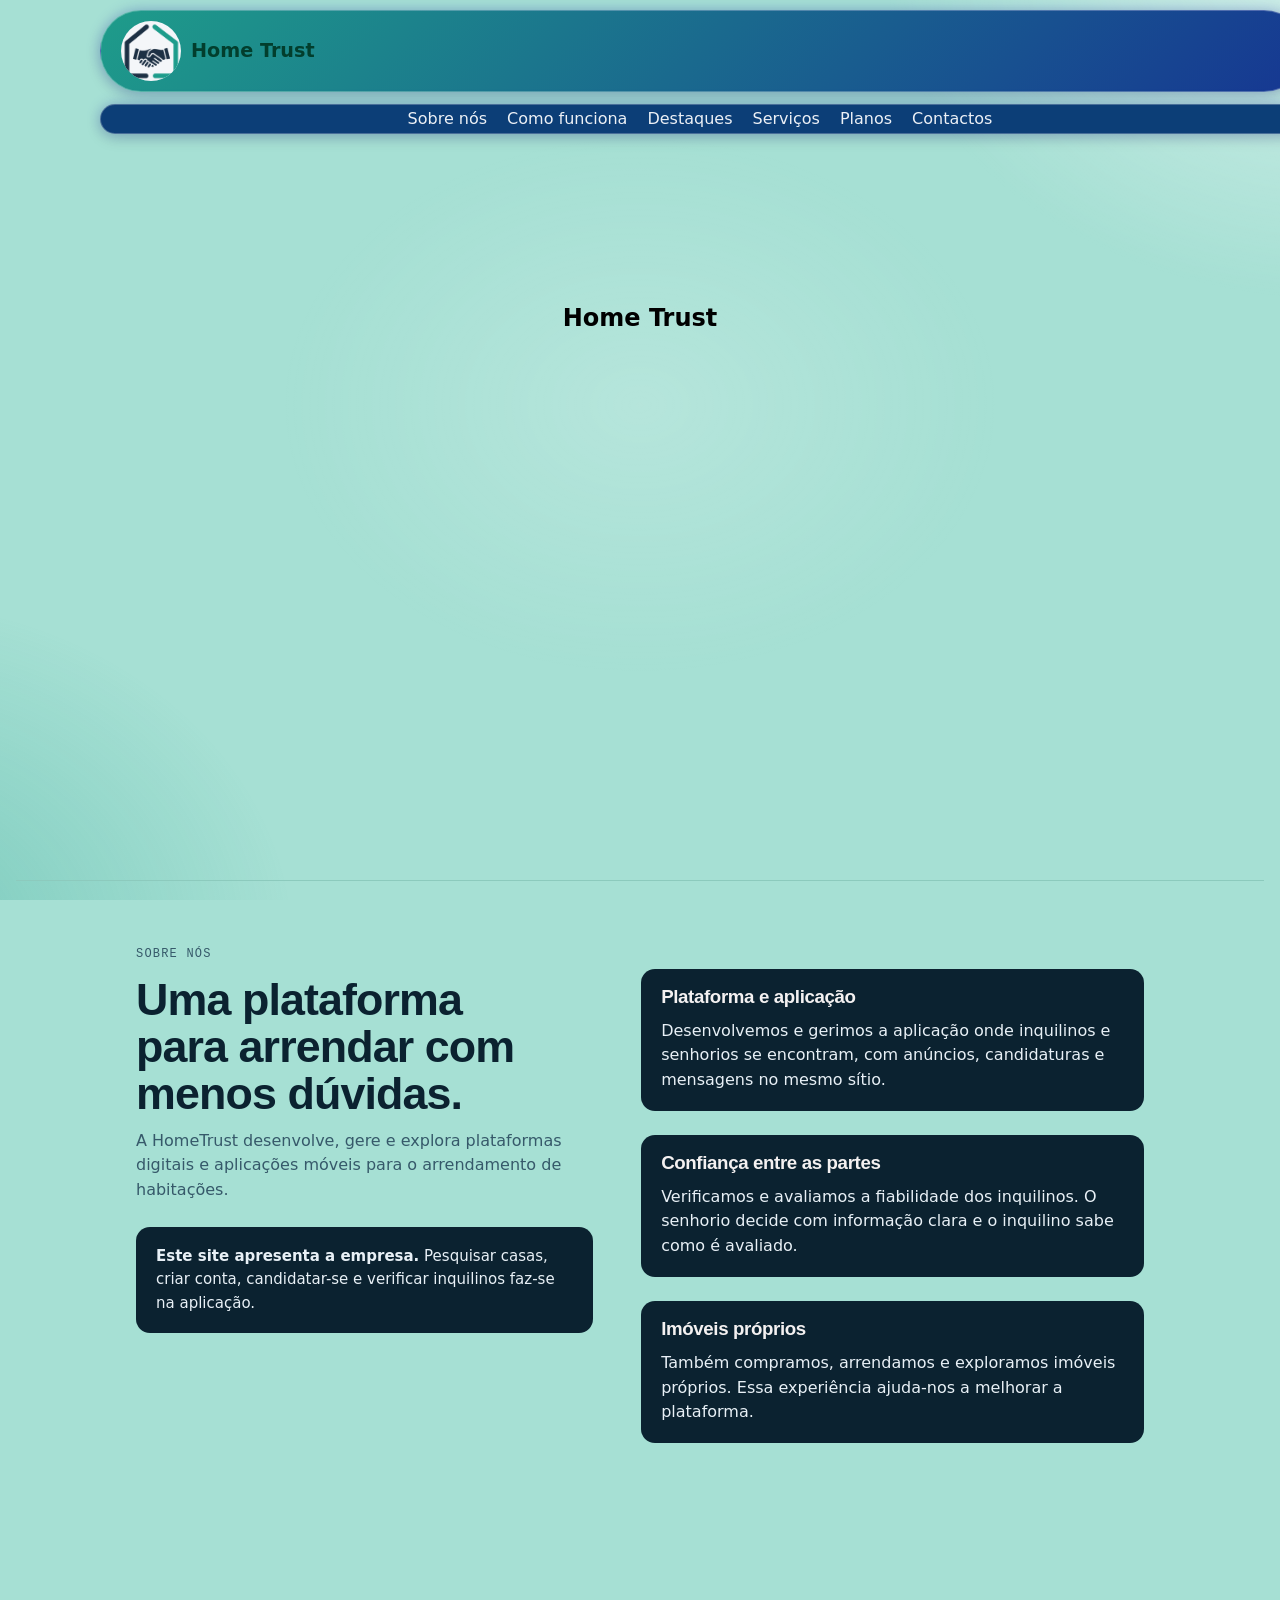
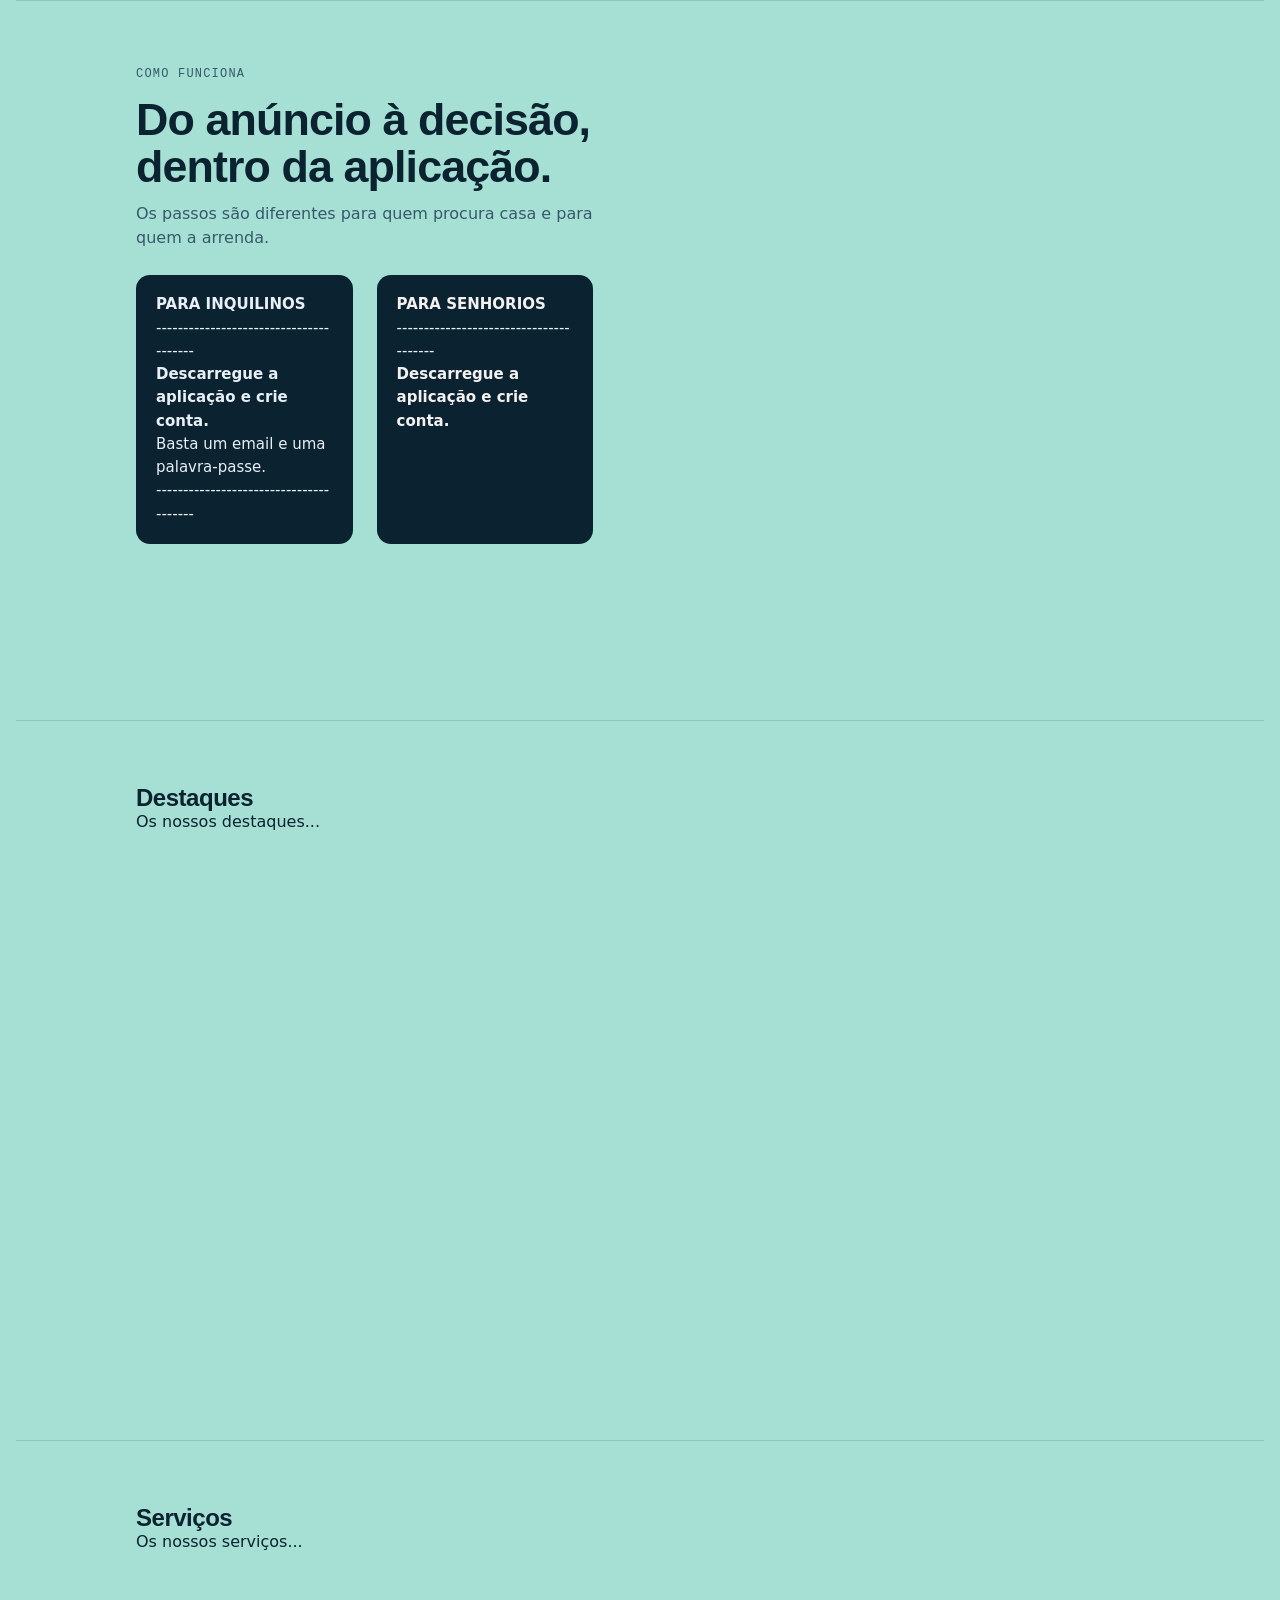
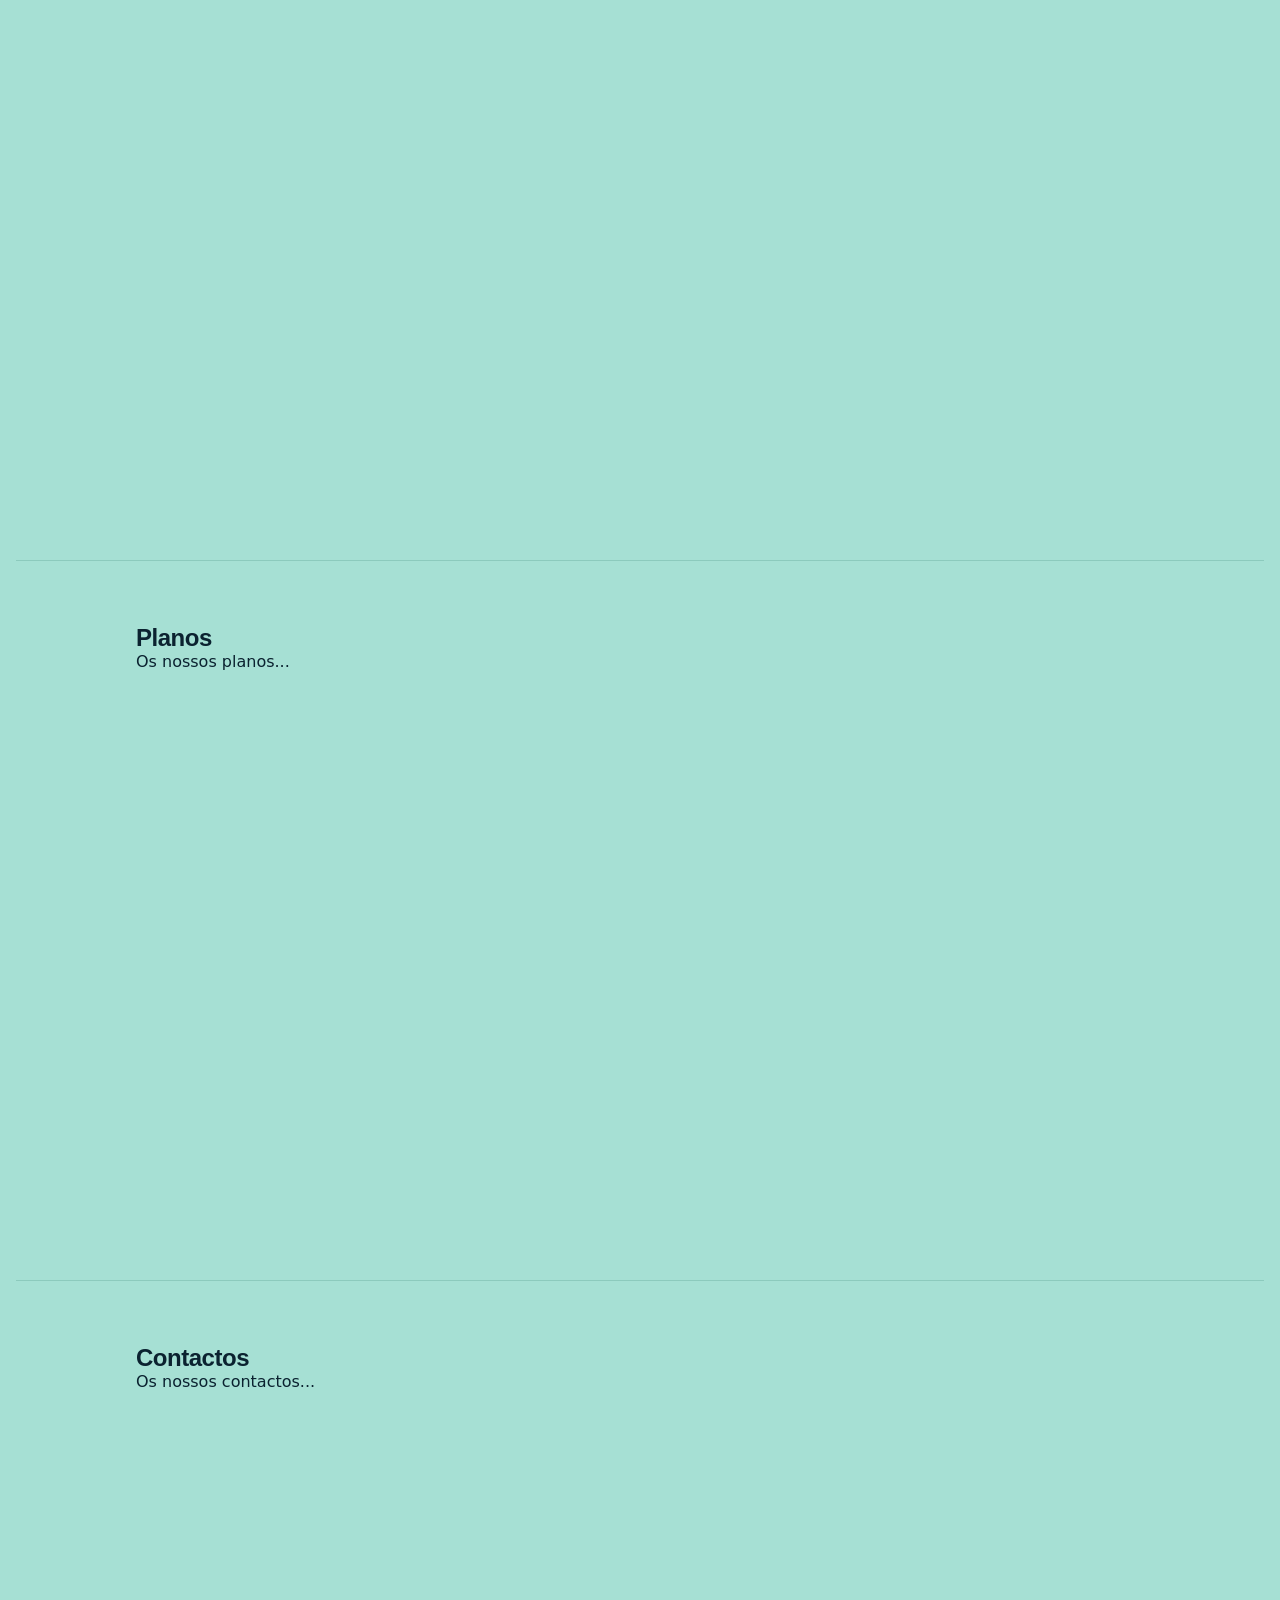
==== index.html @ 2bfcab1d "Organização do código." ====
<!DOCTYPE html>
<html lang="pt">

<head>
    <meta charset="UTF-8">
    <meta name="viewport" content="width=device-width, initial-scale=1.0">

    <title>Home Trust</title>

    <link rel="stylesheet" href="style.css">
</head>

<body>

    <!-- =====================================
         1. HEADER E MENU DE NAVEGAÇÃO
    ====================================== -->

    <header>

        <!-- Logomarca -->

        <a href="#topo" class="bolha logo-bolha">

            <img
                src="Logotipo%20-%20HomeTrust%20-%20Sem%20fundo.png"
                alt="Logo Home Trust"
                class="logo-img"
            >

            <span>Home Trust</span>

        </a>


        <!-- Menu -->

        <nav class="bolha menu-bolha">

            <a href="#sobre">Sobre nós</a>

            <a href="#como-funciona">Como funciona</a>

            <a href="#destaques">Destaques</a>

            <a href="#servicos">Serviços</a>

            <a href="#planos">Planos</a>

            <a href="#contactos">Contactos</a>

        </nav>

    </header>


    <!-- =====================================
         2. CONTEÚDO PRINCIPAL
    ====================================== -->

    <main>


        <!-- =================================
             2.1. INÍCIO
        ================================== -->

        <section id="topo">

            <h1>Home Trust</h1>

        </section>



        <!-- =================================
             2.2. SOBRE NÓS
        ================================== -->

        <section class="block" id="sobre">

            <div class="about">


                <!-- Apresentação da empresa -->

                <div>

                    <div class="head">

                        <p class="eyebrow">Sobre nós</p>

                        <h2>
                            Uma plataforma para arrendar com menos dúvidas.
                        </h2>

                        <p>
                            A HomeTrust desenvolve, gere e explora plataformas
                            digitais e aplicações móveis para o arrendamento
                            de habitações.
                        </p>

                    </div>


                    <p class="callout">

                        <b>Este site apresenta a empresa.</b>

                        Pesquisar casas, criar conta, candidatar-se e verificar
                        inquilinos faz-se na aplicação.

                    </p>

                </div>


                <!-- Informações sobre a empresa -->

                <div class="facts">


                    <article>

                        <h3>Plataforma e aplicação</h3>

                        <p>
                            Desenvolvemos e gerimos a aplicação onde
                            inquilinos e senhorios se encontram, com anúncios,
                            candidaturas e mensagens no mesmo sítio.
                        </p>

                    </article>


                    <article>

                        <h3>Confiança entre as partes</h3>

                        <p>
                            Verificamos e avaliamos a fiabilidade dos
                            inquilinos. O senhorio decide com informação
                            clara e o inquilino sabe como é avaliado.
                        </p>

                    </article>


                    <article>

                        <h3>Imóveis próprios</h3>

                        <p>
                            Também compramos, arrendamos e exploramos
                            imóveis próprios. Essa experiência ajuda-nos
                            a melhorar a plataforma.
                        </p>

                    </article>


                </div>

            </div>

        </section>



        <!-- =================================
             2.3. COMO FUNCIONA
        ================================== -->

        <section class="block" id="como-funciona">

            <div class="about">


                <!-- Introdução -->

                <div>

                    <div class="head">

                        <p class="eyebrow">Como funciona</p>

                        <h2>
                            Do anúncio à decisão, dentro da aplicação.
                        </h2>

                        <p>
                            Os passos são diferentes para quem procura
                            casa e para quem a arrenda.
                        </p>

                    </div>


                    <!-- Caixas de informação -->

                    <div class="callouts">


                        <!-- Para inquilinos -->

                        <div class="callout-inquilinos">

                            <b>PARA INQUILINOS</b>

                            <p>---------------------------------------</p>

                            <b>
                                Descarregue a aplicação e crie conta.
                            </b>

                            <p>
                                Basta um email e uma palavra-passe.
                            </p>

                            <p>---------------------------------------</p>

                        </div>


                        <!-- Para senhorios -->

                        <div class="callout2">

                            <b>PARA SENHORIOS</b>

                            <p>---------------------------------------</p>

                            <b>
                                Descarregue a aplicação e crie conta.
                            </b>

                        </div>


                    </div>

                </div>

            </div>

        </section>



        <!-- =================================
             2.4. DESTAQUES
        ================================== -->

        <section class="block" id="destaques">

            <h2>Destaques</h2>

            <p>Os nossos destaques...</p>

        </section>



        <!-- =================================
             2.5. SERVIÇOS
        ================================== -->

        <section class="block" id="servicos">

            <h2>Serviços</h2>

            <p>Os nossos serviços...</p>

        </section>



        <!-- =================================
             2.6. PLANOS
        ================================== -->

        <section class="block" id="planos">

            <h2>Planos</h2>

            <p>Os nossos planos...</p>

        </section>



        <!-- =================================
             2.7. CONTACTOS
        ================================== -->

        <section class="block" id="contactos">

            <h2>Contactos</h2>

            <p>Os nossos contactos...</p>

        </section>


    </main>

</body>

</html>
---- style.css ----
/* =========================================
   1. VARIÁVEIS GLOBAIS
========================================= */

:root {
    --bg: #A6E0D4;
    --fg: #0B2230;
    --muted: #36596A;
    --line: #8CCABD;
    --strong: #5E8F96;

    --font-display: "Bricolage Grotesque", "Arial Narrow", Arial, sans-serif;
    --font-body: "Figtree", system-ui, -apple-system, "Segoe UI", sans-serif;
    --font-mono: "IBM Plex Mono", ui-monospace, Menlo, Consolas, monospace;
}


/* =========================================
   2. RESET E CONFIGURAÇÕES GERAIS
========================================= */

* {
    box-sizing: border-box;
}

html {
    scroll-behavior: smooth;
}

body {
    margin: 0;
    padding-inline: 16px;

    background-color: var(--bg);
    color: var(--fg);

    font-family: var(--font-body);
    font-size: 16px;
    line-height: 1.55;
}

p {
    margin: 0;
}

h1 {
    color: rgb(0, 0, 0);
    text-align: center;
}

h2, h3 {
    font-family: var(--font-display);
    line-height: 1.05;
    letter-spacing: -0.02em;
    text-wrap: balance;
    margin: 0;
}


/* =========================================
   3. FUNDO E EFEITOS VISUAIS
========================================= */

/* Brilhos suaves no fundo */

body::before {
    content: "";
    position: fixed;
    inset: 0;
    z-index: -1;
    pointer-events: none;

    background:
        radial-gradient(
            60vmax 45vmax at 105% -5%,
            rgba(255,255,255,0.50),
            transparent 60%
        ),
        radial-gradient(
            55vmax 45vmax at -10% 105%,
            rgba(30,156,138,0.32),
            transparent 60%
        ),
        radial-gradient(
            40vmax 30vmax at 50% 45%,
            rgba(255,255,255,0.18),
            transparent 70%
        );
}

/* Fundo com imagem fixa */

.parado {
    background-image:
        linear-gradient(
            rgba(255, 255, 255, 0.06) 1px,
            transparent 1px
        ),
        linear-gradient(
            90deg,
            rgba(255, 255, 255, 0.06) 1px,
            transparent 1px
        ),
        url("fundo.jpg");

    background-attachment: fixed;
    background-size: cover;
    background-position: center;
    background-repeat: no-repeat;

    min-height: 100vh;
}


/* =========================================
   4. HEADER FIXO
========================================= */

header {
    position: fixed;
    top: 0;
    left: 0;
    right: 0;

    display: flex;
    flex-direction: column;
    align-items: flex-start;
    gap: 12px;

    padding: 10px 100px;

    z-index: 100;
}


/* =========================================
   5. BOLHAS DO HEADER
========================================= */

/* Estilo geral das bolhas */

.bolha {
    background: linear-gradient(
        135deg,
        #1E9C8A,
        #163792
    );

    backdrop-filter: blur(12px);
    -webkit-backdrop-filter: blur(12px);

    border: 1px solid rgba(255, 255, 255, 0.25);
    border-radius: 50px;

    padding: 10px 20px;

    box-shadow:
        0 4px 15px rgba(0, 0, 0, 0.15),
        0 0 15px rgba(15, 0, 220, 0.2);

    transition: all 0.3s ease;
}


/* Bolha da logomarca */

.logo-bolha {
    display: flex;
    align-items: center;
    gap: 10px;

    width: 1205px;

    text-decoration: none;
    color: rgb(2, 62, 45);

    font-weight: bold;
    font-size: 1.2rem;
}


/* Imagem da logomarca */

.logo-img {
    width: 60px;
    height: 60px;

    border-radius: 50%;
    object-fit: cover;

    flex-shrink: 0;

    background-color: #f4f6f9;

    display: flex;
    justify-content: center;
    align-items: center;

    box-sizing: border-box;
}


/* Bolha do menu */

.menu-bolha {
    display: flex;
    align-items: center;
    justify-content: center;
    gap: 20px;

    background: rgb(12, 62, 119);

    height: 30px;
    width: 1200px;

    padding: 1.5px 50px;
}


/* Links do menu */

.menu-bolha a {
    text-decoration: none;
    color: rgb(236, 240, 246);

    font-weight: 500;

    transition: color 0.2s;
}

.menu-bolha a:hover {
    color: rgb(11, 179, 131);
}


/* =========================================
   6. CONTEÚDO PRINCIPAL
========================================= */

main {
    padding-top: 160px;
}

section {
    min-height: 80vh;
    padding: 120px;

    scroll-margin-top: 150px;
}


/* =========================================
   7. SECÇÕES E ELEMENTOS GERAIS
========================================= */

section.block {
    padding-block: 64px;

    border-top: 1px solid var(--line);

    scroll-margin-top: 150px;
}

.wrap {
    max-width: 1120px;
    margin-inline: auto;
}

.eyebrow {
    font-family: var(--font-mono);
    font-size: 12px;
    letter-spacing: 0.1em;
    text-transform: uppercase;

    color: var(--muted);
}


/* Cabeçalho das secções */

.head {
    display: grid;
    gap: 12px;

    max-width: 62ch;
}

.head h2 {
    font-size: clamp(1.8rem, 4vw, 2.8rem);
    font-weight: 800;
}

.head p {
    color: var(--muted);
}


/* =========================================
   8. SECÇÃO SOBRE NÓS
========================================= */

.about {
    display: grid;

    grid-template-columns:
        minmax(0, 1fr)
        minmax(0, 1.1fr);

    gap: 48px;
    align-items: start;
}

.about > * {
    min-width: 0;
}


/* Caixas de informação */

.callout {
    margin-top: 24px;

    background: #0B2230;
    color: #E8F0F6;

    border-radius: 14px;

    padding: 18px 20px;

    font-size: 15px;

    flex: 1;
}


/* Artigos de informação */

.facts article {
    margin-top: 24px;

    background: #0B2230;
    color: #E8F0F6;

    border-radius: 14px;

    padding: 18px 20px;
}

.facts article h3 {
    color: #f4f1f1;
    margin-bottom: 12px;
}


/* =========================================
   9. SECÇÃO COMO FUNCIONA
========================================= */

/* Área que contém as duas caixas */

.callouts {
    display: flex;
    gap: 24px;

    align-items: stretch;
    flex-wrap: wrap;

    margin-top: 24px;
}


/* Caixa dos inquilinos */

.callouts .callout-inquilinos {
    background: #0B2230;
    color: #E8F0F6;

    border-radius: 14px;

    padding: 18px 20px;

    font-size: 15px;

    flex: 1;
}


/* Caixa dos senhorios */

.callout2 {
    background: #0B2230;
    color: #E8F0F6;

    border-radius: 14px;

    padding: 18px 20px;

    font-size: 15px;

    flex: 1;
}

.callout2 b {
    color: #f4f1f1;
}


/* =========================================
   10. ELEMENTOS ADICIONAIS
========================================= */

.como-funciona {
    color: rgb(7, 31, 67);
    font-weight: 500;

    transition: color 0.2s;
}


/* =========================================
   11. RESPONSIVIDADE
========================================= */

@media (max-width: 820px) {

    /* Sobre nós passa a uma coluna */

    .about {
        grid-template-columns: 1fr;
        gap: 28px;
    }

    /* Header adaptado ao telemóvel */

    header {
        padding: 10px 16px;
    }

    .logo-bolha,
    .menu-bolha {
        width: 100%;
    }

    .menu-bolha {
        height: auto;
        padding: 12px;
        flex-wrap: wrap;
        gap: 12px;
    }

    /* Conteúdo adaptado */

    section {
        padding: 50px 16px;
    }

    main {
        padding-top: 150px;
    }

    .callouts {
        flex-direction: column;
    }
}
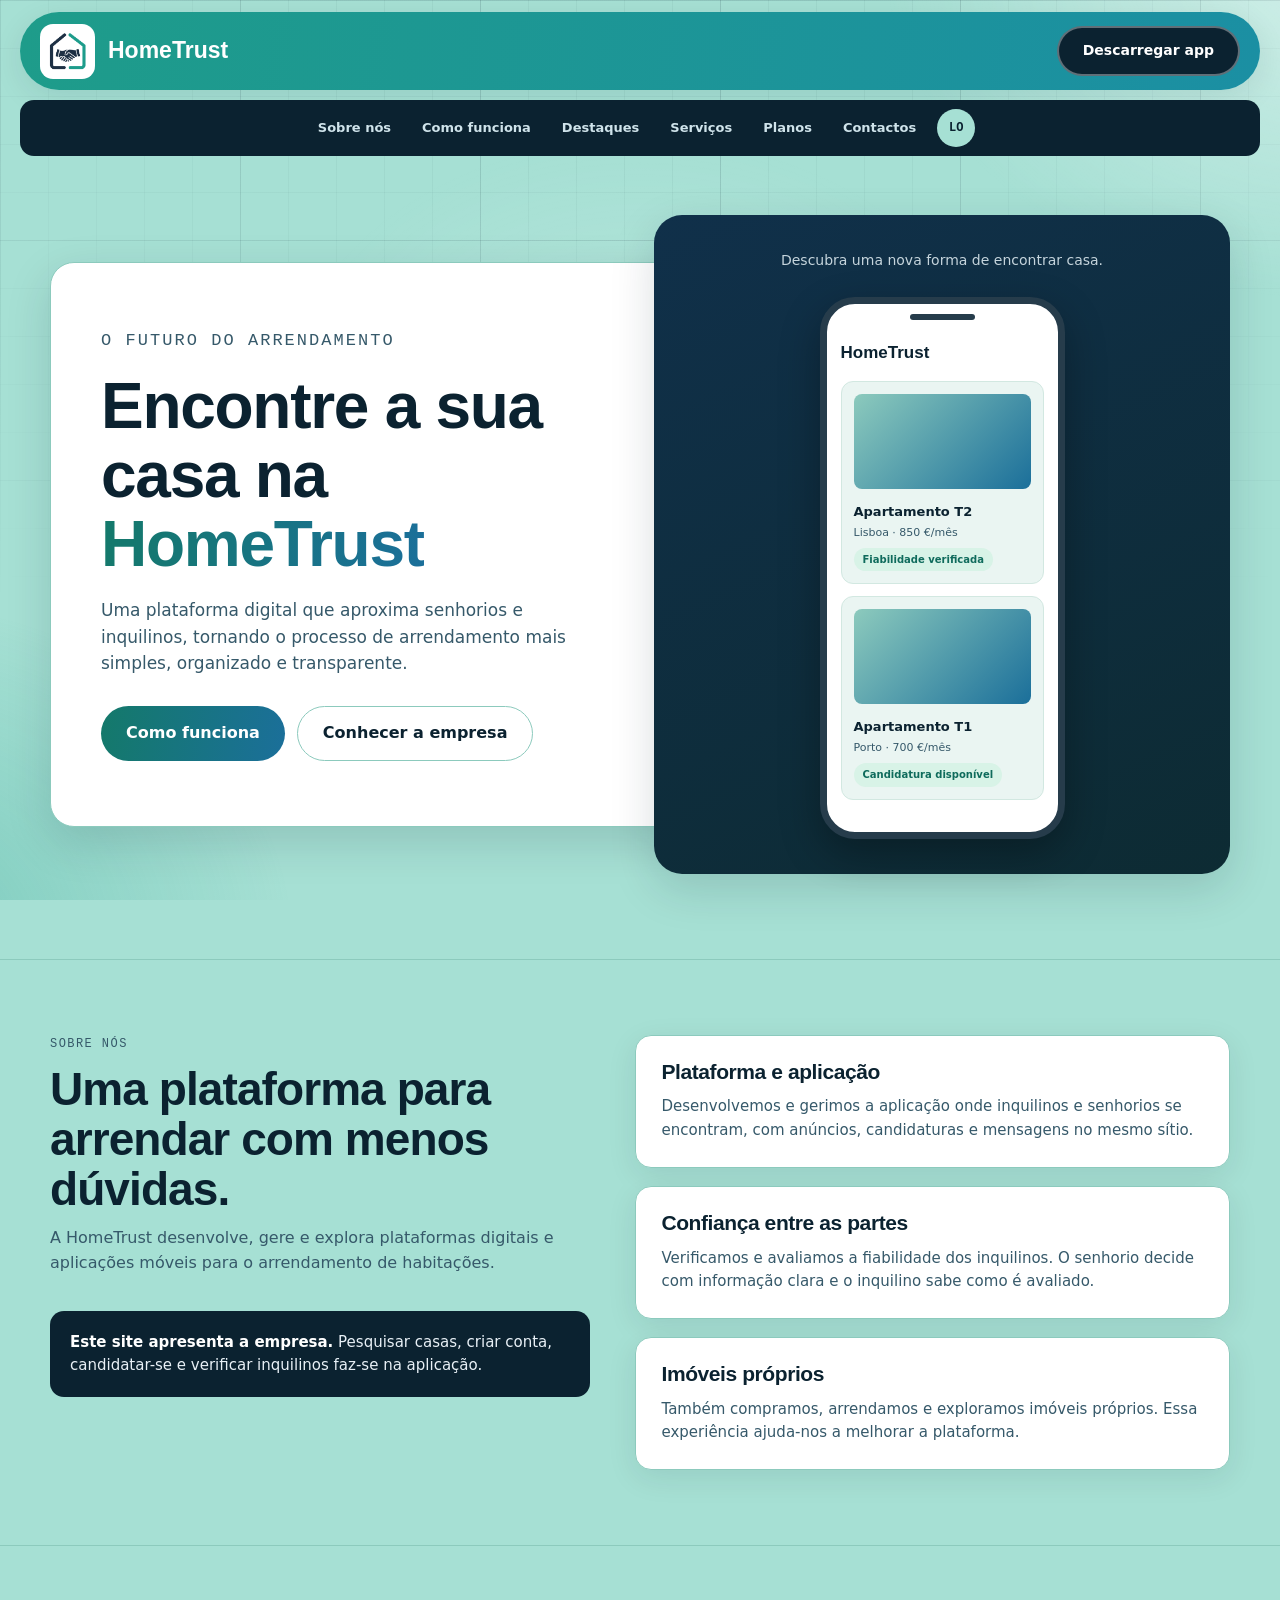
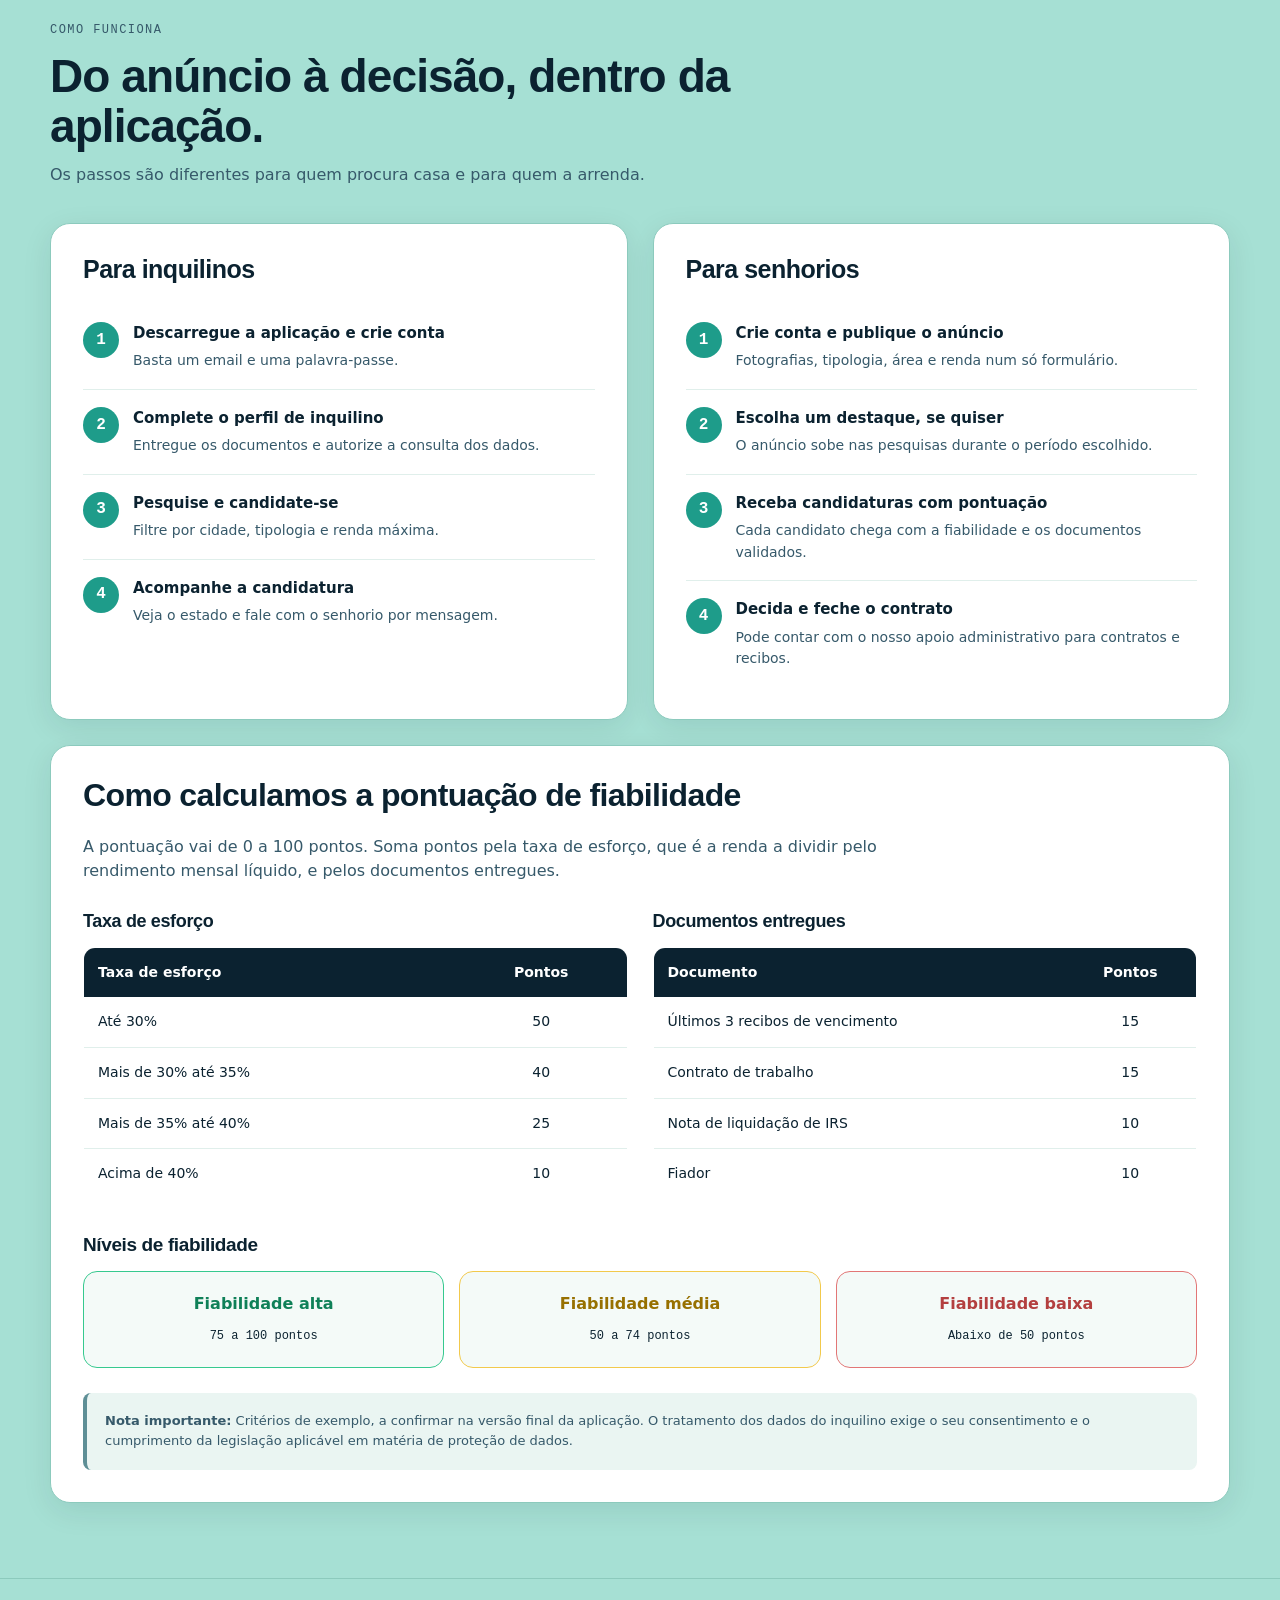
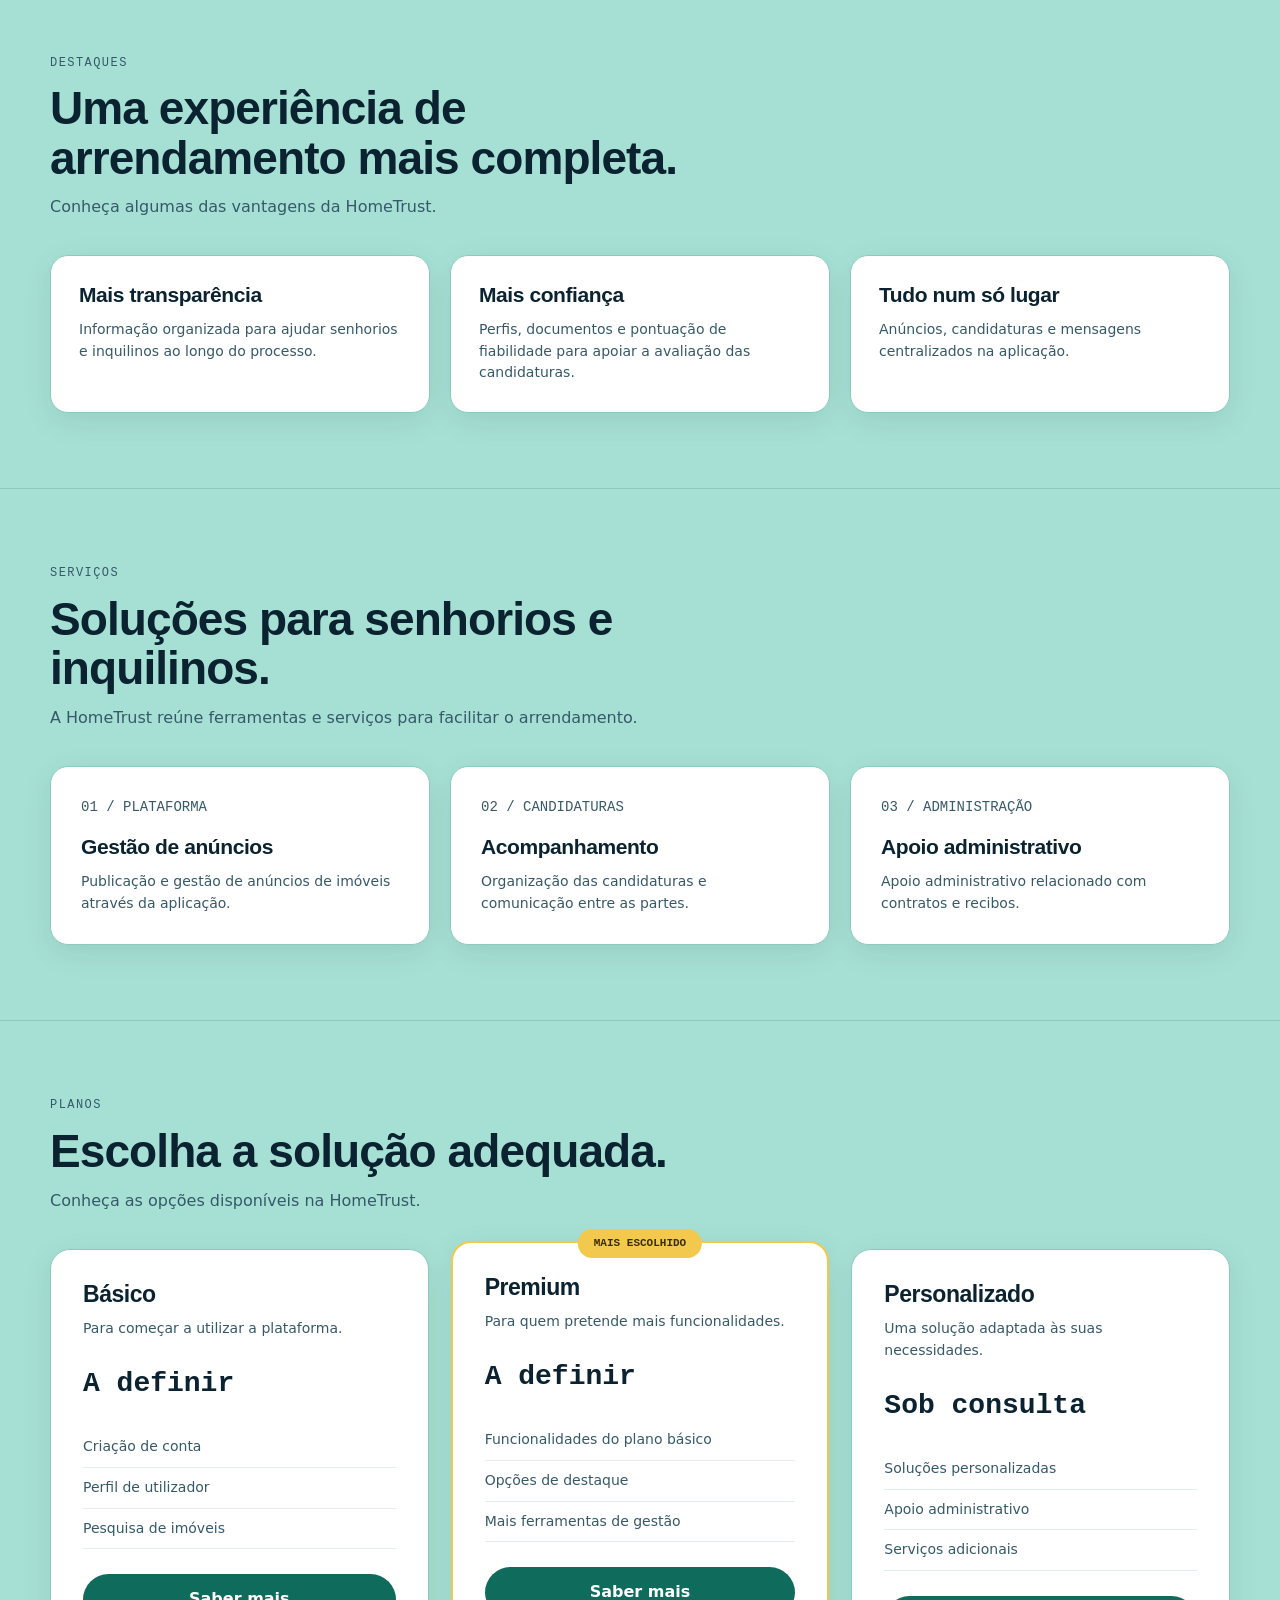
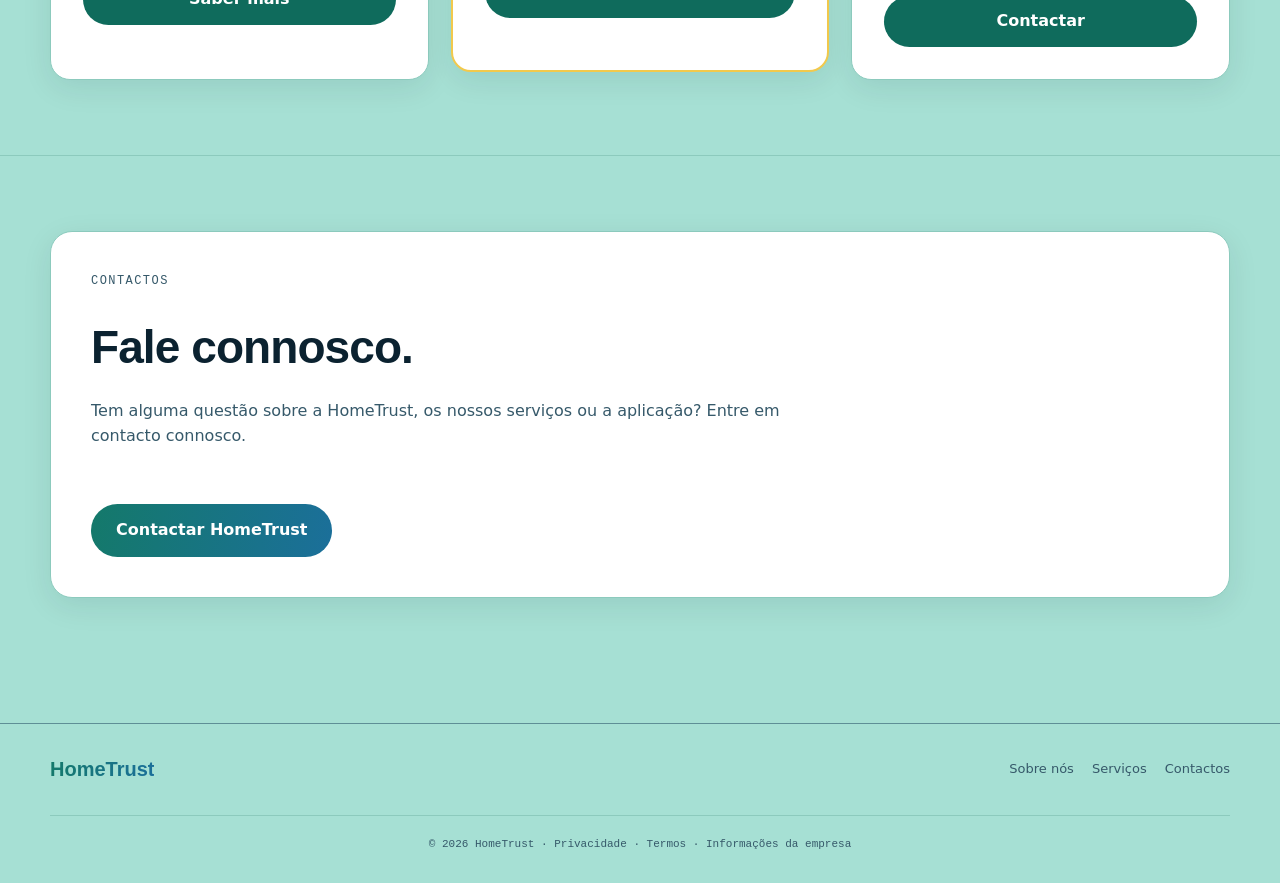
==== commit 1c02ec05: "Informações todas" ====
--- a/index.html
+++ b/index.html
@@ -3,307 +3,1111 @@
 <html lang="pt">
 
 <head>
+
     <meta charset="UTF-8">
-    <meta name="viewport" content="width=device-width, initial-scale=1.0">
-
-    <title>Home Trust</title>
+
+    <meta name="viewport"
+          content="width=device-width, initial-scale=1.0">
+
+    <meta name="description"
+          content="HomeTrust - Uma plataforma para arrendar com menos dúvidas.">
+
+    <title>HomeTrust | Arrendamento com confiança</title>
 
     <link rel="stylesheet" href="style.css">
+
 </head>
 
+
 <body>
 
-    <!-- =====================================
-         1. HEADER E MENU DE NAVEGAÇÃO
-    ====================================== -->
-
-    <header>
-
-        <!-- Logomarca -->
-
-        <a href="#topo" class="bolha logo-bolha">
-
-            <img
-                src="Logotipo%20-%20HomeTrust%20-%20Sem%20fundo.png"
-                alt="Logo Home Trust"
-                class="logo-img"
-            >
-
-            <span>Home Trust</span>
-
-        </a>
-
-
-        <!-- Menu -->
-
-        <nav class="bolha menu-bolha">
-
-            <a href="#sobre">Sobre nós</a>
-
-            <a href="#como-funciona">Como funciona</a>
-
-            <a href="#destaques">Destaques</a>
-
-            <a href="#servicos">Serviços</a>
-
-            <a href="#planos">Planos</a>
-
-            <a href="#contactos">Contactos</a>
+
+<!-- =================================================
+     1. HEADER
+================================================== -->
+
+<header>
+
+    <div class="header-inner">
+
+
+        <!-- PRIMEIRA BARRA -->
+
+        <div class="top-bar">
+
+            <a href="#topo" class="logo-bolha">
+
+                <img
+                    src="Logotipo%20-%20HomeTrust%20-%20Sem%20fundo.png"
+                    alt="Logótipo HomeTrust"
+                    class="logo-img"
+                >
+
+                <span>HomeTrust</span>
+
+            </a>
+
+
+            <a href="#contactos" class="download-btn">
+                Descarregar app
+            </a>
+
+        </div>
+
+
+        <!-- SEGUNDA BARRA -->
+
+        <nav class="nav-bar">
+
+            <div class="nav-links">
+
+                <a href="#sobre">Sobre nós</a>
+
+                <a href="#como-funciona">Como funciona</a>
+
+                <a href="#destaques">Destaques</a>
+
+                <a href="#servicos">Serviços</a>
+
+                <a href="#planos">Planos</a>
+
+                <a href="#contactos">Contactos</a>
+
+            </div>
+
+
+            <a href="#contactos"
+               class="user-circle"
+               aria-label="Área de utilizador">
+
+                LO
+
+            </a>
 
         </nav>
 
-    </header>
-
-
-    <!-- =====================================
-         2. CONTEÚDO PRINCIPAL
-    ====================================== -->
-
-    <main>
-
-
-        <!-- =================================
-             2.1. INÍCIO
-        ================================== -->
-
-        <section id="topo">
-
-            <h1>Home Trust</h1>
-
-        </section>
-
-
-
-        <!-- =================================
-             2.2. SOBRE NÓS
-        ================================== -->
-
-        <section class="block" id="sobre">
-
-            <div class="about">
-
-
-                <!-- Apresentação da empresa -->
-
-                <div>
-
-                    <div class="head">
-
-                        <p class="eyebrow">Sobre nós</p>
-
-                        <h2>
-                            Uma plataforma para arrendar com menos dúvidas.
-                        </h2>
-
-                        <p>
-                            A HomeTrust desenvolve, gere e explora plataformas
-                            digitais e aplicações móveis para o arrendamento
-                            de habitações.
-                        </p>
-
-                    </div>
-
-
-                    <p class="callout">
-
-                        <b>Este site apresenta a empresa.</b>
-
-                        Pesquisar casas, criar conta, candidatar-se e verificar
-                        inquilinos faz-se na aplicação.
-
+    </div>
+
+</header>
+
+
+
+<!-- =================================================
+     2. CONTEÚDO PRINCIPAL
+================================================== -->
+
+<main>
+
+
+<!-- =================================================
+     3. INÍCIO
+================================================== -->
+
+<section id="topo" class="hero container">
+
+
+    <!-- CARTÃO BRANCO -->
+
+    <div class="hero-content">
+
+        <p class="eyebrow">
+            O futuro do arrendamento
+        </p>
+
+
+        <h1>
+            Encontre a sua casa na
+            <span class="brand-text">HomeTrust</span>
+        </h1>
+
+
+        <p>
+            Uma plataforma digital que aproxima senhorios
+            e inquilinos, tornando o processo de arrendamento
+            mais simples, organizado e transparente.
+        </p>
+
+
+        <div class="hero-actions">
+
+            <a href="#como-funciona" class="btn-primary">
+                Como funciona
+            </a>
+
+            <a href="#sobre" class="btn-secondary">
+                Conhecer a empresa
+            </a>
+
+        </div>
+
+    </div>
+
+
+
+    <!-- PAINEL ESCURO -->
+
+    <div class="hero-panel">
+
+        <p>
+            Descubra uma nova forma de encontrar casa.
+        </p>
+
+
+        <!-- SIMULAÇÃO DE TELEMÓVEL -->
+
+        <div class="phone">
+
+            <div class="phone-notch"></div>
+
+
+            <div class="phone-header">
+                HomeTrust
+            </div>
+
+
+            <div class="phone-property">
+
+                <div class="phone-image"></div>
+
+                <b>Apartamento T2</b>
+
+                <p>Lisboa · 850 €/mês</p>
+
+                <span class="phone-score">
+                    Fiabilidade verificada
+                </span>
+
+            </div>
+
+
+            <div class="phone-property">
+
+                <div class="phone-image"></div>
+
+                <b>Apartamento T1</b>
+
+                <p>Porto · 700 €/mês</p>
+
+                <span class="phone-score">
+                    Candidatura disponível
+                </span>
+
+            </div>
+
+        </div>
+
+    </div>
+
+</section>
+
+
+
+<!-- =================================================
+     4. SOBRE NÓS
+================================================== -->
+
+<section class="block" id="sobre">
+
+    <div class="container">
+
+        <div class="about">
+
+
+            <!-- APRESENTAÇÃO -->
+
+            <div>
+
+                <div class="section-head">
+
+                    <p class="eyebrow">Sobre nós</p>
+
+                    <h2>
+                        Uma plataforma para arrendar com menos dúvidas.
+                    </h2>
+
+                    <p>
+                        A HomeTrust desenvolve, gere e explora
+                        plataformas digitais e aplicações móveis
+                        para o arrendamento de habitações.
                     </p>
 
                 </div>
 
 
-                <!-- Informações sobre a empresa -->
-
-                <div class="facts">
-
-
-                    <article>
-
-                        <h3>Plataforma e aplicação</h3>
-
-                        <p>
-                            Desenvolvemos e gerimos a aplicação onde
-                            inquilinos e senhorios se encontram, com anúncios,
-                            candidaturas e mensagens no mesmo sítio.
-                        </p>
-
-                    </article>
-
-
-                    <article>
-
-                        <h3>Confiança entre as partes</h3>
-
-                        <p>
-                            Verificamos e avaliamos a fiabilidade dos
-                            inquilinos. O senhorio decide com informação
-                            clara e o inquilino sabe como é avaliado.
-                        </p>
-
-                    </article>
-
-
-                    <article>
-
-                        <h3>Imóveis próprios</h3>
-
-                        <p>
-                            Também compramos, arrendamos e exploramos
-                            imóveis próprios. Essa experiência ajuda-nos
-                            a melhorar a plataforma.
-                        </p>
-
-                    </article>
-
+                <div class="callout">
+
+                    <b>Este site apresenta a empresa.</b>
+
+                    Pesquisar casas, criar conta, candidatar-se
+                    e verificar inquilinos faz-se na aplicação.
 
                 </div>
 
             </div>
 
-        </section>
-
-
-
-        <!-- =================================
-             2.3. COMO FUNCIONA
-        ================================== -->
-
-        <section class="block" id="como-funciona">
-
-            <div class="about">
-
-
-                <!-- Introdução -->
-
-                <div>
-
-                    <div class="head">
-
-                        <p class="eyebrow">Como funciona</p>
-
-                        <h2>
-                            Do anúncio à decisão, dentro da aplicação.
-                        </h2>
-
-                        <p>
-                            Os passos são diferentes para quem procura
-                            casa e para quem a arrenda.
-                        </p>
-
-                    </div>
-
-
-                    <!-- Caixas de informação -->
-
-                    <div class="callouts">
-
-
-                        <!-- Para inquilinos -->
-
-                        <div class="callout-inquilinos">
-
-                            <b>PARA INQUILINOS</b>
-
-                            <p>---------------------------------------</p>
+
+
+            <!-- INFORMAÇÕES -->
+
+            <div class="facts">
+
+
+                <article>
+
+                    <h3>Plataforma e aplicação</h3>
+
+                    <p>
+                        Desenvolvemos e gerimos a aplicação onde
+                        inquilinos e senhorios se encontram, com
+                        anúncios, candidaturas e mensagens no
+                        mesmo sítio.
+                    </p>
+
+                </article>
+
+
+                <article>
+
+                    <h3>Confiança entre as partes</h3>
+
+                    <p>
+                        Verificamos e avaliamos a fiabilidade
+                        dos inquilinos. O senhorio decide com
+                        informação clara e o inquilino sabe
+                        como é avaliado.
+                    </p>
+
+                </article>
+
+
+                <article>
+
+                    <h3>Imóveis próprios</h3>
+
+                    <p>
+                        Também compramos, arrendamos e exploramos
+                        imóveis próprios. Essa experiência
+                        ajuda-nos a melhorar a plataforma.
+                    </p>
+
+                </article>
+
+
+            </div>
+
+        </div>
+
+    </div>
+
+</section>
+
+
+
+<!-- =================================================
+     5. COMO FUNCIONA
+================================================== -->
+
+<section class="block" id="como-funciona">
+
+    <div class="container">
+
+
+        <div class="section-head">
+
+            <p class="eyebrow">Como funciona</p>
+
+            <h2>
+                Do anúncio à decisão, dentro da aplicação.
+            </h2>
+
+            <p>
+                Os passos são diferentes para quem procura
+                casa e para quem a arrenda.
+            </p>
+
+        </div>
+
+
+
+        <div class="how-grid">
+
+
+            <!-- ---------------------------------
+                 5.1 INQUILINOS
+            ---------------------------------- -->
+
+            <div class="how-card">
+
+                <h3>Para inquilinos</h3>
+
+                <ol class="steps">
+
+
+                    <li>
+
+                        <span class="step-number">1</span>
+
+                        <div class="step-content">
 
                             <b>
-                                Descarregue a aplicação e crie conta.
+                                Descarregue a aplicação e crie conta
                             </b>
 
                             <p>
                                 Basta um email e uma palavra-passe.
                             </p>
 
-                            <p>---------------------------------------</p>
-
                         </div>
 
-
-                        <!-- Para senhorios -->
-
-                        <div class="callout2">
-
-                            <b>PARA SENHORIOS</b>
-
-                            <p>---------------------------------------</p>
+                    </li>
+
+
+
+                    <li>
+
+                        <span class="step-number">2</span>
+
+                        <div class="step-content">
 
                             <b>
-                                Descarregue a aplicação e crie conta.
+                                Complete o perfil de inquilino
                             </b>
 
+                            <p>
+                                Entregue os documentos e autorize
+                                a consulta dos dados.
+                            </p>
+
                         </div>
 
+                    </li>
+
+
+
+                    <li>
+
+                        <span class="step-number">3</span>
+
+                        <div class="step-content">
+
+                            <b>
+                                Pesquise e candidate-se
+                            </b>
+
+                            <p>
+                                Filtre por cidade, tipologia
+                                e renda máxima.
+                            </p>
+
+                        </div>
+
+                    </li>
+
+
+
+                    <li>
+
+                        <span class="step-number">4</span>
+
+                        <div class="step-content">
+
+                            <b>
+                                Acompanhe a candidatura
+                            </b>
+
+                            <p>
+                                Veja o estado e fale com o senhorio
+                                por mensagem.
+                            </p>
+
+                        </div>
+
+                    </li>
+
+
+                </ol>
+
+            </div>
+
+
+
+            <!-- ---------------------------------
+                 5.2 SENHORIOS
+            ---------------------------------- -->
+
+            <div class="how-card">
+
+                <h3>Para senhorios</h3>
+
+                <ol class="steps">
+
+
+                    <li>
+
+                        <span class="step-number">1</span>
+
+                        <div class="step-content">
+
+                            <b>
+                                Crie conta e publique o anúncio
+                            </b>
+
+                            <p>
+                                Fotografias, tipologia, área
+                                e renda num só formulário.
+                            </p>
+
+                        </div>
+
+                    </li>
+
+
+
+                    <li>
+
+                        <span class="step-number">2</span>
+
+                        <div class="step-content">
+
+                            <b>
+                                Escolha um destaque, se quiser
+                            </b>
+
+                            <p>
+                                O anúncio sobe nas pesquisas
+                                durante o período escolhido.
+                            </p>
+
+                        </div>
+
+                    </li>
+
+
+
+                    <li>
+
+                        <span class="step-number">3</span>
+
+                        <div class="step-content">
+
+                            <b>
+                                Receba candidaturas com pontuação
+                            </b>
+
+                            <p>
+                                Cada candidato chega com a
+                                fiabilidade e os documentos validados.
+                            </p>
+
+                        </div>
+
+                    </li>
+
+
+
+                    <li>
+
+                        <span class="step-number">4</span>
+
+                        <div class="step-content">
+
+                            <b>
+                                Decida e feche o contrato
+                            </b>
+
+                            <p>
+                                Pode contar com o nosso apoio
+                                administrativo para contratos e recibos.
+                            </p>
+
+                        </div>
+
+                    </li>
+
+
+                </ol>
+
+            </div>
+
+
+
+            <!-- ---------------------------------
+                 5.3 PONTUAÇÃO DE FIABILIDADE
+            ---------------------------------- -->
+
+            <div class="how-card reliability-card">
+
+
+                <h3>
+                    Como calculamos a pontuação de fiabilidade
+                </h3>
+
+
+                <p class="reliability-intro">
+
+                    A pontuação vai de 0 a 100 pontos.
+                    Soma pontos pela taxa de esforço, que é a renda
+                    a dividir pelo rendimento mensal líquido,
+                    e pelos documentos entregues.
+
+                </p>
+
+
+
+                <!-- TABELAS -->
+
+                <div class="reliability-tables">
+
+
+                    <!-- TAXA DE ESFORÇO -->
+
+                    <div>
+
+                        <h4>Taxa de esforço</h4>
+
+                        <table class="reliability-table">
+
+                            <thead>
+
+                                <tr>
+                                    <th>Taxa de esforço</th>
+                                    <th>Pontos</th>
+                                </tr>
+
+                            </thead>
+
+
+                            <tbody>
+
+                                <tr>
+                                    <td>Até 30%</td>
+                                    <td>50</td>
+                                </tr>
+
+                                <tr>
+                                    <td>Mais de 30% até 35%</td>
+                                    <td>40</td>
+                                </tr>
+
+                                <tr>
+                                    <td>Mais de 35% até 40%</td>
+                                    <td>25</td>
+                                </tr>
+
+                                <tr>
+                                    <td>Acima de 40%</td>
+                                    <td>10</td>
+                                </tr>
+
+                            </tbody>
+
+                        </table>
 
                     </div>
 
+
+
+                    <!-- DOCUMENTOS -->
+
+                    <div>
+
+                        <h4>Documentos entregues</h4>
+
+                        <table class="reliability-table">
+
+                            <thead>
+
+                                <tr>
+                                    <th>Documento</th>
+                                    <th>Pontos</th>
+                                </tr>
+
+                            </thead>
+
+
+                            <tbody>
+
+                                <tr>
+                                    <td>Últimos 3 recibos de vencimento</td>
+                                    <td>15</td>
+                                </tr>
+
+                                <tr>
+                                    <td>Contrato de trabalho</td>
+                                    <td>15</td>
+                                </tr>
+
+                                <tr>
+                                    <td>Nota de liquidação de IRS</td>
+                                    <td>10</td>
+                                </tr>
+
+                                <tr>
+                                    <td>Fiador</td>
+                                    <td>10</td>
+                                </tr>
+
+                            </tbody>
+
+                        </table>
+
+                    </div>
+
+
                 </div>
 
+
+
+                <!-- CLASSIFICAÇÃO -->
+
+                <h4 class="reliability-title">
+                    Níveis de fiabilidade
+                </h4>
+
+
+                <div class="reliability-levels">
+
+
+                    <div class="level level-high">
+
+                        <b>Fiabilidade alta</b>
+
+                        <span>75 a 100 pontos</span>
+
+                    </div>
+
+
+                    <div class="level level-medium">
+
+                        <b>Fiabilidade média</b>
+
+                        <span>50 a 74 pontos</span>
+
+                    </div>
+
+
+                    <div class="level level-low">
+
+                        <b>Fiabilidade baixa</b>
+
+                        <span>Abaixo de 50 pontos</span>
+
+                    </div>
+
+
+                </div>
+
+
+
+                <!-- NOTA -->
+
+                <div class="reliability-note">
+
+                    <b>Nota importante:</b>
+
+                    Critérios de exemplo, a confirmar na versão
+                    final da aplicação. O tratamento dos dados
+                    do inquilino exige o seu consentimento e o
+                    cumprimento da legislação aplicável em
+                    matéria de proteção de dados.
+
+                </div>
+
+
             </div>
 
-        </section>
-
-
-
-        <!-- =================================
-             2.4. DESTAQUES
-        ================================== -->
-
-        <section class="block" id="destaques">
-
-            <h2>Destaques</h2>
-
-            <p>Os nossos destaques...</p>
-
-        </section>
-
-
-
-        <!-- =================================
-             2.5. SERVIÇOS
-        ================================== -->
-
-        <section class="block" id="servicos">
-
-            <h2>Serviços</h2>
-
-            <p>Os nossos serviços...</p>
-
-        </section>
-
-
-
-        <!-- =================================
-             2.6. PLANOS
-        ================================== -->
-
-        <section class="block" id="planos">
-
-            <h2>Planos</h2>
-
-            <p>Os nossos planos...</p>
-
-        </section>
-
-
-
-        <!-- =================================
-             2.7. CONTACTOS
-        ================================== -->
-
-        <section class="block" id="contactos">
-
-            <h2>Contactos</h2>
-
-            <p>Os nossos contactos...</p>
-
-        </section>
-
-
-    </main>
+
+        </div>
+
+    </div>
+
+</section>
+
+
+
+<!-- =================================================
+     6. DESTAQUES
+================================================== -->
+
+<section class="block" id="destaques">
+
+    <div class="container">
+
+
+        <div class="section-head">
+
+            <p class="eyebrow">Destaques</p>
+
+            <h2>
+                Uma experiência de arrendamento mais completa.
+            </h2>
+
+            <p>
+                Conheça algumas das vantagens da HomeTrust.
+            </p>
+
+        </div>
+
+
+
+        <div class="highlight-grid">
+
+
+            <article class="highlight-card">
+
+                <h3>Mais transparência</h3>
+
+                <p>
+                    Informação organizada para ajudar
+                    senhorios e inquilinos ao longo do processo.
+                </p>
+
+            </article>
+
+
+
+            <article class="highlight-card">
+
+                <h3>Mais confiança</h3>
+
+                <p>
+                    Perfis, documentos e pontuação de fiabilidade
+                    para apoiar a avaliação das candidaturas.
+                </p>
+
+            </article>
+
+
+
+            <article class="highlight-card">
+
+                <h3>Tudo num só lugar</h3>
+
+                <p>
+                    Anúncios, candidaturas e mensagens
+                    centralizados na aplicação.
+                </p>
+
+            </article>
+
+
+        </div>
+
+    </div>
+
+</section>
+
+
+
+<!-- =================================================
+     7. SERVIÇOS
+================================================== -->
+
+<section class="block" id="servicos">
+
+    <div class="container">
+
+
+        <div class="section-head">
+
+            <p class="eyebrow">Serviços</p>
+
+            <h2>
+                Soluções para senhorios e inquilinos.
+            </h2>
+
+            <p>
+                A HomeTrust reúne ferramentas e serviços
+                para facilitar o arrendamento.
+            </p>
+
+        </div>
+
+
+
+        <div class="service-grid">
+
+
+            <article class="service-card">
+
+                <p class="service-number">01 / PLATAFORMA</p>
+
+                <h3>Gestão de anúncios</h3>
+
+                <p>
+                    Publicação e gestão de anúncios de imóveis
+                    através da aplicação.
+                </p>
+
+            </article>
+
+
+
+            <article class="service-card">
+
+                <p class="service-number">02 / CANDIDATURAS</p>
+
+                <h3>Acompanhamento</h3>
+
+                <p>
+                    Organização das candidaturas e comunicação
+                    entre as partes.
+                </p>
+
+            </article>
+
+
+
+            <article class="service-card">
+
+                <p class="service-number">03 / ADMINISTRAÇÃO</p>
+
+                <h3>Apoio administrativo</h3>
+
+                <p>
+                    Apoio administrativo relacionado com
+                    contratos e recibos.
+                </p>
+
+            </article>
+
+
+        </div>
+
+    </div>
+
+</section>
+
+
+
+<!-- =================================================
+     8. PLANOS
+================================================== -->
+
+<section class="block" id="planos">
+
+    <div class="container">
+
+
+        <div class="section-head">
+
+            <p class="eyebrow">Planos</p>
+
+            <h2>
+                Escolha a solução adequada.
+            </h2>
+
+            <p>
+                Conheça as opções disponíveis na HomeTrust.
+            </p>
+
+        </div>
+
+
+
+        <div class="plans-grid">
+
+
+            <!-- PLANO 1 -->
+
+            <article class="plan-card">
+
+                <h3>Básico</h3>
+
+                <p>
+                    Para começar a utilizar a plataforma.
+                </p>
+
+                <div class="plan-price">
+                    A definir
+                </div>
+
+
+                <ul class="plan-features">
+
+                    <li>Criação de conta</li>
+
+                    <li>Perfil de utilizador</li>
+
+                    <li>Pesquisa de imóveis</li>
+
+                </ul>
+
+
+                <a href="#contactos" class="plan-btn">
+                    Saber mais
+                </a>
+
+            </article>
+
+
+
+            <!-- PLANO 2 -->
+
+            <article class="plan-card plan-featured">
+
+
+                <span class="plan-badge">
+                    Mais escolhido
+                </span>
+
+
+                <h3>Premium</h3>
+
+                <p>
+                    Para quem pretende mais funcionalidades.
+                </p>
+
+                <div class="plan-price">
+                    A definir
+                </div>
+
+
+                <ul class="plan-features">
+
+                    <li>Funcionalidades do plano básico</li>
+
+                    <li>Opções de destaque</li>
+
+                    <li>Mais ferramentas de gestão</li>
+
+                </ul>
+
+
+                <a href="#contactos" class="plan-btn">
+                    Saber mais
+                </a>
+
+            </article>
+
+
+
+            <!-- PLANO 3 -->
+
+            <article class="plan-card">
+
+                <h3>Personalizado</h3>
+
+                <p>
+                    Uma solução adaptada às suas necessidades.
+                </p>
+
+                <div class="plan-price">
+                    Sob consulta
+                </div>
+
+
+                <ul class="plan-features">
+
+                    <li>Soluções personalizadas</li>
+
+                    <li>Apoio administrativo</li>
+
+                    <li>Serviços adicionais</li>
+
+                </ul>
+
+
+                <a href="#contactos" class="plan-btn">
+                    Contactar
+                </a>
+
+            </article>
+
+
+        </div>
+
+    </div>
+
+</section>
+
+
+
+<!-- =================================================
+     9. CONTACTOS
+================================================== -->
+
+<section class="block" id="contactos">
+
+    <div class="container">
+
+
+        <div class="contact-card">
+
+
+            <div class="section-head">
+
+                <p class="eyebrow">Contactos</p>
+
+                <h2>
+                    Fale connosco.
+                </h2>
+
+                <p>
+                    Tem alguma questão sobre a HomeTrust,
+                    os nossos serviços ou a aplicação?
+                    Entre em contacto connosco.
+                </p>
+
+            </div>
+
+
+            <!-- Substituir pelo email verdadeiro -->
+
+            <a href="mailto:geral@homet rust.pt"
+               class="btn-primary">
+                Contactar HomeTrust
+            </a>
+
+
+        </div>
+
+    </div>
+
+</section>
+
+
+</main>
+
+
+
+<!-- =================================================
+     10. RODAPÉ
+================================================== -->
+
+<footer>
+
+    <div class="footer-inner">
+
+
+        <div class="footer-logo">
+            <span class="brand-text">HomeTrust</span>
+        </div>
+
+
+        <div class="footer-links">
+
+            <a href="#sobre">Sobre nós</a>
+
+            <a href="#servicos">Serviços</a>
+
+            <a href="#contactos">Contactos</a>
+
+        </div>
+
+
+        <div class="footer-legal">
+
+            © 2026 HomeTrust · Privacidade · Termos ·
+            Informações da empresa
+
+        </div>
+
+
+    </div>
+
+</footer>
+
 
 </body>
 
--- a/style.css
+++ b/style.css
@@ -1,24 +1,52 @@
 
-/* =========================================
-   1. VARIÁVEIS GLOBAIS
-========================================= */
+/* =====================================================
+   HOMETRUST
+===================================================== */
 
 :root {
+    /* Cores principais */
     --bg: #A6E0D4;
     --fg: #0B2230;
     --muted: #36596A;
+
+    /* Bordas */
     --line: #8CCABD;
     --strong: #5E8F96;
 
-    --font-display: "Bricolage Grotesque", "Arial Narrow", Arial, sans-serif;
-    --font-body: "Figtree", system-ui, -apple-system, "Segoe UI", sans-serif;
-    --font-mono: "IBM Plex Mono", ui-monospace, Menlo, Consolas, monospace;
-}
-
-
-/* =========================================
+    /* Cores de ação */
+    --action: #0F6B5C;
+    --action-light: #1E9C8A;
+
+    /* Outras cores */
+    --yellow: #F2C94C;
+    --yellow-text: #3A2E00;
+    --orange: #E8884A;
+
+    /* Cartões */
+    --card: #FFFFFF;
+    --dark-card: #0B2230;
+
+    /* Gradiente da marca */
+    --brand-gradient: linear-gradient(
+        100deg,
+        #14796A,
+        #1B6F9A
+    );
+
+    /* Tipografia */
+    --font-display: "Bricolage Grotesque", Arial, sans-serif;
+    --font-body: "Figtree", system-ui, sans-serif;
+    --font-mono: "IBM Plex Mono", monospace;
+
+    /* Sombras */
+    --shadow-soft: 0 8px 30px rgba(11, 34, 48, 0.09);
+    --shadow-strong: 0 15px 45px rgba(11, 34, 48, 0.15);
+}
+
+
+/* =====================================================
    2. RESET E CONFIGURAÇÕES GERAIS
-========================================= */
+===================================================== */
 
 * {
     box-sizing: border-box;
@@ -26,11 +54,14 @@
 
 html {
     scroll-behavior: smooth;
+    scroll-padding-top: 150px;
 }
 
 body {
     margin: 0;
-    padding-inline: 16px;
+    padding: 0;
+
+    overflow-x: hidden;
 
     background-color: var(--bg);
     color: var(--fg);
@@ -40,35 +71,50 @@
     line-height: 1.55;
 }
 
+img {
+    max-width: 100%;
+}
+
+a {
+    color: inherit;
+}
+
+button {
+    font: inherit;
+}
+
 p {
     margin: 0;
 }
 
-h1 {
-    color: rgb(0, 0, 0);
-    text-align: center;
-}
-
-h2, h3 {
+h1, h2, h3, h4 {
     font-family: var(--font-display);
-    line-height: 1.05;
+    color: var(--fg);
+    line-height: 1.08;
     letter-spacing: -0.02em;
-    text-wrap: balance;
     margin: 0;
 }
 
-
-/* =========================================
-   3. FUNDO E EFEITOS VISUAIS
-========================================= */
-
-/* Brilhos suaves no fundo */
+h1, h2 {
+    font-weight: 800;
+}
+
+section {
+    scroll-margin-top: 155px;
+}
+
+
+/* =====================================================
+   3. FUNDO COM BRILHOS
+===================================================== */
 
 body::before {
     content: "";
+
     position: fixed;
     inset: 0;
-    z-index: -1;
+
+    z-index: -2;
     pointer-events: none;
 
     background:
@@ -89,33 +135,106 @@
         );
 }
 
-/* Fundo com imagem fixa */
-
-.parado {
+
+/* =====================================================
+   4. GRELHA ARQUITETÓNICA FIXA
+===================================================== */
+
+body::after {
+    content: "";
+
+    position: fixed;
+    inset: 0;
+
+    z-index: -1;
+    pointer-events: none;
+
     background-image:
         linear-gradient(
-            rgba(255, 255, 255, 0.06) 1px,
+            rgba(11,34,48,0.10) 1px,
             transparent 1px
         ),
         linear-gradient(
             90deg,
-            rgba(255, 255, 255, 0.06) 1px,
+            rgba(11,34,48,0.10) 1px,
             transparent 1px
         ),
-        url("fundo.jpg");
-
-    background-attachment: fixed;
-    background-size: cover;
-    background-position: center;
-    background-repeat: no-repeat;
-
-    min-height: 100vh;
-}
-
-
-/* =========================================
-   4. HEADER FIXO
-========================================= */
+        linear-gradient(
+            rgba(11,34,48,0.045) 1px,
+            transparent 1px
+        ),
+        linear-gradient(
+            90deg,
+            rgba(11,34,48,0.045) 1px,
+            transparent 1px
+        );
+
+    background-size:
+        240px 240px,
+        240px 240px,
+        48px 48px,
+        48px 48px;
+
+    -webkit-mask-image:
+        radial-gradient(
+            120% 90% at 50% 0%,
+            #000 20%,
+            transparent 85%
+        );
+
+    mask-image:
+        radial-gradient(
+            120% 90% at 50% 0%,
+            #000 20%,
+            transparent 85%
+        );
+}
+
+
+/* =====================================================
+   5. ELEMENTOS GERAIS
+===================================================== */
+
+.container {
+    width: min(1180px, calc(100% - 40px));
+    margin-inline: auto;
+}
+
+.eyebrow {
+    font-family: var(--font-mono);
+    font-size: 12px;
+    letter-spacing: 0.12em;
+    text-transform: uppercase;
+    color: var(--muted);
+    font-weight: 500;
+}
+
+.section-head {
+    display: grid;
+    gap: 12px;
+    max-width: 700px;
+    margin-bottom: 35px;
+}
+
+.section-head h2 {
+    font-size: clamp(30px, 4vw, 46px);
+}
+
+.section-head p {
+    color: var(--muted);
+}
+
+.brand-text {
+    background: var(--brand-gradient);
+    background-clip: text;
+    -webkit-background-clip: text;
+    -webkit-text-fill-color: transparent;
+}
+
+
+/* =====================================================
+   6. HEADER FIXO
+===================================================== */
 
 header {
     position: fixed;
@@ -123,182 +242,457 @@
     left: 0;
     right: 0;
 
+    width: 100%;
+
+    z-index: 1000;
+
+    padding: 12px 20px;
+
+    display: flex;
+    justify-content: center;
+}
+
+.header-inner {
+    width: min(1280px, 100%);
+
     display: flex;
     flex-direction: column;
-    align-items: flex-start;
-    gap: 12px;
-
-    padding: 10px 100px;
-
-    z-index: 100;
-}
-
-
-/* =========================================
-   5. BOLHAS DO HEADER
-========================================= */
-
-/* Estilo geral das bolhas */
-
-.bolha {
+    gap: 10px;
+}
+
+
+/* =====================================================
+   7. PRIMEIRA BARRA - LOGÓTIPO E DOWNLOAD
+===================================================== */
+
+.top-bar {
+    min-height: 78px;
+
+    display: flex;
+    align-items: center;
+    justify-content: space-between;
+
+    padding: 10px 20px;
+
     background: linear-gradient(
-        135deg,
+        100deg,
         #1E9C8A,
-        #163792
+        #1B8FA3
     );
 
-    backdrop-filter: blur(12px);
-    -webkit-backdrop-filter: blur(12px);
-
-    border: 1px solid rgba(255, 255, 255, 0.25);
     border-radius: 50px;
 
-    padding: 10px 20px;
-
-    box-shadow:
-        0 4px 15px rgba(0, 0, 0, 0.15),
-        0 0 15px rgba(15, 0, 220, 0.2);
-
-    transition: all 0.3s ease;
-}
-
-
-/* Bolha da logomarca */
+    box-shadow: var(--shadow-soft);
+}
+
+
+/* Logótipo */
 
 .logo-bolha {
     display: flex;
     align-items: center;
-    gap: 10px;
-
-    width: 1205px;
+    gap: 13px;
 
     text-decoration: none;
-    color: rgb(2, 62, 45);
-
-    font-weight: bold;
-    font-size: 1.2rem;
-}
-
-
-/* Imagem da logomarca */
+
+    font-family: var(--font-display);
+    font-size: 23px;
+    font-weight: 800;
+
+    color: #FFFFFF;
+}
 
 .logo-img {
-    width: 60px;
-    height: 60px;
-
-    border-radius: 50%;
-    object-fit: cover;
+    width: 55px;
+    height: 55px;
+
+    object-fit: contain;
+
+    background: #FFFFFF;
+
+    padding: 5px;
+
+    border-radius: 13px;
 
     flex-shrink: 0;
-
-    background-color: #f4f6f9;
-
+}
+
+
+/* Botão descarregar */
+
+.download-btn {
+    display: inline-flex;
+    align-items: center;
+    justify-content: center;
+
+    padding: 12px 24px;
+
+    border-radius: 50px;
+
+    background: var(--fg);
+    color: #FFFFFF;
+
+    border: 2px solid rgba(255,255,255,0.35);
+
+    text-decoration: none;
+
+    font-weight: 700;
+    font-size: 14px;
+
+    transition: 0.25s ease;
+}
+
+.download-btn:hover {
+    background: #FFFFFF;
+    color: var(--fg);
+    transform: translateY(-2px);
+}
+
+
+/* =====================================================
+   8. SEGUNDA BARRA - MENU
+===================================================== */
+
+.nav-bar {
+    min-height: 56px;
+
+    display: flex;
+    align-items: center;
+    justify-content: center;
+
+    gap: 8px;
+
+    padding: 8px 18px;
+
+    background: #0B2230;
+
+    border-radius: 14px;
+}
+
+.nav-links {
     display: flex;
     justify-content: center;
     align-items: center;
-
-    box-sizing: border-box;
-}
-
-
-/* Bolha do menu */
-
-.menu-bolha {
+    flex-wrap: wrap;
+
+    gap: 5px;
+}
+
+.nav-links a {
+    text-decoration: none;
+
+    color: #CFE3EA;
+
+    padding: 9px 13px;
+
+    border-radius: 30px;
+
+    font-size: 13px;
+    font-weight: 600;
+
+    transition: 0.2s ease;
+}
+
+.nav-links a:hover {
+    background: rgba(30,156,138,0.2);
+    color: #FFFFFF;
+}
+
+/* Secção selecionada através de âncora */
+
+.nav-links a:target {
+    background: #1E9C8A;
+    color: #0B2230;
+}
+
+
+/* Perfil de utilizador */
+
+.user-circle {
+    width: 38px;
+    height: 38px;
+
+    flex-shrink: 0;
+
     display: flex;
     align-items: center;
     justify-content: center;
-    gap: 20px;
-
-    background: rgb(12, 62, 119);
-
-    height: 30px;
-    width: 1200px;
-
-    padding: 1.5px 50px;
-}
-
-
-/* Links do menu */
-
-.menu-bolha a {
+
+    background: #A6E0D4;
+    color: #0B2230;
+
+    border-radius: 50%;
+
+    font-family: var(--font-mono);
+    font-weight: 600;
+    font-size: 12px;
+
     text-decoration: none;
-    color: rgb(236, 240, 246);
-
-    font-weight: 500;
-
-    transition: color 0.2s;
-}
-
-.menu-bolha a:hover {
-    color: rgb(11, 179, 131);
-}
-
-
-/* =========================================
-   6. CONTEÚDO PRINCIPAL
-========================================= */
+}
+
+
+/* =====================================================
+   9. CONTEÚDO PRINCIPAL
+===================================================== */
 
 main {
-    padding-top: 160px;
-}
-
-section {
-    min-height: 80vh;
-    padding: 120px;
-
-    scroll-margin-top: 150px;
-}
-
-
-/* =========================================
-   7. SECÇÕES E ELEMENTOS GERAIS
-========================================= */
+    padding-top: 180px;
+}
 
 section.block {
-    padding-block: 64px;
-
+    padding-block: 75px;
     border-top: 1px solid var(--line);
-
-    scroll-margin-top: 150px;
-}
-
-.wrap {
-    max-width: 1120px;
-    margin-inline: auto;
-}
-
-.eyebrow {
-    font-family: var(--font-mono);
-    font-size: 12px;
-    letter-spacing: 0.1em;
-    text-transform: uppercase;
-
+}
+
+
+/* =====================================================
+   10. INÍCIO - HERO
+===================================================== */
+
+.hero {
+    padding-top: 35px;
+    padding-bottom: 85px;
+
+    display: grid;
+    grid-template-columns: 1.1fr 0.9fr;
+
+    align-items: center;
+
+    gap: 0;
+}
+
+
+/* Cartão branco principal */
+
+.hero-content {
+    position: relative;
+    z-index: 2;
+
+    background: #FFFFFF;
+
+    border: 1px solid var(--line);
+    border-radius: 24px;
+
+    padding: 65px 50px;
+
+    box-shadow: var(--shadow-strong);
+}
+
+.hero-content h1 {
+    font-size: clamp(38px, 5vw, 65px);
+    margin: 18px 0;
+}
+
+.hero-content > p {
     color: var(--muted);
-}
-
-
-/* Cabeçalho das secções */
-
-.head {
-    display: grid;
+    max-width: 500px;
+    font-size: 17px;
+}
+
+.hero-actions {
+    display: flex;
+    flex-wrap: wrap;
     gap: 12px;
 
-    max-width: 62ch;
-}
-
-.head h2 {
-    font-size: clamp(1.8rem, 4vw, 2.8rem);
+    margin-top: 30px;
+}
+
+
+/* Botões */
+
+.btn-primary {
+    display: inline-flex;
+    justify-content: center;
+    align-items: center;
+
+    background: var(--brand-gradient);
+    color: #FFFFFF;
+
+    border: none;
+    border-radius: 50px;
+
+    padding: 14px 25px;
+
+    font-weight: 700;
+    text-decoration: none;
+
+    transition: 0.25s ease;
+}
+
+.btn-primary:hover {
+    transform: translateY(-3px);
+    box-shadow: var(--shadow-soft);
+}
+
+.btn-secondary {
+    display: inline-flex;
+    justify-content: center;
+    align-items: center;
+
+    border: 1px solid var(--line);
+    border-radius: 50px;
+
+    padding: 14px 25px;
+
+    color: var(--fg);
+    background: #FFFFFF;
+
+    font-weight: 700;
+    text-decoration: none;
+}
+
+.btn-secondary:hover {
+    border-color: var(--action);
+    color: var(--action);
+}
+
+
+/* =====================================================
+   11. PAINEL ESCURO COM TELEMÓVEL
+===================================================== */
+
+.hero-panel {
+    position: relative;
+    z-index: 3;
+
+    margin-left: -45px;
+
+    min-height: 510px;
+
+    padding: 35px;
+
+    display: flex;
+    flex-direction: column;
+    align-items: center;
+    justify-content: center;
+
+    background: linear-gradient(
+        155deg,
+        #10304A,
+        #0D2B33
+    );
+
+    border-radius: 28px;
+
+    box-shadow: var(--shadow-strong);
+}
+
+.hero-panel > p {
+    color: #C5D4DC;
+    text-align: center;
+    margin-bottom: 25px;
+    font-size: 14px;
+}
+
+
+/* Telemóvel de demonstração */
+
+.phone {
+    width: 245px;
+    max-width: 100%;
+
+    min-height: 390px;
+
+    background: #FFFFFF;
+
+    border: 7px solid #263C4B;
+    border-radius: 35px;
+
+    padding: 20px 14px;
+
+    box-shadow: 0 15px 40px rgba(0,0,0,0.3);
+}
+
+.phone-notch {
+    width: 65px;
+    height: 6px;
+
+    background: #263C4B;
+    border-radius: 10px;
+
+    margin: -10px auto 20px;
+}
+
+.phone-header {
+    font-family: var(--font-display);
     font-weight: 800;
-}
-
-.head p {
+    font-size: 17px;
+    margin-bottom: 15px;
+}
+
+.phone-property {
+    background: #EAF5F2;
+    border: 1px solid #D2E8E1;
+    border-radius: 12px;
+
+    padding: 12px;
+    margin-bottom: 12px;
+}
+
+.phone-image {
+    height: 95px;
+
+    background: linear-gradient(
+        135deg,
+        #8CCABD,
+        #1B6F9A
+    );
+
+    border-radius: 8px;
+    margin-bottom: 10px;
+}
+
+.phone-property b {
+    font-size: 13px;
+}
+
+.phone-property p {
     color: var(--muted);
-}
-
-
-/* =========================================
-   8. SECÇÃO SOBRE NÓS
-========================================= */
+    font-size: 11px;
+}
+
+.phone-score {
+    display: inline-block;
+
+    margin-top: 7px;
+
+    background: #D8F3E7;
+    color: #0F6B5C;
+
+    padding: 4px 9px;
+
+    border-radius: 20px;
+
+    font-size: 10px;
+    font-weight: 700;
+}
+
+
+/* =====================================================
+   12. CAIXAS DE AVISO
+===================================================== */
+
+.callout {
+    margin-top: 25px;
+
+    background: #0B2230;
+    color: #E8F0F6;
+
+    padding: 20px;
+
+    border-radius: 14px;
+
+    font-size: 15px;
+}
+
+.callout b {
+    color: #FFFFFF;
+}
+
+
+/* =====================================================
+   13. SOBRE NÓS
+===================================================== */
 
 .about {
     display: grid;
@@ -307,159 +701,762 @@
         minmax(0, 1fr)
         minmax(0, 1.1fr);
 
-    gap: 48px;
+    gap: 45px;
+
     align-items: start;
 }
 
-.about > * {
+.facts {
+    display: grid;
+    gap: 18px;
+}
+
+.facts article {
+    background: #FFFFFF;
+
+    border: 1px solid var(--line);
+    border-radius: 16px;
+
+    padding: 25px;
+
+    box-shadow: var(--shadow-soft);
+}
+
+.facts article h3 {
+    font-size: 21px;
+    margin-bottom: 12px;
+}
+
+.facts article p {
+    color: var(--muted);
+    font-size: 15px;
+}
+
+
+/* =====================================================
+   14. COMO FUNCIONA - DOIS QUADRADOS
+===================================================== */
+
+.how-grid {
+    display: grid;
+
+    grid-template-columns: repeat(2, minmax(0, 1fr));
+
+    gap: 25px;
+
+    width: 100%;
+    margin-top: 35px;
+}
+
+.how-card {
     min-width: 0;
-}
-
-
-/* Caixas de informação */
-
-.callout {
-    margin-top: 24px;
-
+
+    background: #FFFFFF;
+
+    border: 1px solid var(--line);
+    border-radius: 20px;
+
+    padding: 32px;
+
+    box-shadow: var(--shadow-soft);
+}
+
+.how-card h3 {
+    font-size: 25px;
+    margin-bottom: 22px;
+}
+
+
+/* Passos */
+
+.steps {
+    list-style: none;
+    padding: 0;
+    margin: 0;
+}
+
+.steps li {
+    display: flex;
+    align-items: flex-start;
+    gap: 14px;
+
+    padding: 17px 0;
+
+    border-bottom: 1px solid #E0EFEB;
+}
+
+.steps li:last-child {
+    border-bottom: none;
+}
+
+
+/* Números */
+
+.step-number {
+    flex-shrink: 0;
+
+    width: 36px;
+    height: 36px;
+
+    display: flex;
+    align-items: center;
+    justify-content: center;
+
+    background: #1E9C8A;
+    color: #FFFFFF;
+
+    border-radius: 50%;
+
+    font-family: var(--font-mono);
+    font-weight: 600;
+}
+
+.step-content {
+    flex: 1;
+    min-width: 0;
+}
+
+.step-content b {
+    display: block;
+
+    color: var(--fg);
+    font-size: 15px;
+
+    margin-bottom: 5px;
+}
+
+.step-content p {
+    color: var(--muted);
+    font-size: 14px;
+}
+
+
+/* =====================================================
+   15. PONTUAÇÃO DE FIABILIDADE
+===================================================== */
+
+.reliability-card {
+    grid-column: 1 / -1;
+}
+
+.reliability-card > h3 {
+    font-size: clamp(23px, 3vw, 32px);
+}
+
+.reliability-intro {
+    color: var(--muted);
+    margin-bottom: 28px;
+    max-width: 800px;
+}
+
+
+/* Tabelas */
+
+.reliability-tables {
+    display: grid;
+
+    grid-template-columns: repeat(2, minmax(0, 1fr));
+
+    gap: 25px;
+}
+
+.reliability-tables h4 {
+    font-size: 18px;
+    margin-bottom: 15px;
+}
+
+.reliability-table {
+    width: 100%;
+    border-collapse: collapse;
+
+    border: 1px solid var(--line);
+    border-radius: 12px;
+
+    overflow: hidden;
+
+    font-size: 14px;
+}
+
+.reliability-table th {
     background: #0B2230;
-    color: #E8F0F6;
+    color: #FFFFFF;
+
+    padding: 14px;
+
+    text-align: left;
+    font-weight: 600;
+}
+
+.reliability-table td {
+    padding: 14px;
+
+    border-bottom: 1px solid #E0EFEB;
+
+    color: var(--fg);
+}
+
+.reliability-table tr:last-child td {
+    border-bottom: none;
+}
+
+.reliability-table td:last-child,
+.reliability-table th:last-child {
+    text-align: center;
+}
+
+
+/* Níveis */
+
+.reliability-title {
+    margin-top: 35px;
+    margin-bottom: 15px;
+
+    font-size: 19px;
+}
+
+.reliability-levels {
+    display: grid;
+
+    grid-template-columns: repeat(3, minmax(0, 1fr));
+
+    gap: 15px;
+}
+
+.level {
+    padding: 20px;
 
     border-radius: 14px;
 
-    padding: 18px 20px;
-
-    font-size: 15px;
-
-    flex: 1;
-}
-
-
-/* Artigos de informação */
-
-.facts article {
-    margin-top: 24px;
-
-    background: #0B2230;
-    color: #E8F0F6;
-
-    border-radius: 14px;
-
-    padding: 18px 20px;
-}
-
-.facts article h3 {
-    color: #f4f1f1;
+    background: #F4FAF8;
+
+    text-align: center;
+}
+
+.level b {
+    display: block;
+    margin-bottom: 6px;
+}
+
+.level span {
+    font-family: var(--font-mono);
+    font-size: 12px;
+}
+
+.level-high {
+    border: 1px solid #36C98F;
+}
+
+.level-high b {
+    color: #0F8058;
+}
+
+.level-medium {
+    border: 1px solid var(--yellow);
+}
+
+.level-medium b {
+    color: #977000;
+}
+
+.level-low {
+    border: 1px solid #E27676;
+}
+
+.level-low b {
+    color: #B33F3F;
+}
+
+
+/* Nota legal */
+
+.reliability-note {
+    margin-top: 25px;
+
+    padding: 18px;
+
+    background: #EAF5F2;
+
+    border-left: 4px solid var(--strong);
+
+    border-radius: 8px;
+
+    color: var(--muted);
+
+    font-size: 13px;
+}
+
+
+/* =====================================================
+   16. DESTAQUES
+===================================================== */
+
+.highlight-grid {
+    display: grid;
+
+    grid-template-columns: repeat(3, minmax(0, 1fr));
+
+    gap: 20px;
+}
+
+.highlight-card {
+    background: #FFFFFF;
+
+    border: 1px solid var(--line);
+    border-radius: 18px;
+
+    padding: 28px;
+
+    box-shadow: var(--shadow-soft);
+}
+
+.highlight-card h3 {
+    font-size: 21px;
     margin-bottom: 12px;
 }
 
-
-/* =========================================
-   9. SECÇÃO COMO FUNCIONA
-========================================= */
-
-/* Área que contém as duas caixas */
-
-.callouts {
+.highlight-card p {
+    color: var(--muted);
+    font-size: 14px;
+}
+
+
+/* =====================================================
+   17. SERVIÇOS
+===================================================== */
+
+.service-grid {
+    display: grid;
+
+    grid-template-columns: repeat(3, minmax(0, 1fr));
+
+    gap: 20px;
+}
+
+.service-card {
+    background: #FFFFFF;
+
+    border: 1px solid var(--line);
+    border-radius: 18px;
+
+    padding: 30px;
+
+    box-shadow: var(--shadow-soft);
+}
+
+.service-number {
+    font-family: var(--font-mono);
+    font-size: 12px;
+
+    color: var(--action);
+
+    margin-bottom: 18px;
+}
+
+.service-card h3 {
+    font-size: 21px;
+    margin-bottom: 12px;
+}
+
+.service-card p {
+    color: var(--muted);
+    font-size: 14px;
+}
+
+
+/* =====================================================
+   18. PLANOS
+===================================================== */
+
+.plans-grid {
+    display: grid;
+
+    grid-template-columns: repeat(3, minmax(0, 1fr));
+
+    gap: 22px;
+
+    align-items: stretch;
+}
+
+.plan-card {
+    position: relative;
+
+    background: #FFFFFF;
+
+    border: 1px solid var(--line);
+    border-radius: 20px;
+
+    padding: 32px;
+
+    box-shadow: var(--shadow-soft);
+}
+
+.plan-card h3 {
+    font-size: 23px;
+    margin-bottom: 12px;
+}
+
+.plan-card p {
+    color: var(--muted);
+    font-size: 14px;
+}
+
+.plan-price {
+    font-family: var(--font-mono);
+    font-size: 28px;
+    font-weight: 600;
+
+    color: var(--fg);
+
+    margin: 22px 0;
+}
+
+.plan-features {
+    list-style: none;
+    padding: 0;
+
+    margin: 20px 0;
+}
+
+.plan-features li {
+    padding: 9px 0;
+
+    color: var(--muted);
+    font-size: 14px;
+
+    border-bottom: 1px solid #E0EFEB;
+}
+
+.plan-btn {
+    display: block;
+
+    width: 100%;
+
+    text-align: center;
+
+    background: var(--action);
+    color: #FFFFFF;
+
+    padding: 13px;
+
+    border-radius: 50px;
+
+    text-decoration: none;
+    font-weight: 700;
+
+    margin-top: 25px;
+}
+
+.plan-btn:hover {
+    background: #0B5147;
+}
+
+
+/* Plano mais escolhido */
+
+.plan-featured {
+    border: 2px solid var(--yellow);
+
+    transform: translateY(-8px);
+}
+
+.plan-badge {
+    position: absolute;
+
+    top: -14px;
+    left: 50%;
+
+    transform: translateX(-50%);
+
+    background: var(--yellow);
+    color: var(--yellow-text);
+
+    padding: 6px 16px;
+
+    border-radius: 50px;
+
+    font-family: var(--font-mono);
+    font-size: 11px;
+    font-weight: 600;
+
+    white-space: nowrap;
+    text-transform: uppercase;
+}
+
+
+/* =====================================================
+   19. CONTACTOS
+===================================================== */
+
+.contact-card {
+    background: #FFFFFF;
+
+    border: 1px solid var(--line);
+    border-radius: 22px;
+
+    padding: 40px;
+
+    box-shadow: var(--shadow-soft);
+}
+
+.contact-card h2 {
+    margin-bottom: 15px;
+}
+
+.contact-card p {
+    color: var(--muted);
+    margin-bottom: 20px;
+}
+
+.contact-link {
+    color: var(--action);
+    font-weight: 700;
+    text-decoration: none;
+}
+
+.contact-link:hover {
+    text-decoration: underline;
+}
+
+
+/* =====================================================
+   20. RODAPÉ
+===================================================== */
+
+footer {
+    margin-top: 50px;
+
+    border-top: 1px solid var(--strong);
+
+    padding: 30px 20px;
+
+    color: var(--muted);
+}
+
+.footer-inner {
+    width: min(1180px, 100%);
+    margin-inline: auto;
+
     display: flex;
-    gap: 24px;
-
-    align-items: stretch;
+    align-items: center;
+    justify-content: space-between;
+
+    gap: 20px;
     flex-wrap: wrap;
-
-    margin-top: 24px;
-}
-
-
-/* Caixa dos inquilinos */
-
-.callouts .callout-inquilinos {
-    background: #0B2230;
-    color: #E8F0F6;
-
-    border-radius: 14px;
-
-    padding: 18px 20px;
-
-    font-size: 15px;
-
-    flex: 1;
-}
-
-
-/* Caixa dos senhorios */
-
-.callout2 {
-    background: #0B2230;
-    color: #E8F0F6;
-
-    border-radius: 14px;
-
-    padding: 18px 20px;
-
-    font-size: 15px;
-
-    flex: 1;
-}
-
-.callout2 b {
-    color: #f4f1f1;
-}
-
-
-/* =========================================
-   10. ELEMENTOS ADICIONAIS
-========================================= */
-
-.como-funciona {
-    color: rgb(7, 31, 67);
-    font-weight: 500;
-
-    transition: color 0.2s;
-}
-
-
-/* =========================================
-   11. RESPONSIVIDADE
-========================================= */
-
-@media (max-width: 820px) {
-
-    /* Sobre nós passa a uma coluna */
+}
+
+.footer-logo {
+    font-family: var(--font-display);
+    font-weight: 800;
+    font-size: 20px;
+}
+
+.footer-links {
+    display: flex;
+    flex-wrap: wrap;
+    gap: 18px;
+}
+
+.footer-links a {
+    color: var(--muted);
+    font-size: 13px;
+    text-decoration: none;
+}
+
+.footer-links a:hover {
+    color: var(--action);
+}
+
+.footer-legal {
+    width: 100%;
+
+    padding-top: 20px;
+    margin-top: 10px;
+
+    border-top: 1px solid var(--line);
+
+    font-family: var(--font-mono);
+    font-size: 11px;
+
+    text-align: center;
+}
+
+
+/* =====================================================
+   21. RESPONSIVIDADE - TABLETS
+===================================================== */
+
+@media (max-width: 950px) {
+
+    .hero {
+        grid-template-columns: 1fr;
+        gap: 20px;
+    }
+
+    .hero-panel {
+        margin-left: 0;
+    }
 
     .about {
         grid-template-columns: 1fr;
-        gap: 28px;
-    }
-
-    /* Header adaptado ao telemóvel */
+    }
+
+    .plans-grid {
+        grid-template-columns: 1fr 1fr;
+    }
+
+    .plan-featured {
+        transform: none;
+    }
+
+    .highlight-grid,
+    .service-grid {
+        grid-template-columns: repeat(2, minmax(0, 1fr));
+    }
+
+}
+
+
+/* =====================================================
+   22. RESPONSIVIDADE - TELEMÓVEIS
+===================================================== */
+
+@media (max-width: 650px) {
+
+    body {
+        font-size: 15px;
+    }
 
     header {
-        padding: 10px 16px;
-    }
-
-    .logo-bolha,
-    .menu-bolha {
-        width: 100%;
-    }
-
-    .menu-bolha {
-        height: auto;
-        padding: 12px;
-        flex-wrap: wrap;
-        gap: 12px;
-    }
-
-    /* Conteúdo adaptado */
-
-    section {
-        padding: 50px 16px;
+        padding: 8px 10px;
+    }
+
+    .top-bar {
+        min-height: 65px;
+        padding: 8px 12px;
+    }
+
+    .logo-bolha {
+        font-size: 18px;
+        gap: 8px;
+    }
+
+    .logo-img {
+        width: 45px;
+        height: 45px;
+    }
+
+    .download-btn {
+        padding: 10px 13px;
+        font-size: 11px;
+    }
+
+    .nav-bar {
+        justify-content: flex-start;
+        overflow-x: auto;
+        padding: 8px;
+        gap: 8px;
+    }
+
+    .nav-links {
+        flex-wrap: nowrap;
+        justify-content: flex-start;
+        min-width: max-content;
+    }
+
+    .nav-links a {
+        font-size: 12px;
+        padding: 8px 11px;
+    }
+
+    .user-circle {
+        width: 32px;
+        height: 32px;
     }
 
     main {
-        padding-top: 150px;
-    }
-
-    .callouts {
+        padding-top: 160px;
+    }
+
+    .container {
+        width: calc(100% - 28px);
+    }
+
+    .hero {
+        padding-top: 20px;
+        padding-bottom: 50px;
+    }
+
+    .hero-content {
+        padding: 35px 25px;
+    }
+
+    .hero-content h1 {
+        font-size: 39px;
+    }
+
+    .hero-panel {
+        min-height: 460px;
+        padding: 25px 15px;
+    }
+
+    section.block {
+        padding-block: 50px;
+    }
+
+    .section-head h2 {
+        font-size: 30px;
+    }
+
+    .how-grid {
+        grid-template-columns: 1fr;
+    }
+
+    .reliability-card {
+        grid-column: auto;
+    }
+
+    .how-card {
+        padding: 23px;
+    }
+
+    .reliability-tables {
+        grid-template-columns: 1fr;
+    }
+
+    .reliability-table {
+        font-size: 12px;
+    }
+
+    .reliability-table td,
+    .reliability-table th {
+        padding: 10px 8px;
+    }
+
+    .reliability-levels {
+        grid-template-columns: 1fr;
+    }
+
+    .highlight-grid,
+    .service-grid,
+    .plans-grid {
+        grid-template-columns: 1fr;
+    }
+
+    .plan-featured {
+        transform: none;
+    }
+
+    .contact-card {
+        padding: 25px;
+    }
+
+    .footer-inner {
         flex-direction: column;
-    }
-}
+        text-align: center;
+    }
+
+    .footer-links {
+        justify-content: center;
+    }
+
+}
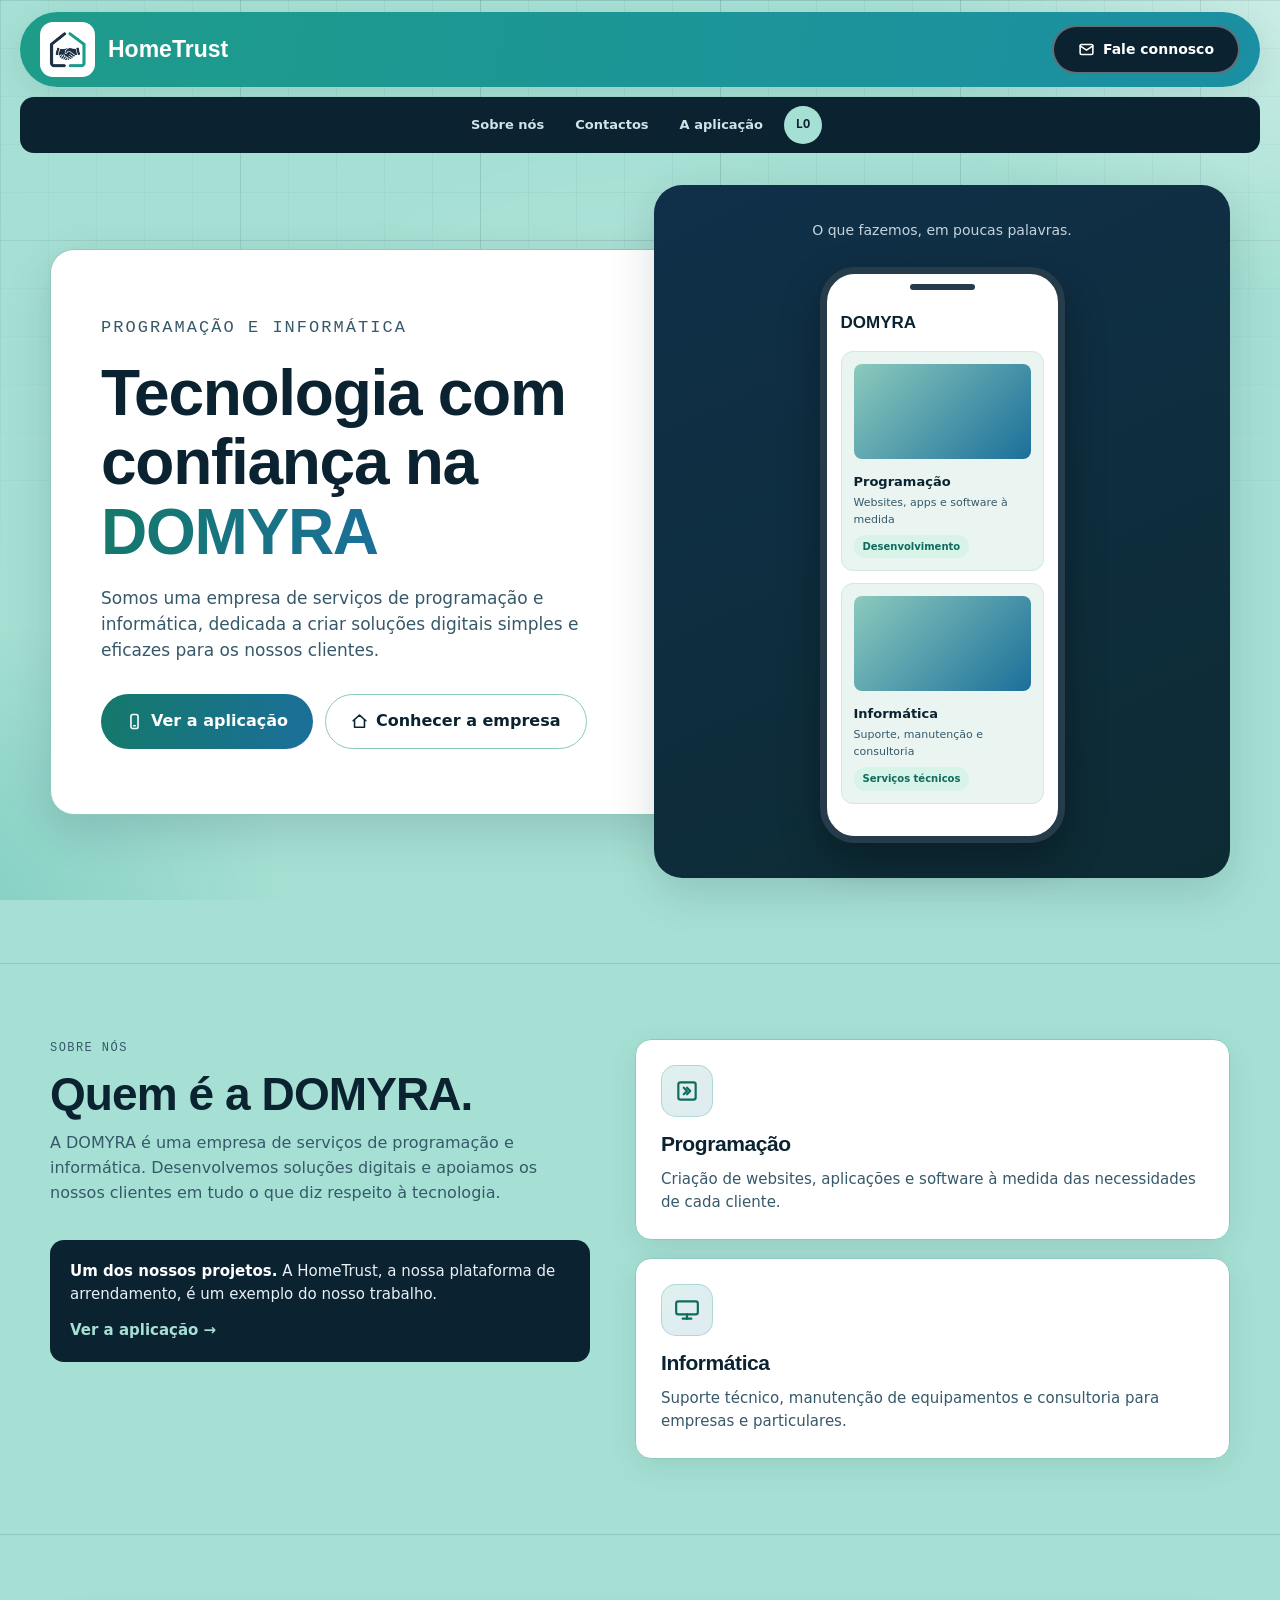
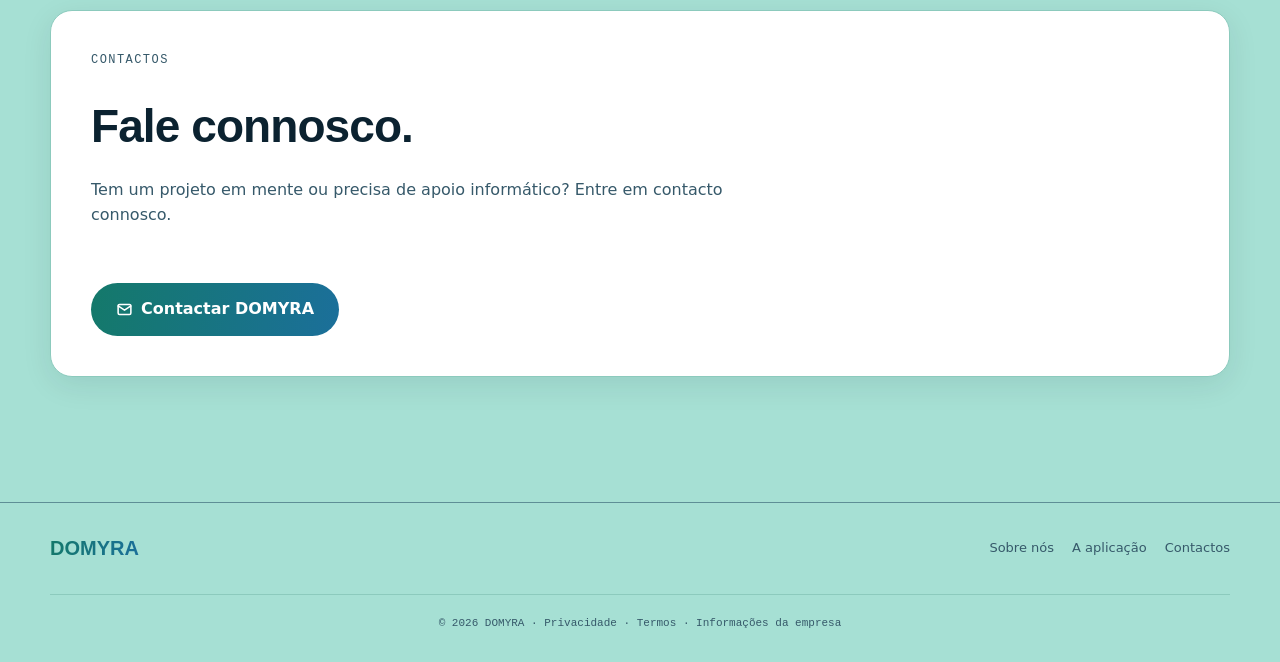
==== commit 1d9c3b5a: "mudei muitas coisas, e adicionai mais uma pagina, com a empresa" ====
--- a/index.html
+++ b/index.html
@@ -10,9 +10,9 @@
           content="width=device-width, initial-scale=1.0">
 
     <meta name="description"
-          content="HomeTrust - Uma plataforma para arrendar com menos dúvidas.">
-
-    <title>HomeTrust | Arrendamento com confiança</title>
+          content="DOMYRA - Serviços de programação e informática.">
+
+    <title>DOMYRA | Programação e Informática</title>
 
     <link rel="stylesheet" href="style.css">
 
@@ -39,7 +39,7 @@
 
                 <img
                     src="Logotipo%20-%20HomeTrust%20-%20Sem%20fundo.png"
-                    alt="Logótipo HomeTrust"
+                    alt="Logótipo DOMYRA"
                     class="logo-img"
                 >
 
@@ -49,7 +49,8 @@
 
 
             <a href="#contactos" class="download-btn">
-                Descarregar app
+                <svg class="btn-icon" viewBox="0 0 24 24" fill="none" stroke="currentColor" stroke-width="2.2" stroke-linecap="round" stroke-linejoin="round" aria-hidden="true"><rect x="3" y="5" width="18" height="14" rx="2"/><path d="m3 7 9 6 9-6"/></svg>
+                Fale connosco
             </a>
 
         </div>
@@ -63,15 +64,9 @@
 
                 <a href="#sobre">Sobre nós</a>
 
-                <a href="#como-funciona">Como funciona</a>
-
-                <a href="#destaques">Destaques</a>
-
-                <a href="#servicos">Serviços</a>
-
-                <a href="#planos">Planos</a>
-
                 <a href="#contactos">Contactos</a>
+
+                <a href="aplicacao.html">A aplicação</a>
 
             </div>
 
@@ -108,33 +103,35 @@
 
     <!-- CARTÃO BRANCO -->
 
-    <div class="hero-content">
+    <div class="hero-content reveal is-visible">
 
         <p class="eyebrow">
-            O futuro do arrendamento
+            Programação e informática
         </p>
 
 
         <h1>
-            Encontre a sua casa na
-            <span class="brand-text">HomeTrust</span>
+            Tecnologia com confiança na
+            <span class="brand-text">DOMYRA</span>
         </h1>
 
 
         <p>
-            Uma plataforma digital que aproxima senhorios
-            e inquilinos, tornando o processo de arrendamento
-            mais simples, organizado e transparente.
+            Somos uma empresa de serviços de programação
+            e informática, dedicada a criar soluções digitais
+            simples e eficazes para os nossos clientes.
         </p>
 
 
         <div class="hero-actions">
 
-            <a href="#como-funciona" class="btn-primary">
-                Como funciona
+            <a href="aplicacao.html" class="btn-primary">
+                <svg class="btn-icon" viewBox="0 0 24 24" fill="none" stroke="currentColor" stroke-width="2.2" stroke-linecap="round" stroke-linejoin="round" aria-hidden="true"><rect x="7" y="2" width="10" height="20" rx="2.5"/><path d="M11 18h2"/></svg>
+                Ver a aplicação
             </a>
 
             <a href="#sobre" class="btn-secondary">
+                <svg class="btn-icon" viewBox="0 0 24 24" fill="none" stroke="currentColor" stroke-width="2.2" stroke-linecap="round" stroke-linejoin="round" aria-hidden="true"><path d="M3 11 12 3l9 8"/><path d="M5 10v10h14V10"/></svg>
                 Conhecer a empresa
             </a>
 
@@ -146,10 +143,10 @@
 
     <!-- PAINEL ESCURO -->
 
-    <div class="hero-panel">
+    <div class="hero-panel reveal is-visible">
 
         <p>
-            Descubra uma nova forma de encontrar casa.
+            O que fazemos, em poucas palavras.
         </p>
 
 
@@ -161,7 +158,7 @@
 
 
             <div class="phone-header">
-                HomeTrust
+                DOMYRA
             </div>
 
 
@@ -169,12 +166,12 @@
 
                 <div class="phone-image"></div>
 
-                <b>Apartamento T2</b>
-
-                <p>Lisboa · 850 €/mês</p>
+                <b>Programação</b>
+
+                <p>Websites, apps e software à medida</p>
 
                 <span class="phone-score">
-                    Fiabilidade verificada
+                    Desenvolvimento
                 </span>
 
             </div>
@@ -184,12 +181,12 @@
 
                 <div class="phone-image"></div>
 
-                <b>Apartamento T1</b>
-
-                <p>Porto · 700 €/mês</p>
+                <b>Informática</b>
+
+                <p>Suporte, manutenção e consultoria</p>
 
                 <span class="phone-score">
-                    Candidatura disponível
+                    Serviços técnicos
                 </span>
 
             </div>
@@ -222,13 +219,15 @@
                     <p class="eyebrow">Sobre nós</p>
 
                     <h2>
-                        Uma plataforma para arrendar com menos dúvidas.
+                        Quem é a DOMYRA.
                     </h2>
 
                     <p>
-                        A HomeTrust desenvolve, gere e explora
-                        plataformas digitais e aplicações móveis
-                        para o arrendamento de habitações.
+                        A DOMYRA é uma empresa de serviços de
+                        programação e informática. Desenvolvemos
+                        soluções digitais e apoiamos os nossos
+                        clientes em tudo o que diz respeito à
+                        tecnologia.
                     </p>
 
                 </div>
@@ -236,10 +235,15 @@
 
                 <div class="callout">
 
-                    <b>Este site apresenta a empresa.</b>
-
-                    Pesquisar casas, criar conta, candidatar-se
-                    e verificar inquilinos faz-se na aplicação.
+                    <b>Um dos nossos projetos.</b>
+
+                    A HomeTrust, a nossa plataforma de
+                    arrendamento, é um exemplo do nosso
+                    trabalho.
+
+                    <a href="aplicacao.html" class="callout-link">
+                        Ver a aplicação →
+                    </a>
 
                 </div>
 
@@ -254,13 +258,16 @@
 
                 <article>
 
-                    <h3>Plataforma e aplicação</h3>
+                    <div class="card-icon">
+                        <svg viewBox="0 0 24 24" fill="none" stroke="currentColor" stroke-width="2" stroke-linecap="round" stroke-linejoin="round" aria-hidden="true"><rect x="4" y="4" width="16" height="16" rx="2"/><path d="m9 9 3 3-3 3"/><path d="m13 15 3-3-3-3" transform="translate(-1 0)"/></svg>
+                    </div>
+
+                    <h3>Programação</h3>
 
                     <p>
-                        Desenvolvemos e gerimos a aplicação onde
-                        inquilinos e senhorios se encontram, com
-                        anúncios, candidaturas e mensagens no
-                        mesmo sítio.
+                        Criação de websites, aplicações e
+                        software à medida das necessidades
+                        de cada cliente.
                     </p>
 
                 </article>
@@ -268,31 +275,21 @@
 
                 <article>
 
-                    <h3>Confiança entre as partes</h3>
+                    <div class="card-icon">
+                        <svg viewBox="0 0 24 24" fill="none" stroke="currentColor" stroke-width="2" stroke-linecap="round" stroke-linejoin="round" aria-hidden="true"><rect x="2" y="4" width="20" height="12" rx="2"/><path d="M8 20h8"/><path d="M12 16v4"/></svg>
+                    </div>
+
+                    <h3>Informática</h3>
 
                     <p>
-                        Verificamos e avaliamos a fiabilidade
-                        dos inquilinos. O senhorio decide com
-                        informação clara e o inquilino sabe
-                        como é avaliado.
+                        Suporte técnico, manutenção de
+                        equipamentos e consultoria para
+                        empresas e particulares.
                     </p>
 
                 </article>
 
 
-                <article>
-
-                    <h3>Imóveis próprios</h3>
-
-                    <p>
-                        Também compramos, arrendamos e exploramos
-                        imóveis próprios. Essa experiência
-                        ajuda-nos a melhorar a plataforma.
-                    </p>
-
-                </article>
-
-
             </div>
 
         </div>
@@ -302,724 +299,6 @@
 </section>
 
 
-
-<!-- =================================================
-     5. COMO FUNCIONA
-================================================== -->
-
-<section class="block" id="como-funciona">
-
-    <div class="container">
-
-
-        <div class="section-head">
-
-            <p class="eyebrow">Como funciona</p>
-
-            <h2>
-                Do anúncio à decisão, dentro da aplicação.
-            </h2>
-
-            <p>
-                Os passos são diferentes para quem procura
-                casa e para quem a arrenda.
-            </p>
-
-        </div>
-
-
-
-        <div class="how-grid">
-
-
-            <!-- ---------------------------------
-                 5.1 INQUILINOS
-            ---------------------------------- -->
-
-            <div class="how-card">
-
-                <h3>Para inquilinos</h3>
-
-                <ol class="steps">
-
-
-                    <li>
-
-                        <span class="step-number">1</span>
-
-                        <div class="step-content">
-
-                            <b>
-                                Descarregue a aplicação e crie conta
-                            </b>
-
-                            <p>
-                                Basta um email e uma palavra-passe.
-                            </p>
-
-                        </div>
-
-                    </li>
-
-
-
-                    <li>
-
-                        <span class="step-number">2</span>
-
-                        <div class="step-content">
-
-                            <b>
-                                Complete o perfil de inquilino
-                            </b>
-
-                            <p>
-                                Entregue os documentos e autorize
-                                a consulta dos dados.
-                            </p>
-
-                        </div>
-
-                    </li>
-
-
-
-                    <li>
-
-                        <span class="step-number">3</span>
-
-                        <div class="step-content">
-
-                            <b>
-                                Pesquise e candidate-se
-                            </b>
-
-                            <p>
-                                Filtre por cidade, tipologia
-                                e renda máxima.
-                            </p>
-
-                        </div>
-
-                    </li>
-
-
-
-                    <li>
-
-                        <span class="step-number">4</span>
-
-                        <div class="step-content">
-
-                            <b>
-                                Acompanhe a candidatura
-                            </b>
-
-                            <p>
-                                Veja o estado e fale com o senhorio
-                                por mensagem.
-                            </p>
-
-                        </div>
-
-                    </li>
-
-
-                </ol>
-
-            </div>
-
-
-
-            <!-- ---------------------------------
-                 5.2 SENHORIOS
-            ---------------------------------- -->
-
-            <div class="how-card">
-
-                <h3>Para senhorios</h3>
-
-                <ol class="steps">
-
-
-                    <li>
-
-                        <span class="step-number">1</span>
-
-                        <div class="step-content">
-
-                            <b>
-                                Crie conta e publique o anúncio
-                            </b>
-
-                            <p>
-                                Fotografias, tipologia, área
-                                e renda num só formulário.
-                            </p>
-
-                        </div>
-
-                    </li>
-
-
-
-                    <li>
-
-                        <span class="step-number">2</span>
-
-                        <div class="step-content">
-
-                            <b>
-                                Escolha um destaque, se quiser
-                            </b>
-
-                            <p>
-                                O anúncio sobe nas pesquisas
-                                durante o período escolhido.
-                            </p>
-
-                        </div>
-
-                    </li>
-
-
-
-                    <li>
-
-                        <span class="step-number">3</span>
-
-                        <div class="step-content">
-
-                            <b>
-                                Receba candidaturas com pontuação
-                            </b>
-
-                            <p>
-                                Cada candidato chega com a
-                                fiabilidade e os documentos validados.
-                            </p>
-
-                        </div>
-
-                    </li>
-
-
-
-                    <li>
-
-                        <span class="step-number">4</span>
-
-                        <div class="step-content">
-
-                            <b>
-                                Decida e feche o contrato
-                            </b>
-
-                            <p>
-                                Pode contar com o nosso apoio
-                                administrativo para contratos e recibos.
-                            </p>
-
-                        </div>
-
-                    </li>
-
-
-                </ol>
-
-            </div>
-
-
-
-            <!-- ---------------------------------
-                 5.3 PONTUAÇÃO DE FIABILIDADE
-            ---------------------------------- -->
-
-            <div class="how-card reliability-card">
-
-
-                <h3>
-                    Como calculamos a pontuação de fiabilidade
-                </h3>
-
-
-                <p class="reliability-intro">
-
-                    A pontuação vai de 0 a 100 pontos.
-                    Soma pontos pela taxa de esforço, que é a renda
-                    a dividir pelo rendimento mensal líquido,
-                    e pelos documentos entregues.
-
-                </p>
-
-
-
-                <!-- TABELAS -->
-
-                <div class="reliability-tables">
-
-
-                    <!-- TAXA DE ESFORÇO -->
-
-                    <div>
-
-                        <h4>Taxa de esforço</h4>
-
-                        <table class="reliability-table">
-
-                            <thead>
-
-                                <tr>
-                                    <th>Taxa de esforço</th>
-                                    <th>Pontos</th>
-                                </tr>
-
-                            </thead>
-
-
-                            <tbody>
-
-                                <tr>
-                                    <td>Até 30%</td>
-                                    <td>50</td>
-                                </tr>
-
-                                <tr>
-                                    <td>Mais de 30% até 35%</td>
-                                    <td>40</td>
-                                </tr>
-
-                                <tr>
-                                    <td>Mais de 35% até 40%</td>
-                                    <td>25</td>
-                                </tr>
-
-                                <tr>
-                                    <td>Acima de 40%</td>
-                                    <td>10</td>
-                                </tr>
-
-                            </tbody>
-
-                        </table>
-
-                    </div>
-
-
-
-                    <!-- DOCUMENTOS -->
-
-                    <div>
-
-                        <h4>Documentos entregues</h4>
-
-                        <table class="reliability-table">
-
-                            <thead>
-
-                                <tr>
-                                    <th>Documento</th>
-                                    <th>Pontos</th>
-                                </tr>
-
-                            </thead>
-
-
-                            <tbody>
-
-                                <tr>
-                                    <td>Últimos 3 recibos de vencimento</td>
-                                    <td>15</td>
-                                </tr>
-
-                                <tr>
-                                    <td>Contrato de trabalho</td>
-                                    <td>15</td>
-                                </tr>
-
-                                <tr>
-                                    <td>Nota de liquidação de IRS</td>
-                                    <td>10</td>
-                                </tr>
-
-                                <tr>
-                                    <td>Fiador</td>
-                                    <td>10</td>
-                                </tr>
-
-                            </tbody>
-
-                        </table>
-
-                    </div>
-
-
-                </div>
-
-
-
-                <!-- CLASSIFICAÇÃO -->
-
-                <h4 class="reliability-title">
-                    Níveis de fiabilidade
-                </h4>
-
-
-                <div class="reliability-levels">
-
-
-                    <div class="level level-high">
-
-                        <b>Fiabilidade alta</b>
-
-                        <span>75 a 100 pontos</span>
-
-                    </div>
-
-
-                    <div class="level level-medium">
-
-                        <b>Fiabilidade média</b>
-
-                        <span>50 a 74 pontos</span>
-
-                    </div>
-
-
-                    <div class="level level-low">
-
-                        <b>Fiabilidade baixa</b>
-
-                        <span>Abaixo de 50 pontos</span>
-
-                    </div>
-
-
-                </div>
-
-
-
-                <!-- NOTA -->
-
-                <div class="reliability-note">
-
-                    <b>Nota importante:</b>
-
-                    Critérios de exemplo, a confirmar na versão
-                    final da aplicação. O tratamento dos dados
-                    do inquilino exige o seu consentimento e o
-                    cumprimento da legislação aplicável em
-                    matéria de proteção de dados.
-
-                </div>
-
-
-            </div>
-
-
-        </div>
-
-    </div>
-
-</section>
-
-
-
-<!-- =================================================
-     6. DESTAQUES
-================================================== -->
-
-<section class="block" id="destaques">
-
-    <div class="container">
-
-
-        <div class="section-head">
-
-            <p class="eyebrow">Destaques</p>
-
-            <h2>
-                Uma experiência de arrendamento mais completa.
-            </h2>
-
-            <p>
-                Conheça algumas das vantagens da HomeTrust.
-            </p>
-
-        </div>
-
-
-
-        <div class="highlight-grid">
-
-
-            <article class="highlight-card">
-
-                <h3>Mais transparência</h3>
-
-                <p>
-                    Informação organizada para ajudar
-                    senhorios e inquilinos ao longo do processo.
-                </p>
-
-            </article>
-
-
-
-            <article class="highlight-card">
-
-                <h3>Mais confiança</h3>
-
-                <p>
-                    Perfis, documentos e pontuação de fiabilidade
-                    para apoiar a avaliação das candidaturas.
-                </p>
-
-            </article>
-
-
-
-            <article class="highlight-card">
-
-                <h3>Tudo num só lugar</h3>
-
-                <p>
-                    Anúncios, candidaturas e mensagens
-                    centralizados na aplicação.
-                </p>
-
-            </article>
-
-
-        </div>
-
-    </div>
-
-</section>
-
-
-
-<!-- =================================================
-     7. SERVIÇOS
-================================================== -->
-
-<section class="block" id="servicos">
-
-    <div class="container">
-
-
-        <div class="section-head">
-
-            <p class="eyebrow">Serviços</p>
-
-            <h2>
-                Soluções para senhorios e inquilinos.
-            </h2>
-
-            <p>
-                A HomeTrust reúne ferramentas e serviços
-                para facilitar o arrendamento.
-            </p>
-
-        </div>
-
-
-
-        <div class="service-grid">
-
-
-            <article class="service-card">
-
-                <p class="service-number">01 / PLATAFORMA</p>
-
-                <h3>Gestão de anúncios</h3>
-
-                <p>
-                    Publicação e gestão de anúncios de imóveis
-                    através da aplicação.
-                </p>
-
-            </article>
-
-
-
-            <article class="service-card">
-
-                <p class="service-number">02 / CANDIDATURAS</p>
-
-                <h3>Acompanhamento</h3>
-
-                <p>
-                    Organização das candidaturas e comunicação
-                    entre as partes.
-                </p>
-
-            </article>
-
-
-
-            <article class="service-card">
-
-                <p class="service-number">03 / ADMINISTRAÇÃO</p>
-
-                <h3>Apoio administrativo</h3>
-
-                <p>
-                    Apoio administrativo relacionado com
-                    contratos e recibos.
-                </p>
-
-            </article>
-
-
-        </div>
-
-    </div>
-
-</section>
-
-
-
-<!-- =================================================
-     8. PLANOS
-================================================== -->
-
-<section class="block" id="planos">
-
-    <div class="container">
-
-
-        <div class="section-head">
-
-            <p class="eyebrow">Planos</p>
-
-            <h2>
-                Escolha a solução adequada.
-            </h2>
-
-            <p>
-                Conheça as opções disponíveis na HomeTrust.
-            </p>
-
-        </div>
-
-
-
-        <div class="plans-grid">
-
-
-            <!-- PLANO 1 -->
-
-            <article class="plan-card">
-
-                <h3>Básico</h3>
-
-                <p>
-                    Para começar a utilizar a plataforma.
-                </p>
-
-                <div class="plan-price">
-                    A definir
-                </div>
-
-
-                <ul class="plan-features">
-
-                    <li>Criação de conta</li>
-
-                    <li>Perfil de utilizador</li>
-
-                    <li>Pesquisa de imóveis</li>
-
-                </ul>
-
-
-                <a href="#contactos" class="plan-btn">
-                    Saber mais
-                </a>
-
-            </article>
-
-
-
-            <!-- PLANO 2 -->
-
-            <article class="plan-card plan-featured">
-
-
-                <span class="plan-badge">
-                    Mais escolhido
-                </span>
-
-
-                <h3>Premium</h3>
-
-                <p>
-                    Para quem pretende mais funcionalidades.
-                </p>
-
-                <div class="plan-price">
-                    A definir
-                </div>
-
-
-                <ul class="plan-features">
-
-                    <li>Funcionalidades do plano básico</li>
-
-                    <li>Opções de destaque</li>
-
-                    <li>Mais ferramentas de gestão</li>
-
-                </ul>
-
-
-                <a href="#contactos" class="plan-btn">
-                    Saber mais
-                </a>
-
-            </article>
-
-
-
-            <!-- PLANO 3 -->
-
-            <article class="plan-card">
-
-                <h3>Personalizado</h3>
-
-                <p>
-                    Uma solução adaptada às suas necessidades.
-                </p>
-
-                <div class="plan-price">
-                    Sob consulta
-                </div>
-
-
-                <ul class="plan-features">
-
-                    <li>Soluções personalizadas</li>
-
-                    <li>Apoio administrativo</li>
-
-                    <li>Serviços adicionais</li>
-
-                </ul>
-
-
-                <a href="#contactos" class="plan-btn">
-                    Contactar
-                </a>
-
-            </article>
-
-
-        </div>
-
-    </div>
-
-</section>
 
 
 
@@ -1044,9 +323,9 @@
                 </h2>
 
                 <p>
-                    Tem alguma questão sobre a HomeTrust,
-                    os nossos serviços ou a aplicação?
-                    Entre em contacto connosco.
+                    Tem um projeto em mente ou precisa de
+                    apoio informático? Entre em contacto
+                    connosco.
                 </p>
 
             </div>
@@ -1054,9 +333,10 @@
 
             <!-- Substituir pelo email verdadeiro -->
 
-            <a href="mailto:geral@homet rust.pt"
+            <a href="mailto:geral@domyra.pt"
                class="btn-primary">
-                Contactar HomeTrust
+                <svg class="btn-icon" viewBox="0 0 24 24" fill="none" stroke="currentColor" stroke-width="2.2" stroke-linecap="round" stroke-linejoin="round" aria-hidden="true"><rect x="3" y="5" width="18" height="14" rx="2"/><path d="m3 7 9 6 9-6"/></svg>
+                Contactar DOMYRA
             </a>
 
 
@@ -1081,7 +361,7 @@
 
 
         <div class="footer-logo">
-            <span class="brand-text">HomeTrust</span>
+            <span class="brand-text">DOMYRA</span>
         </div>
 
 
@@ -1089,7 +369,7 @@
 
             <a href="#sobre">Sobre nós</a>
 
-            <a href="#servicos">Serviços</a>
+            <a href="aplicacao.html">A aplicação</a>
 
             <a href="#contactos">Contactos</a>
 
@@ -1098,7 +378,7 @@
 
         <div class="footer-legal">
 
-            © 2026 HomeTrust · Privacidade · Termos ·
+            © 2026 DOMYRA · Privacidade · Termos ·
             Informações da empresa
 
         </div>
@@ -1109,6 +389,49 @@
 </footer>
 
 
+<script>
+
+    /* Animações de entrada ao fazer scroll */
+
+    const revealSelectors = [
+        ".section-head",
+        ".callout",
+        ".facts article",
+        ".contact-card"
+    ];
+
+    const revealElements = document.querySelectorAll(revealSelectors.join(", "));
+
+    revealElements.forEach(function (element) {
+        element.classList.add("reveal");
+    });
+
+    const observer = new IntersectionObserver(
+        function (entries) {
+            entries.forEach(function (entry) {
+                if (entry.isIntersecting) {
+                    entry.target.classList.add("is-visible");
+                    observer.unobserve(entry.target);
+                }
+            });
+        },
+        { threshold: 0.12 }
+    );
+
+    revealElements.forEach(function (element) {
+        observer.observe(element);
+    });
+
+    /* Escalonamento entre cartões da mesma grelha */
+
+    document.querySelectorAll(
+        ".facts"
+    ).forEach(function (grid) {
+        grid.classList.add("reveal-group");
+    });
+
+</script>
+
 </body>
 
 </html>
--- a/style.css
+++ b/style.css
@@ -45,6 +45,457 @@
 
 
 /* =====================================================
+   1.1 ANIMAÇÕES GERAIS
+===================================================== */
+
+/* Entrada ao fazer scroll */
+
+.reveal {
+    opacity: 0;
+
+    transform: translateY(28px);
+
+    transition:
+        opacity 0.7s ease,
+        transform 0.7s cubic-bezier(0.22, 1, 0.36, 1);
+
+    will-change: opacity, transform;
+}
+
+.reveal.is-visible {
+    opacity: 1;
+    transform: translateY(0);
+}
+
+/* Escalonamento entre elementos irmãos */
+
+.reveal-group > .reveal:nth-child(2) { transition-delay: 0.08s; }
+.reveal-group > .reveal:nth-child(3) { transition-delay: 0.16s; }
+.reveal-group > .reveal:nth-child(4) { transition-delay: 0.24s; }
+
+/* Respeitar utilizadores com movimento reduzido */
+
+@media (prefers-reduced-motion: reduce) {
+
+    .reveal {
+        opacity: 1;
+        transform: none;
+        transition: none;
+    }
+
+    *,
+    *::before,
+    *::after {
+        animation-duration: 0.01ms !important;
+        animation-iteration-count: 1 !important;
+    }
+}
+
+
+/* Gradiente animado nos textos da marca */
+
+@keyframes gradientShift {
+    0%, 100% {
+        background-position: 0% 50%;
+    }
+    50% {
+        background-position: 100% 50%;
+    }
+}
+
+.brand-text {
+    background-size: 200% 200%;
+    animation: gradientShift 6s ease infinite;
+}
+
+
+/* Flutuação suave do telemóvel */
+
+@keyframes floatPhone {
+    0%, 100% {
+        transform: translateY(0) rotate(0deg);
+    }
+    50% {
+        transform: translateY(-14px) rotate(-1.2deg);
+    }
+}
+
+.phone {
+    animation: floatPhone 5.5s ease-in-out infinite;
+}
+
+/* Cartões dentro do telemóvel aparecem em sequência */
+
+@keyframes phoneCardIn {
+    from {
+        opacity: 0;
+        transform: translateY(14px);
+    }
+    to {
+        opacity: 1;
+        transform: translateY(0);
+    }
+}
+
+.phone-property {
+    animation: phoneCardIn 0.8s ease backwards;
+}
+
+.phone-property:nth-of-type(1) { animation-delay: 0.4s; }
+.phone-property:nth-of-type(2) { animation-delay: 0.9s; }
+
+
+/* Etiqueta de fiabilidade a pulsar */
+
+@keyframes pulseGlow {
+    0%, 100% {
+        box-shadow: 0 0 0 0 rgba(15, 107, 92, 0.35);
+    }
+    50% {
+        box-shadow: 0 0 0 7px rgba(15, 107, 92, 0);
+    }
+}
+
+.phone-score {
+    animation: pulseGlow 2.4s ease-in-out infinite;
+}
+
+
+/* Brilho que atravessa o botão principal */
+
+@keyframes shine {
+    from {
+        transform: translateX(-120%) skewX(-18deg);
+    }
+    to {
+        transform: translateX(240%) skewX(-18deg);
+    }
+}
+
+.btn-primary {
+    position: relative;
+    overflow: hidden;
+}
+
+.btn-primary::after {
+    content: "";
+
+    position: absolute;
+    top: 0;
+    left: 0;
+
+    width: 45%;
+    height: 100%;
+
+    background: linear-gradient(
+        90deg,
+        transparent,
+        rgba(255,255,255,0.45),
+        transparent
+    );
+
+    transform: translateX(-120%) skewX(-18deg);
+
+    animation: shine 4.5s ease-in-out infinite;
+    animation-delay: 1.2s;
+
+    pointer-events: none;
+}
+
+
+/* Cartões: elevação suave no hover */
+
+.facts article,
+.how-card,
+.highlight-card,
+.service-card,
+.plan-card,
+.contact-card {
+    transition:
+        transform 0.35s cubic-bezier(0.22, 1, 0.36, 1),
+        box-shadow 0.35s ease;
+}
+
+.facts article:hover,
+.how-card:hover,
+.highlight-card:hover,
+.service-card:hover,
+.plan-card:hover,
+.contact-card:hover {
+    transform: translateY(-7px);
+    box-shadow: var(--shadow-strong);
+}
+
+/* Números dos passos a escalar no hover */
+
+.steps li {
+    transition: transform 0.3s ease;
+}
+
+.steps li:hover {
+    transform: translateX(6px);
+}
+
+.step-number {
+    transition: transform 0.3s ease;
+}
+
+.steps li:hover .step-number {
+    transform: scale(1.15) rotate(8deg);
+}
+
+/* Badge do plano destacado */
+
+@keyframes badgeBounce {
+    0%, 100% {
+        transform: translateX(-50%) translateY(0);
+    }
+    50% {
+        transform: translateX(-50%) translateY(-5px);
+    }
+}
+
+.plan-badge {
+    animation: badgeBounce 2.8s ease-in-out infinite;
+}
+
+/* Botões secundários */
+
+.btn-secondary,
+.plan-btn {
+    transition: all 0.25s ease;
+}
+
+.btn-secondary:hover {
+    transform: translateY(-3px);
+    box-shadow: var(--shadow-soft);
+}
+
+.plan-btn:hover {
+    transform: translateY(-2px);
+    box-shadow: var(--shadow-soft);
+}
+
+/* Logótipo do cabeçalho a rodar ligeiramente */
+
+.logo-img {
+    transition: transform 0.4s cubic-bezier(0.22, 1, 0.36, 1);
+}
+
+.logo-bolha:hover .logo-img {
+    transform: rotate(-8deg) scale(1.08);
+}
+
+/* Círculo de utilizador */
+
+.user-circle {
+    transition: transform 0.3s ease, box-shadow 0.3s ease;
+}
+
+.user-circle:hover {
+    transform: scale(1.12);
+    box-shadow: 0 0 0 5px rgba(166, 224, 212, 0.35);
+}
+
+/* Linhas das tabelas de fiabilidade */
+
+.reliability-table tbody tr {
+    transition: background-color 0.2s ease;
+}
+
+.reliability-table tbody tr:hover {
+    background-color: #EAF5F2;
+}
+
+/* Sublinhado animado nos links do menu */
+
+.nav-links a {
+    position: relative;
+}
+
+.nav-links a::after {
+    content: "";
+
+    position: absolute;
+    left: 13px;
+    right: 13px;
+    bottom: 5px;
+
+    height: 2px;
+
+    background: #1E9C8A;
+
+    border-radius: 2px;
+
+    transform: scaleX(0);
+    transform-origin: left;
+
+    transition: transform 0.3s ease;
+}
+
+.nav-links a:hover::after {
+    transform: scaleX(1);
+}
+
+/* Cartões de destaque com barra colorida no topo */
+
+.highlight-card::before {
+    content: "";
+
+    position: absolute;
+    top: 0;
+    left: 0;
+
+    width: 100%;
+    height: 4px;
+
+    background: var(--brand-gradient);
+
+    transform: scaleX(0);
+    transform-origin: left;
+
+    transition: transform 0.4s cubic-bezier(0.22, 1, 0.36, 1);
+}
+
+.highlight-card {
+    position: relative;
+    overflow: hidden;
+}
+
+.highlight-card:hover::before {
+    transform: scaleX(1);
+}
+
+/* Cartões de serviço com número a deslizar */
+
+.service-number {
+    transition: letter-spacing 0.3s ease;
+}
+
+.service-card:hover .service-number {
+    letter-spacing: 0.2em;
+}
+
+
+/* =====================================================
+   1.2 ÍCONES
+===================================================== */
+
+/* Ícone destacado dos cartões */
+
+.card-icon {
+    width: 52px;
+    height: 52px;
+
+    display: flex;
+    align-items: center;
+    justify-content: center;
+
+    background: linear-gradient(
+        135deg,
+        rgba(30,156,138,0.14),
+        rgba(27,111,154,0.14)
+    );
+
+    color: var(--action);
+
+    border: 1px solid rgba(30,156,138,0.25);
+    border-radius: 15px;
+
+    margin-bottom: 16px;
+
+    transition:
+        transform 0.35s cubic-bezier(0.22, 1, 0.36, 1),
+        background 0.35s ease,
+        box-shadow 0.35s ease;
+}
+
+.card-icon svg {
+    width: 26px;
+    height: 26px;
+}
+
+.card-icon-soft {
+    background: rgba(30,156,138,0.09);
+    border-radius: 50%;
+}
+
+.facts article:hover .card-icon,
+.highlight-card:hover .card-icon,
+.service-card:hover .card-icon {
+    transform: scale(1.12) rotate(-6deg);
+
+    background: var(--brand-gradient);
+    color: #FFFFFF;
+
+    box-shadow: 0 8px 18px rgba(15, 107, 92, 0.3);
+}
+
+/* Ícone nos títulos dos cartões "Como funciona" */
+
+.how-card h3 {
+    display: flex;
+    align-items: center;
+    gap: 10px;
+}
+
+.title-icon {
+    width: 24px;
+    height: 24px;
+
+    flex-shrink: 0;
+
+    color: var(--action);
+}
+
+/* Ícones dos botões */
+
+.btn-icon {
+    width: 17px;
+    height: 17px;
+
+    margin-right: 8px;
+
+    flex-shrink: 0;
+
+    transition: transform 0.3s ease;
+}
+
+.btn-primary:hover .btn-icon,
+.btn-secondary:hover .btn-icon,
+.download-btn:hover .btn-icon {
+    transform: translateX(4px);
+}
+
+/* Checks dos planos */
+
+.check-icon {
+    width: 17px;
+    height: 17px;
+
+    flex-shrink: 0;
+
+    margin-right: 10px;
+
+    color: var(--action);
+
+    vertical-align: -3px;
+}
+
+.plan-features li {
+    display: flex;
+    align-items: center;
+
+    transition: color 0.25s ease, transform 0.25s ease;
+}
+
+.plan-features li:hover {
+    color: var(--fg);
+    transform: translateX(4px);
+}
+
+
+/* =====================================================
    2. RESET E CONFIGURAÇÕES GERAIS
 ===================================================== */
 
@@ -54,7 +505,7 @@
 
 html {
     scroll-behavior: smooth;
-    scroll-padding-top: 150px;
+    scroll-padding-top: 0px;
 }
 
 body {
@@ -100,7 +551,7 @@
 }
 
 section {
-    scroll-margin-top: 155px;
+    scroll-margin-top: 120px;
 }
 
 
@@ -266,7 +717,7 @@
 ===================================================== */
 
 .top-bar {
-    min-height: 78px;
+    min-height: 70px;
 
     display: flex;
     align-items: center;
@@ -450,7 +901,7 @@
 ===================================================== */
 
 .hero {
-    padding-top: 35px;
+    padding-top: 5px;
     padding-bottom: 85px;
 
     display: grid;
@@ -689,6 +1140,23 @@
     color: #FFFFFF;
 }
 
+.callout-link {
+    display: inline-block;
+
+    margin-top: 12px;
+
+    color: #A6E0D4;
+    font-weight: 700;
+    text-decoration: none;
+
+    transition: color 0.25s ease, transform 0.25s ease;
+}
+
+.callout-link:hover {
+    color: #FFFFFF;
+    transform: translateX(4px);
+}
+
 
 /* =====================================================
    13. SOBRE NÓS
@@ -1157,6 +1625,14 @@
     border: 2px solid var(--yellow);
 
     transform: translateY(-8px);
+}
+
+.plan-featured.is-visible {
+    transform: translateY(-8px);
+}
+
+.plan-featured:hover {
+    transform: translateY(-13px);
 }
 
 .plan-badge {
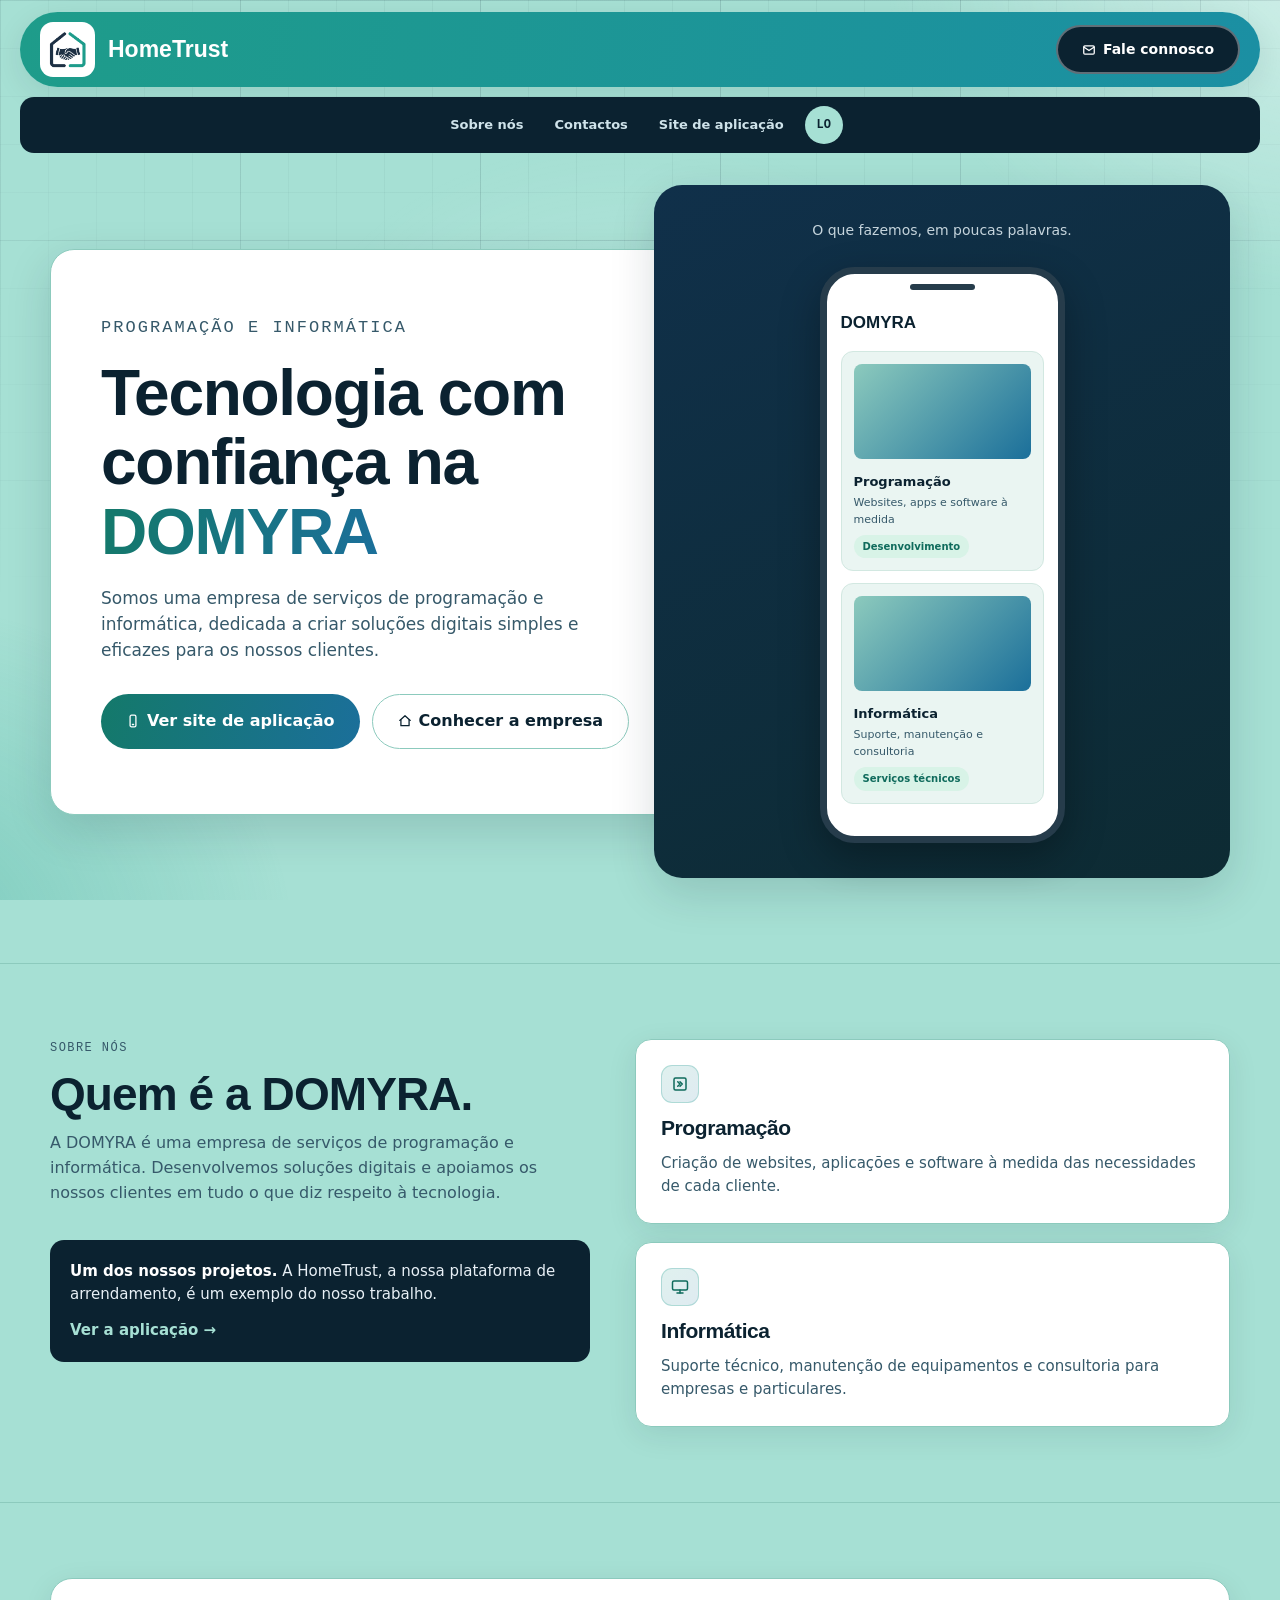
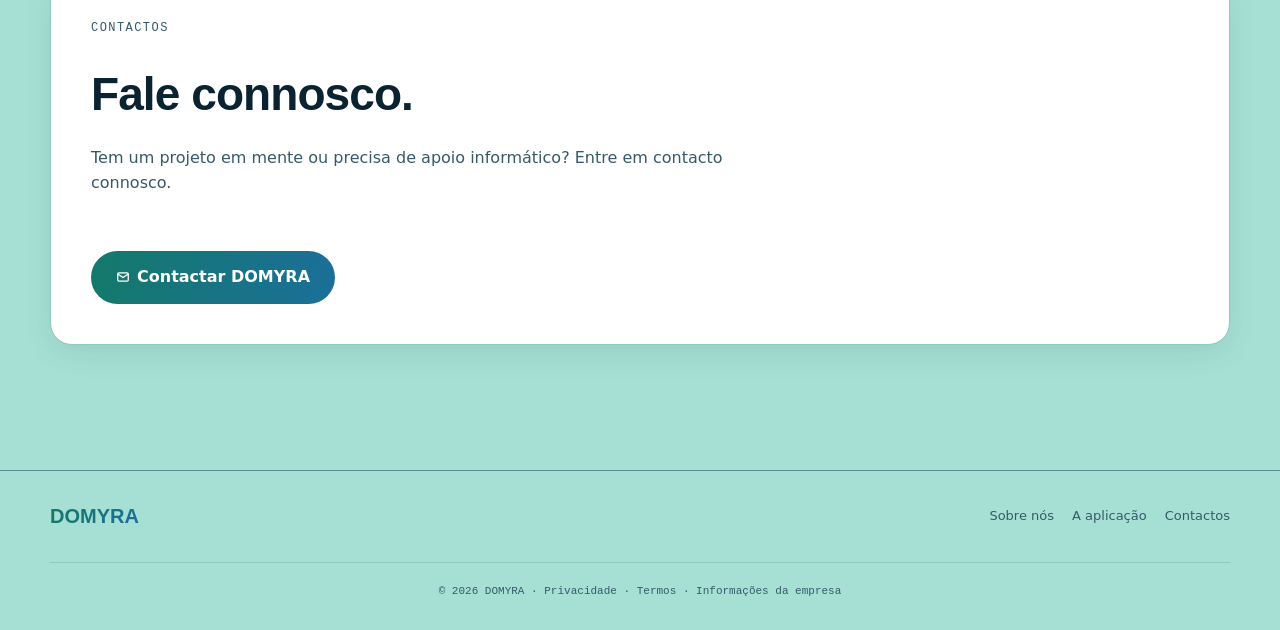
==== commit 2d373d7d: "alterações em nomes" ====
--- a/index.html
+++ b/index.html
@@ -66,7 +66,7 @@
 
                 <a href="#contactos">Contactos</a>
 
-                <a href="aplicacao.html">A aplicação</a>
+                <a href="aplicacao.html">Site de aplicação</a>
 
             </div>
 
@@ -127,7 +127,7 @@
 
             <a href="aplicacao.html" class="btn-primary">
                 <svg class="btn-icon" viewBox="0 0 24 24" fill="none" stroke="currentColor" stroke-width="2.2" stroke-linecap="round" stroke-linejoin="round" aria-hidden="true"><rect x="7" y="2" width="10" height="20" rx="2.5"/><path d="M11 18h2"/></svg>
-                Ver a aplicação
+                Ver site de aplicação
             </a>
 
             <a href="#sobre" class="btn-secondary">
--- a/style.css
+++ b/style.css
@@ -203,45 +203,19 @@
 }
 
 
-/* Cartões: elevação suave no hover */
-
-.facts article,
-.how-card,
-.highlight-card,
-.service-card,
-.plan-card,
-.contact-card {
+/* Botões: elevação suave no hover (só nos que navegam) */
+
+.btn-primary,
+.btn-secondary,
+.plan-btn,
+.download-btn,
+.callout-link {
     transition:
         transform 0.35s cubic-bezier(0.22, 1, 0.36, 1),
-        box-shadow 0.35s ease;
-}
-
-.facts article:hover,
-.how-card:hover,
-.highlight-card:hover,
-.service-card:hover,
-.plan-card:hover,
-.contact-card:hover {
-    transform: translateY(-7px);
-    box-shadow: var(--shadow-strong);
-}
-
-/* Números dos passos a escalar no hover */
-
-.steps li {
-    transition: transform 0.3s ease;
-}
-
-.steps li:hover {
-    transform: translateX(6px);
-}
-
-.step-number {
-    transition: transform 0.3s ease;
-}
-
-.steps li:hover .step-number {
-    transform: scale(1.15) rotate(8deg);
+        box-shadow 0.35s ease,
+        background 0.35s ease,
+        color 0.35s ease,
+        border-color 0.35s ease;
 }
 
 /* Badge do plano destacado */
@@ -276,14 +250,10 @@
     box-shadow: var(--shadow-soft);
 }
 
-/* Logótipo do cabeçalho a rodar ligeiramente */
+/* Logótipo do cabeçalho */
 
 .logo-img {
-    transition: transform 0.4s cubic-bezier(0.22, 1, 0.36, 1);
-}
-
-.logo-bolha:hover .logo-img {
-    transform: rotate(-8deg) scale(1.08);
+    transition: none;
 }
 
 /* Círculo de utilizador */
@@ -295,16 +265,6 @@
 .user-circle:hover {
     transform: scale(1.12);
     box-shadow: 0 0 0 5px rgba(166, 224, 212, 0.35);
-}
-
-/* Linhas das tabelas de fiabilidade */
-
-.reliability-table tbody tr {
-    transition: background-color 0.2s ease;
-}
-
-.reliability-table tbody tr:hover {
-    background-color: #EAF5F2;
 }
 
 /* Sublinhado animado nos links do menu */
@@ -337,55 +297,11 @@
     transform: scaleX(1);
 }
 
-/* Cartões de destaque com barra colorida no topo */
-
-.highlight-card::before {
-    content: "";
-
-    position: absolute;
-    top: 0;
-    left: 0;
-
-    width: 100%;
-    height: 4px;
-
-    background: var(--brand-gradient);
-
-    transform: scaleX(0);
-    transform-origin: left;
-
-    transition: transform 0.4s cubic-bezier(0.22, 1, 0.36, 1);
-}
-
-.highlight-card {
-    position: relative;
-    overflow: hidden;
-}
-
-.highlight-card:hover::before {
-    transform: scaleX(1);
-}
-
-/* Cartões de serviço com número a deslizar */
-
-.service-number {
-    transition: letter-spacing 0.3s ease;
-}
-
-.service-card:hover .service-number {
-    letter-spacing: 0.2em;
-}
-
-
-/* =====================================================
-   1.2 ÍCONES
-===================================================== */
-
-/* Ícone destacado dos cartões */
+/* Ícone dos cartões (menor) */
 
 .card-icon {
-    width: 52px;
-    height: 52px;
+    width: 38px;
+    height: 38px;
 
     display: flex;
     align-items: center;
@@ -400,19 +316,14 @@
     color: var(--action);
 
     border: 1px solid rgba(30,156,138,0.25);
-    border-radius: 15px;
-
-    margin-bottom: 16px;
-
-    transition:
-        transform 0.35s cubic-bezier(0.22, 1, 0.36, 1),
-        background 0.35s ease,
-        box-shadow 0.35s ease;
+    border-radius: 11px;
+
+    margin-bottom: 14px;
 }
 
 .card-icon svg {
-    width: 26px;
-    height: 26px;
+    width: 18px;
+    height: 18px;
 }
 
 .card-icon-soft {
@@ -420,62 +331,43 @@
     border-radius: 50%;
 }
 
-.facts article:hover .card-icon,
-.highlight-card:hover .card-icon,
-.service-card:hover .card-icon {
-    transform: scale(1.12) rotate(-6deg);
-
-    background: var(--brand-gradient);
-    color: #FFFFFF;
-
-    box-shadow: 0 8px 18px rgba(15, 107, 92, 0.3);
-}
-
 /* Ícone nos títulos dos cartões "Como funciona" */
 
 .how-card h3 {
     display: flex;
     align-items: center;
-    gap: 10px;
+    gap: 8px;
 }
 
 .title-icon {
-    width: 24px;
-    height: 24px;
+    width: 18px;
+    height: 18px;
 
     flex-shrink: 0;
 
     color: var(--action);
 }
 
-/* Ícones dos botões */
+/* Ícones dos botões (menor) */
 
 .btn-icon {
-    width: 17px;
-    height: 17px;
+    width: 14px;
+    height: 14px;
+
+    margin-right: 7px;
+
+    flex-shrink: 0;
+}
+
+/* Checks dos planos */
+
+.check-icon {
+    width: 14px;
+    height: 14px;
+
+    flex-shrink: 0;
 
     margin-right: 8px;
-
-    flex-shrink: 0;
-
-    transition: transform 0.3s ease;
-}
-
-.btn-primary:hover .btn-icon,
-.btn-secondary:hover .btn-icon,
-.download-btn:hover .btn-icon {
-    transform: translateX(4px);
-}
-
-/* Checks dos planos */
-
-.check-icon {
-    width: 17px;
-    height: 17px;
-
-    flex-shrink: 0;
-
-    margin-right: 10px;
 
     color: var(--action);
 
@@ -485,13 +377,6 @@
 .plan-features li {
     display: flex;
     align-items: center;
-
-    transition: color 0.25s ease, transform 0.25s ease;
-}
-
-.plan-features li:hover {
-    color: var(--fg);
-    transform: translateX(4px);
 }
 
 
@@ -967,7 +852,6 @@
     font-weight: 700;
     text-decoration: none;
 
-    transition: 0.25s ease;
 }
 
 .btn-primary:hover {
@@ -1631,10 +1515,6 @@
     transform: translateY(-8px);
 }
 
-.plan-featured:hover {
-    transform: translateY(-13px);
-}
-
 .plan-badge {
     position: absolute;
 
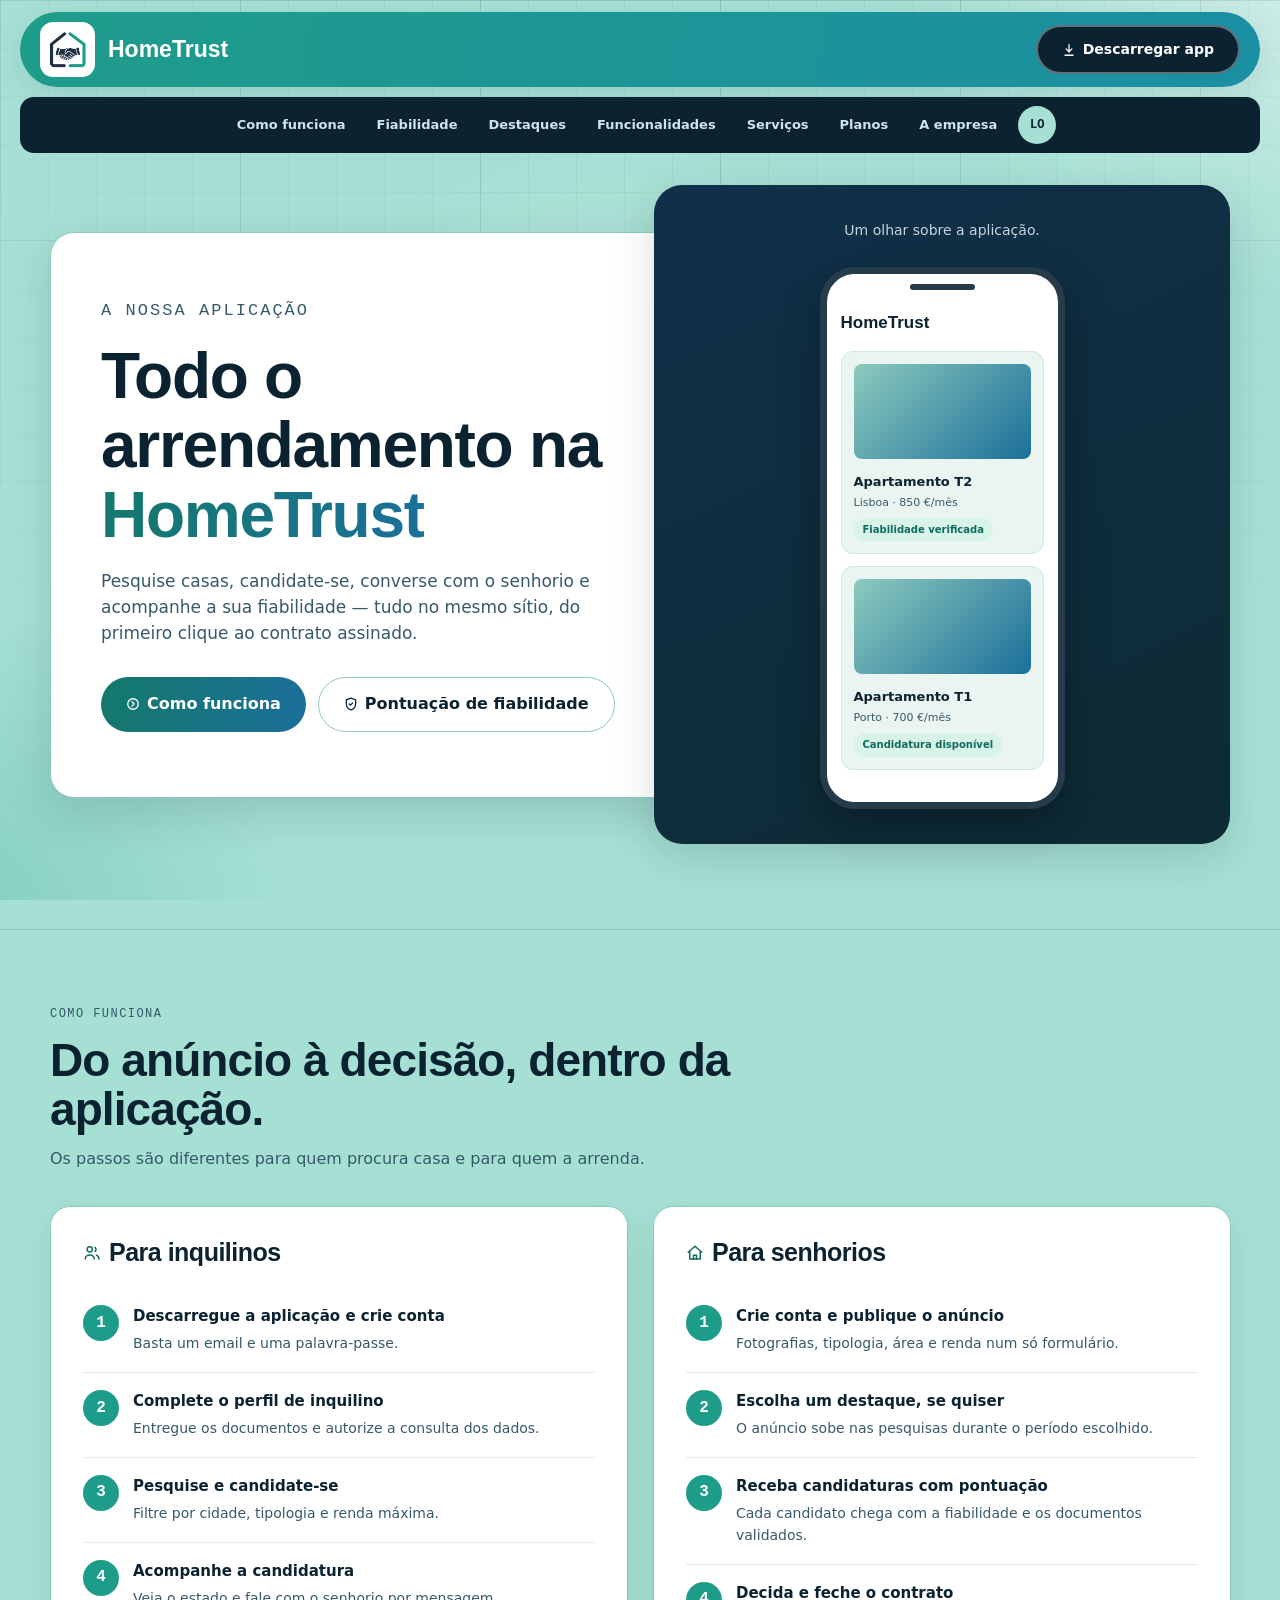
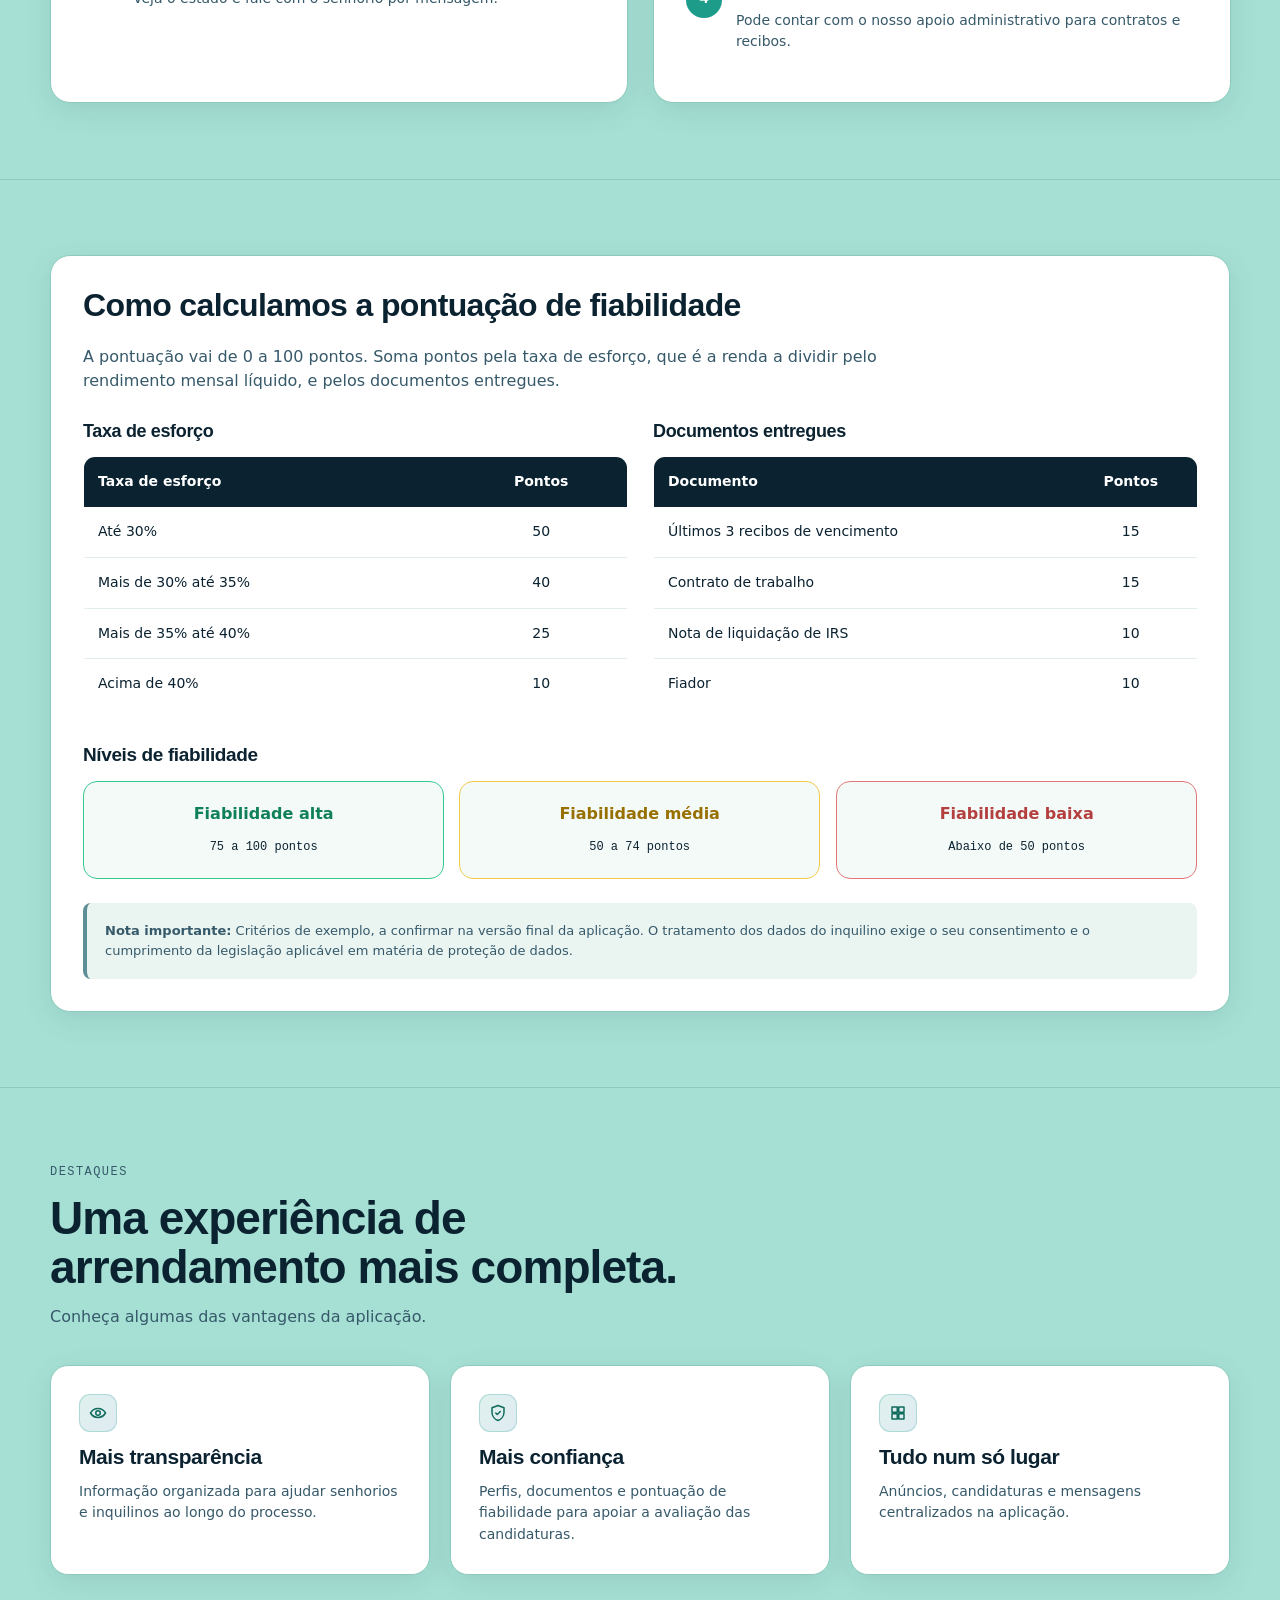
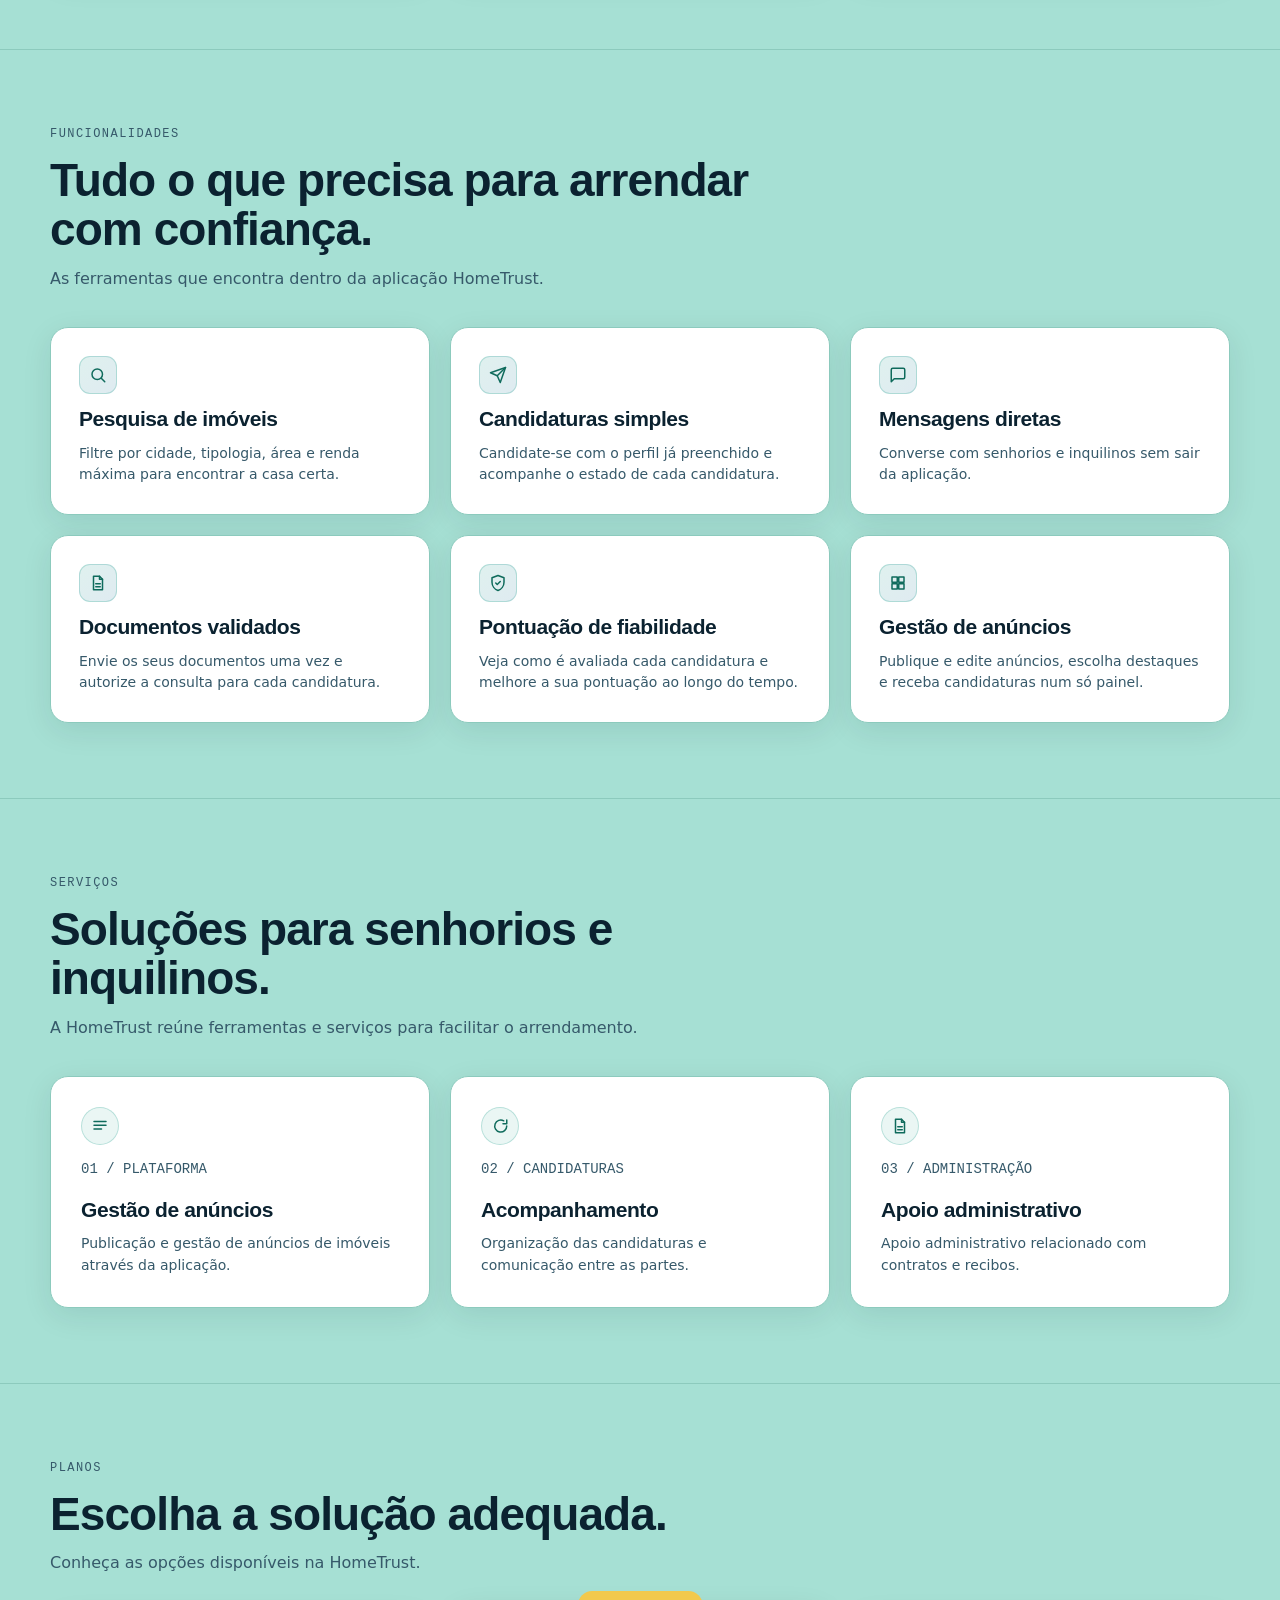
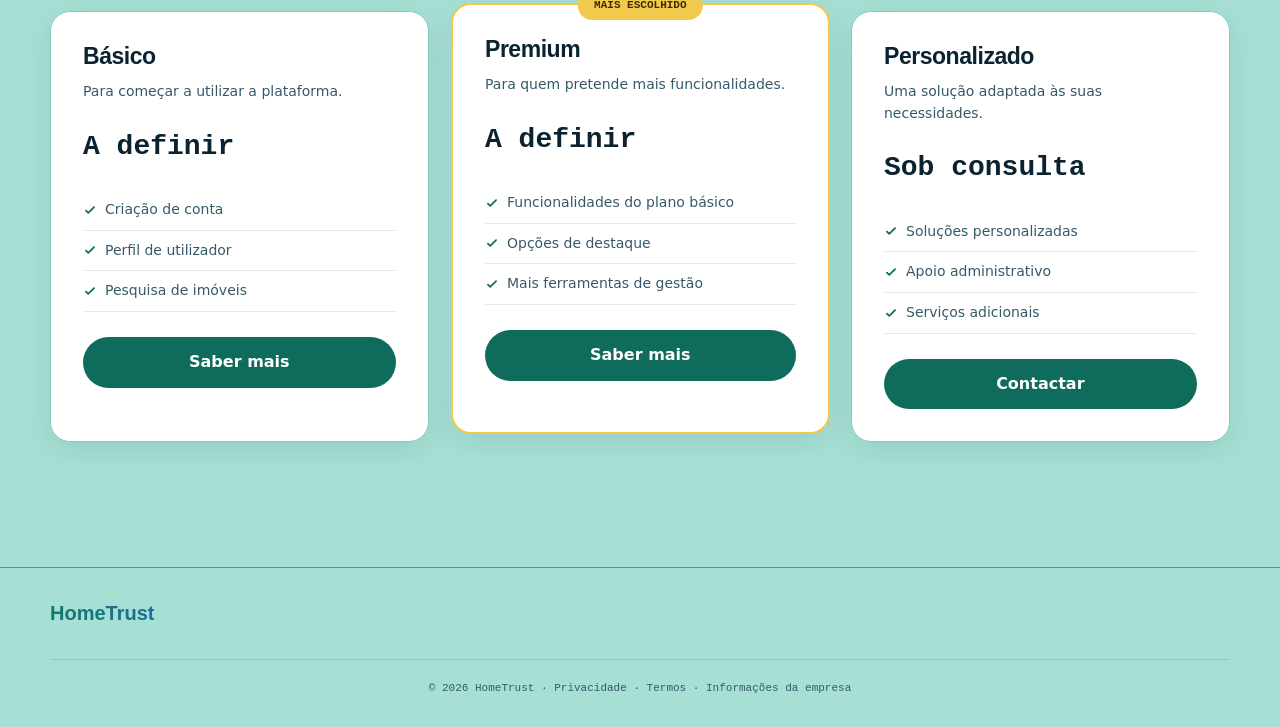
==== commit c1da925f: "mudança das paginas e agr é empresa" ====
--- a/index.html
+++ b/index.html
@@ -1,195 +1,966 @@
-
-<!DOCTYPE html>
+<!doctype html>
 <html lang="pt">
-
-<head>
-
-    <meta charset="UTF-8">
-
-    <meta name="viewport"
-          content="width=device-width, initial-scale=1.0">
-
-    <meta name="description"
-          content="DOMYRA - Serviços de programação e informática.">
-
-    <title>DOMYRA | Programação e Informática</title>
-
-    <link rel="stylesheet" href="style.css">
-
-</head>
-
-
-<body>
-
-
-<!-- =================================================
+  <head>
+    <meta charset="UTF-8" />
+
+    <meta name="viewport" content="width=device-width, initial-scale=1.0" />
+
+    <meta
+      name="description"
+      content="HomeTrust - Como funciona a aplicação de arrendamento com pontuação de fiabilidade."
+    />
+
+    <title>HomeTrust | Como funciona a aplicação</title>
+
+    <link rel="stylesheet" href="style.css" />
+  </head>
+
+  <body>
+    <!-- =================================================
      1. HEADER
 ================================================== -->
 
-<header>
-
-    <div class="header-inner">
-
-
+    <header>
+      <div class="header-inner">
         <!-- PRIMEIRA BARRA -->
 
         <div class="top-bar">
-
-            <a href="#topo" class="logo-bolha">
-
-                <img
-                    src="Logotipo%20-%20HomeTrust%20-%20Sem%20fundo.png"
-                    alt="Logótipo DOMYRA"
-                    class="logo-img"
-                >
-
-                <span>HomeTrust</span>
-
-            </a>
-
-
-            <a href="#contactos" class="download-btn">
-                <svg class="btn-icon" viewBox="0 0 24 24" fill="none" stroke="currentColor" stroke-width="2.2" stroke-linecap="round" stroke-linejoin="round" aria-hidden="true"><rect x="3" y="5" width="18" height="14" rx="2"/><path d="m3 7 9 6 9-6"/></svg>
-                Fale connosco
-            </a>
-
-        </div>
-
+          <a href="aplicacao.html" class="logo-bolha">
+            <img
+              src="Logotipo%20-%20HomeTrust%20-%20Sem%20fundo.png"
+              alt="Logótipo HomeTrust"
+              class="logo-img"
+            />
+
+            <span>HomeTrust</span>
+          </a>
+
+          <a href="index.html#contactos" class="download-btn">
+            <svg
+              class="btn-icon"
+              viewBox="0 0 24 24"
+              fill="none"
+              stroke="currentColor"
+              stroke-width="2.2"
+              stroke-linecap="round"
+              stroke-linejoin="round"
+              aria-hidden="true"
+            >
+              <path d="M12 3v12" />
+              <path d="m7 10 5 5 5-5" />
+              <path d="M5 21h14" />
+            </svg>
+            Descarregar app
+          </a>
+        </div>
 
         <!-- SEGUNDA BARRA -->
 
         <nav class="nav-bar">
-
-            <div class="nav-links">
-
-                <a href="#sobre">Sobre nós</a>
-
-                <a href="#contactos">Contactos</a>
-
-                <a href="aplicacao.html">Site de aplicação</a>
-
-            </div>
-
-
-            <a href="#contactos"
-               class="user-circle"
-               aria-label="Área de utilizador">
-
-                LO
-
-            </a>
-
+          <div class="nav-links">
+            <a href="#como-funciona">Como funciona</a>
+
+            <a href="#fiabilidade">Fiabilidade</a>
+
+            <a href="#destaques">Destaques</a>
+
+            <a href="#funcionalidades">Funcionalidades</a>
+
+            <a href="#servicos">Serviços</a>
+
+            <a href="#planos">Planos</a>
+
+            <a href="index.html">A empresa</a>
+          </div>
+
+          <a
+            href="index.html#contactos"
+            class="user-circle"
+            aria-label="Área de utilizador"
+          >
+            LO
+          </a>
         </nav>
-
-    </div>
-
-</header>
-
-
-
-<!-- =================================================
+      </div>
+    </header>
+
+    <!-- =================================================
      2. CONTEÚDO PRINCIPAL
 ================================================== -->
 
-<main>
-
-
-<!-- =================================================
+    <main>
+      <!-- =================================================
      3. INÍCIO
 ================================================== -->
 
-<section id="topo" class="hero container">
-
-
-    <!-- CARTÃO BRANCO -->
-
-    <div class="hero-content reveal is-visible">
-
-        <p class="eyebrow">
-            Programação e informática
-        </p>
-
-
-        <h1>
-            Tecnologia com confiança na
-            <span class="brand-text">DOMYRA</span>
-        </h1>
-
-
-        <p>
-            Somos uma empresa de serviços de programação
-            e informática, dedicada a criar soluções digitais
-            simples e eficazes para os nossos clientes.
-        </p>
-
-
-        <div class="hero-actions">
-
-            <a href="aplicacao.html" class="btn-primary">
-                <svg class="btn-icon" viewBox="0 0 24 24" fill="none" stroke="currentColor" stroke-width="2.2" stroke-linecap="round" stroke-linejoin="round" aria-hidden="true"><rect x="7" y="2" width="10" height="20" rx="2.5"/><path d="M11 18h2"/></svg>
-                Ver site de aplicação
+      <section id="topo" class="hero container">
+        <!-- CARTÃO BRANCO -->
+
+        <div class="hero-content reveal is-visible">
+          <p class="eyebrow">A nossa aplicação</p>
+
+          <h1>
+            Todo o arrendamento na
+            <span class="brand-text">HomeTrust</span>
+          </h1>
+
+          <p>
+            Pesquise casas, candidate-se, converse com o senhorio e acompanhe a
+            sua fiabilidade — tudo no mesmo sítio, do primeiro clique ao
+            contrato assinado.
+          </p>
+
+          <div class="hero-actions">
+            <a href="#como-funciona" class="btn-primary">
+              <svg
+                class="btn-icon"
+                viewBox="0 0 24 24"
+                fill="none"
+                stroke="currentColor"
+                stroke-width="2.2"
+                stroke-linecap="round"
+                stroke-linejoin="round"
+                aria-hidden="true"
+              >
+                <circle cx="12" cy="12" r="9" />
+                <path d="m10 8 4 4-4 4" />
+              </svg>
+              Como funciona
             </a>
 
-            <a href="#sobre" class="btn-secondary">
-                <svg class="btn-icon" viewBox="0 0 24 24" fill="none" stroke="currentColor" stroke-width="2.2" stroke-linecap="round" stroke-linejoin="round" aria-hidden="true"><path d="M3 11 12 3l9 8"/><path d="M5 10v10h14V10"/></svg>
-                Conhecer a empresa
+            <a href="#fiabilidade" class="btn-secondary">
+              <svg
+                class="btn-icon"
+                viewBox="0 0 24 24"
+                fill="none"
+                stroke="currentColor"
+                stroke-width="2.2"
+                stroke-linecap="round"
+                stroke-linejoin="round"
+                aria-hidden="true"
+              >
+                <path d="M12 2 4 5v6c0 5 3.5 9.5 8 11 4.5-1.5 8-6 8-11V5z" />
+                <path d="m9 12 2 2 4-4" />
+              </svg>
+              Pontuação de fiabilidade
             </a>
+          </div>
+        </div>
+
+        <!-- PAINEL ESCURO -->
+
+        <div class="hero-panel reveal is-visible">
+          <p>Um olhar sobre a aplicação.</p>
+
+          <!-- SIMULAÇÃO DE TELEMÓVEL -->
+
+          <div class="phone">
+            <div class="phone-notch"></div>
+
+            <div class="phone-header">HomeTrust</div>
+
+            <div class="phone-property">
+              <div class="phone-image"></div>
+
+              <b>Apartamento T2</b>
+
+              <p>Lisboa · 850 €/mês</p>
+
+              <span class="phone-score"> Fiabilidade verificada </span>
+            </div>
+
+            <div class="phone-property">
+              <div class="phone-image"></div>
+
+              <b>Apartamento T1</b>
+
+              <p>Porto · 700 €/mês</p>
+
+              <span class="phone-score"> Candidatura disponível </span>
+            </div>
+          </div>
+        </div>
+      </section>
+
+      <!-- =================================================
+     4. COMO FUNCIONA
+================================================== -->
+
+      <section class="block" id="como-funciona">
+        <div class="container">
+          <div class="section-head">
+            <p class="eyebrow">Como funciona</p>
+
+            <h2>Do anúncio à decisão, dentro da aplicação.</h2>
+
+            <p>
+              Os passos são diferentes para quem procura casa e para quem a
+              arrenda.
+            </p>
+          </div>
+
+          <div class="how-grid">
+            <!-- ---------------------------------
+                 4.1 INQUILINOS
+            ---------------------------------- -->
+
+            <div class="how-card">
+              <h3>
+                <svg
+                  class="title-icon"
+                  viewBox="0 0 24 24"
+                  fill="none"
+                  stroke="currentColor"
+                  stroke-width="2"
+                  stroke-linecap="round"
+                  stroke-linejoin="round"
+                  aria-hidden="true"
+                >
+                  <circle cx="9" cy="7" r="3.5" />
+                  <path d="M3 20c0-3.3 2.7-5.5 6-5.5s6 2.2 6 5.5" />
+                  <path d="M16 4.5a3.5 3.5 0 0 1 0 5.5" />
+                  <path d="M18 14.8c2 .8 3.2 2.5 3.2 5.2" />
+                </svg>
+                Para inquilinos
+              </h3>
+
+              <ol class="steps">
+                <li>
+                  <span class="step-number">1</span>
+
+                  <div class="step-content">
+                    <b> Descarregue a aplicação e crie conta </b>
+
+                    <p>Basta um email e uma palavra-passe.</p>
+                  </div>
+                </li>
+
+                <li>
+                  <span class="step-number">2</span>
+
+                  <div class="step-content">
+                    <b> Complete o perfil de inquilino </b>
+
+                    <p>
+                      Entregue os documentos e autorize a consulta dos dados.
+                    </p>
+                  </div>
+                </li>
+
+                <li>
+                  <span class="step-number">3</span>
+
+                  <div class="step-content">
+                    <b> Pesquise e candidate-se </b>
+
+                    <p>Filtre por cidade, tipologia e renda máxima.</p>
+                  </div>
+                </li>
+
+                <li>
+                  <span class="step-number">4</span>
+
+                  <div class="step-content">
+                    <b> Acompanhe a candidatura </b>
+
+                    <p>Veja o estado e fale com o senhorio por mensagem.</p>
+                  </div>
+                </li>
+              </ol>
+            </div>
+
+            <!-- ---------------------------------
+                 4.2 SENHORIOS
+            ---------------------------------- -->
+
+            <div class="how-card">
+              <h3>
+                <svg
+                  class="title-icon"
+                  viewBox="0 0 24 24"
+                  fill="none"
+                  stroke="currentColor"
+                  stroke-width="2"
+                  stroke-linecap="round"
+                  stroke-linejoin="round"
+                  aria-hidden="true"
+                >
+                  <path d="M3 11 12 3l9 8" />
+                  <path d="M5 10v10h14V10" />
+                  <path d="M10 20v-5h4v5" />
+                </svg>
+                Para senhorios
+              </h3>
+
+              <ol class="steps">
+                <li>
+                  <span class="step-number">1</span>
+
+                  <div class="step-content">
+                    <b> Crie conta e publique o anúncio </b>
+
+                    <p>
+                      Fotografias, tipologia, área e renda num só formulário.
+                    </p>
+                  </div>
+                </li>
+
+                <li>
+                  <span class="step-number">2</span>
+
+                  <div class="step-content">
+                    <b> Escolha um destaque, se quiser </b>
+
+                    <p>
+                      O anúncio sobe nas pesquisas durante o período escolhido.
+                    </p>
+                  </div>
+                </li>
+
+                <li>
+                  <span class="step-number">3</span>
+
+                  <div class="step-content">
+                    <b> Receba candidaturas com pontuação </b>
+
+                    <p>
+                      Cada candidato chega com a fiabilidade e os documentos
+                      validados.
+                    </p>
+                  </div>
+                </li>
+
+                <li>
+                  <span class="step-number">4</span>
+
+                  <div class="step-content">
+                    <b> Decida e feche o contrato </b>
+
+                    <p>
+                      Pode contar com o nosso apoio administrativo para
+                      contratos e recibos.
+                    </p>
+                  </div>
+                </li>
+              </ol>
+            </div>
+          </div>
+        </div>
+      </section>
+
+      <!-- =================================================
+     5. PONTUAÇÃO DE FIABILIDADE
+================================================== -->
+
+      <section class="block" id="fiabilidade">
+        <div class="container">
+          <div class="how-card reliability-card">
+            <h3>Como calculamos a pontuação de fiabilidade</h3>
+
+            <p class="reliability-intro">
+              A pontuação vai de 0 a 100 pontos. Soma pontos pela taxa de
+              esforço, que é a renda a dividir pelo rendimento mensal líquido, e
+              pelos documentos entregues.
+            </p>
+
+            <!-- TABELAS -->
+
+            <div class="reliability-tables">
+              <!-- TAXA DE ESFORÇO -->
+
+              <div>
+                <h4>Taxa de esforço</h4>
+
+                <table class="reliability-table">
+                  <thead>
+                    <tr>
+                      <th>Taxa de esforço</th>
+                      <th>Pontos</th>
+                    </tr>
+                  </thead>
+
+                  <tbody>
+                    <tr>
+                      <td>Até 30%</td>
+                      <td>50</td>
+                    </tr>
+
+                    <tr>
+                      <td>Mais de 30% até 35%</td>
+                      <td>40</td>
+                    </tr>
+
+                    <tr>
+                      <td>Mais de 35% até 40%</td>
+                      <td>25</td>
+                    </tr>
+
+                    <tr>
+                      <td>Acima de 40%</td>
+                      <td>10</td>
+                    </tr>
+                  </tbody>
+                </table>
+              </div>
+
+              <!-- DOCUMENTOS -->
+
+              <div>
+                <h4>Documentos entregues</h4>
+
+                <table class="reliability-table">
+                  <thead>
+                    <tr>
+                      <th>Documento</th>
+                      <th>Pontos</th>
+                    </tr>
+                  </thead>
+
+                  <tbody>
+                    <tr>
+                      <td>Últimos 3 recibos de vencimento</td>
+                      <td>15</td>
+                    </tr>
+
+                    <tr>
+                      <td>Contrato de trabalho</td>
+                      <td>15</td>
+                    </tr>
+
+                    <tr>
+                      <td>Nota de liquidação de IRS</td>
+                      <td>10</td>
+                    </tr>
+
+                    <tr>
+                      <td>Fiador</td>
+                      <td>10</td>
+                    </tr>
+                  </tbody>
+                </table>
+              </div>
+            </div>
+
+            <!-- CLASSIFICAÇÃO -->
+
+            <h4 class="reliability-title">Níveis de fiabilidade</h4>
+
+            <div class="reliability-levels">
+              <div class="level level-high">
+                <b>Fiabilidade alta</b>
+
+                <span>75 a 100 pontos</span>
+              </div>
+
+              <div class="level level-medium">
+                <b>Fiabilidade média</b>
+
+                <span>50 a 74 pontos</span>
+              </div>
+
+              <div class="level level-low">
+                <b>Fiabilidade baixa</b>
+
+                <span>Abaixo de 50 pontos</span>
+              </div>
+            </div>
+
+            <!-- NOTA -->
+
+            <div class="reliability-note">
+              <b>Nota importante:</b>
+
+              Critérios de exemplo, a confirmar na versão final da aplicação. O
+              tratamento dos dados do inquilino exige o seu consentimento e o
+              cumprimento da legislação aplicável em matéria de proteção de
+              dados.
+            </div>
+          </div>
+        </div>
+      </section>
+
+      <!-- =================================================
+     6. DESTAQUES
+================================================== -->
+
+      <section class="block" id="destaques">
+        <div class="container">
+          <div class="section-head">
+            <p class="eyebrow">Destaques</p>
+
+            <h2>Uma experiência de arrendamento mais completa.</h2>
+
+            <p>Conheça algumas das vantagens da aplicação.</p>
+          </div>
+
+          <div class="highlight-grid">
+            <article class="highlight-card">
+              <div class="card-icon">
+                <svg
+                  viewBox="0 0 24 24"
+                  fill="none"
+                  stroke="currentColor"
+                  stroke-width="2"
+                  stroke-linecap="round"
+                  stroke-linejoin="round"
+                  aria-hidden="true"
+                >
+                  <circle cx="12" cy="12" r="3" />
+                  <path d="M2 12s3.5-6 10-6 10 6 10 6-3.5 6-10 6-10-6-10-6Z" />
+                </svg>
+              </div>
+
+              <h3>Mais transparência</h3>
+
+              <p>
+                Informação organizada para ajudar senhorios e inquilinos ao
+                longo do processo.
+              </p>
+            </article>
+
+            <article class="highlight-card">
+              <div class="card-icon">
+                <svg
+                  viewBox="0 0 24 24"
+                  fill="none"
+                  stroke="currentColor"
+                  stroke-width="2"
+                  stroke-linecap="round"
+                  stroke-linejoin="round"
+                  aria-hidden="true"
+                >
+                  <path d="M12 2 4 5v6c0 5 3.5 9.5 8 11 4.5-1.5 8-6 8-11V5z" />
+                  <path d="m9 12 2 2 4-4" />
+                </svg>
+              </div>
+
+              <h3>Mais confiança</h3>
+
+              <p>
+                Perfis, documentos e pontuação de fiabilidade para apoiar a
+                avaliação das candidaturas.
+              </p>
+            </article>
+
+            <article class="highlight-card">
+              <div class="card-icon">
+                <svg
+                  viewBox="0 0 24 24"
+                  fill="none"
+                  stroke="currentColor"
+                  stroke-width="2"
+                  stroke-linecap="round"
+                  stroke-linejoin="round"
+                  aria-hidden="true"
+                >
+                  <path d="M4 4h7v7H4z" />
+                  <path d="M13 4h7v7h-7z" />
+                  <path d="M4 13h7v7H4z" />
+                  <path d="M13 13h7v7h-7z" />
+                </svg>
+              </div>
+
+              <h3>Tudo num só lugar</h3>
+
+              <p>
+                Anúncios, candidaturas e mensagens centralizados na aplicação.
+              </p>
+            </article>
+          </div>
+        </div>
+      </section>
+
+      <!-- =================================================
+      7. FUNCIONALIDADES
+================================================= -->
+
+      <section class="block" id="funcionalidades">
+        <div class="container">
+          <div class="section-head">
+            <p class="eyebrow">Funcionalidades</p>
+
+            <h2>Tudo o que precisa para arrendar com confiança.</h2>
+
+            <p>
+              As ferramentas que encontra dentro da aplicação HomeTrust.
+            </p>
+          </div>
+
+          <div class="highlight-grid">
+            <article class="highlight-card">
+              <div class="card-icon">
+                <svg
+                  viewBox="0 0 24 24"
+                  fill="none"
+                  stroke="currentColor"
+                  stroke-width="2"
+                  stroke-linecap="round"
+                  stroke-linejoin="round"
+                  aria-hidden="true"
+                >
+                  <circle cx="11" cy="11" r="7" />
+                  <path d="m21 21-4.3-4.3" />
+                </svg>
+              </div>
+
+              <h3>Pesquisa de imóveis</h3>
+
+              <p>
+                Filtre por cidade, tipologia, área e renda máxima para
+                encontrar a casa certa.
+              </p>
+            </article>
+
+            <article class="highlight-card">
+              <div class="card-icon">
+                <svg
+                  viewBox="0 0 24 24"
+                  fill="none"
+                  stroke="currentColor"
+                  stroke-width="2"
+                  stroke-linecap="round"
+                  stroke-linejoin="round"
+                  aria-hidden="true"
+                >
+                  <path d="M22 2 11 13" />
+                  <path d="M22 2 15 22l-4-9-9-4z" />
+                </svg>
+              </div>
+
+              <h3>Candidaturas simples</h3>
+
+              <p>
+                Candidate-se com o perfil já preenchido e acompanhe o estado
+                de cada candidatura.
+              </p>
+            </article>
+
+            <article class="highlight-card">
+              <div class="card-icon">
+                <svg
+                  viewBox="0 0 24 24"
+                  fill="none"
+                  stroke="currentColor"
+                  stroke-width="2"
+                  stroke-linecap="round"
+                  stroke-linejoin="round"
+                  aria-hidden="true"
+                >
+                  <path d="M21 15a2 2 0 0 1-2 2H7l-4 4V5a2 2 0 0 1 2-2h14a2 2 0 0 1 2 2z" />
+                </svg>
+              </div>
+
+              <h3>Mensagens diretas</h3>
+
+              <p>
+                Converse com senhorios e inquilinos sem sair da aplicação.
+              </p>
+            </article>
+
+            <article class="highlight-card">
+              <div class="card-icon">
+                <svg
+                  viewBox="0 0 24 24"
+                  fill="none"
+                  stroke="currentColor"
+                  stroke-width="2"
+                  stroke-linecap="round"
+                  stroke-linejoin="round"
+                  aria-hidden="true"
+                >
+                  <path d="M14 3H6v18h12V7z" />
+                  <path d="M14 3v4h4" />
+                  <path d="M9 13h6M9 17h6" />
+                </svg>
+              </div>
+
+              <h3>Documentos validados</h3>
+
+              <p>
+                Envie os seus documentos uma vez e autorize a consulta para
+                cada candidatura.
+              </p>
+            </article>
+
+            <article class="highlight-card">
+              <div class="card-icon">
+                <svg
+                  viewBox="0 0 24 24"
+                  fill="none"
+                  stroke="currentColor"
+                  stroke-width="2"
+                  stroke-linecap="round"
+                  stroke-linejoin="round"
+                  aria-hidden="true"
+                >
+                  <path d="M12 2 4 5v6c0 5 3.5 9.5 8 11 4.5-1.5 8-6 8-11V5z" />
+                  <path d="m9 12 2 2 4-4" />
+                </svg>
+              </div>
+
+              <h3>Pontuação de fiabilidade</h3>
+
+              <p>
+                Veja como é avaliada cada candidatura e melhore a sua pontuação
+                ao longo do tempo.
+              </p>
+            </article>
+
+            <article class="highlight-card">
+              <div class="card-icon">
+                <svg
+                  viewBox="0 0 24 24"
+                  fill="none"
+                  stroke="currentColor"
+                  stroke-width="2"
+                  stroke-linecap="round"
+                  stroke-linejoin="round"
+                  aria-hidden="true"
+                >
+                  <path d="M4 4h7v7H4z" />
+                  <path d="M13 4h7v7h-7z" />
+                  <path d="M4 13h7v7H4z" />
+                  <path d="M13 13h7v7h-7z" />
+                </svg>
+              </div>
+
+              <h3>Gestão de anúncios</h3>
+
+              <p>
+                Publique e edite anúncios, escolha destaques e receba
+                candidaturas num só painel.
+              </p>
+            </article>
+          </div>
+        </div>
+      </section>
+<!-- =================================================
+     8. SERVIÇOS
+================================================== -->
+
+<section class="block" id="servicos">
+
+    <div class="container">
+
+
+        <div class="section-head">
+
+            <p class="eyebrow">Serviços</p>
+
+            <h2>
+                Soluções para senhorios e inquilinos.
+            </h2>
+
+            <p>
+                A HomeTrust reúne ferramentas e serviços
+                para facilitar o arrendamento.
+            </p>
+
+        </div>
+
+
+
+        <div class="service-grid">
+
+
+            <article class="service-card">
+
+                <div class="card-icon card-icon-soft">
+                    <svg viewBox="0 0 24 24" fill="none" stroke="currentColor" stroke-width="2" stroke-linecap="round" stroke-linejoin="round" aria-hidden="true"><path d="M4 6h16M4 11h16M4 16h10"/></svg>
+                </div>
+
+                <p class="service-number">01 / PLATAFORMA</p>
+
+                <h3>Gestão de anúncios</h3>
+
+                <p>
+                    Publicação e gestão de anúncios de imóveis
+                    através da aplicação.
+                </p>
+
+            </article>
+
+
+
+            <article class="service-card">
+
+                <div class="card-icon card-icon-soft">
+                    <svg viewBox="0 0 24 24" fill="none" stroke="currentColor" stroke-width="2" stroke-linecap="round" stroke-linejoin="round" aria-hidden="true"><path d="M21 12a8 8 0 1 1-4-6.9"/><path d="M21 4v5h-5"/></svg>
+                </div>
+
+                <p class="service-number">02 / CANDIDATURAS</p>
+
+                <h3>Acompanhamento</h3>
+
+                <p>
+                    Organização das candidaturas e comunicação
+                    entre as partes.
+                </p>
+
+            </article>
+
+
+
+            <article class="service-card">
+
+                <div class="card-icon card-icon-soft">
+                    <svg viewBox="0 0 24 24" fill="none" stroke="currentColor" stroke-width="2" stroke-linecap="round" stroke-linejoin="round" aria-hidden="true"><path d="M14 3H6v18h12V7z"/><path d="M14 3v4h4"/><path d="M9 13h6M9 17h6"/></svg>
+                </div>
+
+                <p class="service-number">03 / ADMINISTRAÇÃO</p>
+
+                <h3>Apoio administrativo</h3>
+
+                <p>
+                    Apoio administrativo relacionado com
+                    contratos e recibos.
+                </p>
+
+            </article>
+
 
         </div>
 
     </div>
 
-
-
-    <!-- PAINEL ESCURO -->
-
-    <div class="hero-panel reveal is-visible">
-
-        <p>
-            O que fazemos, em poucas palavras.
-        </p>
-
-
-        <!-- SIMULAÇÃO DE TELEMÓVEL -->
-
-        <div class="phone">
-
-            <div class="phone-notch"></div>
-
-
-            <div class="phone-header">
-                DOMYRA
-            </div>
-
-
-            <div class="phone-property">
-
-                <div class="phone-image"></div>
-
-                <b>Programação</b>
-
-                <p>Websites, apps e software à medida</p>
-
-                <span class="phone-score">
-                    Desenvolvimento
+</section>
+
+
+
+<!-- =================================================
+     9. PLANOS
+================================================== -->
+
+<section class="block" id="planos">
+
+    <div class="container">
+
+
+        <div class="section-head">
+
+            <p class="eyebrow">Planos</p>
+
+            <h2>
+                Escolha a solução adequada.
+            </h2>
+
+            <p>
+                Conheça as opções disponíveis na HomeTrust.
+            </p>
+
+        </div>
+
+
+
+        <div class="plans-grid">
+
+
+            <!-- PLANO 1 -->
+
+            <article class="plan-card">
+
+                <h3>Básico</h3>
+
+                <p>
+                    Para começar a utilizar a plataforma.
+                </p>
+
+                <div class="plan-price">
+                    A definir
+                </div>
+
+
+                <ul class="plan-features">
+
+                    <li><svg class="check-icon" viewBox="0 0 24 24" fill="none" stroke="currentColor" stroke-width="3" stroke-linecap="round" stroke-linejoin="round" aria-hidden="true"><path d="m5 13 4 4L19 7"/></svg>Criação de conta</li>
+
+                    <li><svg class="check-icon" viewBox="0 0 24 24" fill="none" stroke="currentColor" stroke-width="3" stroke-linecap="round" stroke-linejoin="round" aria-hidden="true"><path d="m5 13 4 4L19 7"/></svg>Perfil de utilizador</li>
+
+                    <li><svg class="check-icon" viewBox="0 0 24 24" fill="none" stroke="currentColor" stroke-width="3" stroke-linecap="round" stroke-linejoin="round" aria-hidden="true"><path d="m5 13 4 4L19 7"/></svg>Pesquisa de imóveis</li>
+
+                </ul>
+
+
+                <a href="index.html#contactos" class="plan-btn">
+                    Saber mais
+                </a>
+
+            </article>
+
+
+
+            <!-- PLANO 2 -->
+
+            <article class="plan-card plan-featured">
+
+
+                <span class="plan-badge">
+                    Mais escolhido
                 </span>
 
-            </div>
-
-
-            <div class="phone-property">
-
-                <div class="phone-image"></div>
-
-                <b>Informática</b>
-
-                <p>Suporte, manutenção e consultoria</p>
-
-                <span class="phone-score">
-                    Serviços técnicos
-                </span>
-
-            </div>
+
+                <h3>Premium</h3>
+
+                <p>
+                    Para quem pretende mais funcionalidades.
+                </p>
+
+                <div class="plan-price">
+                    A definir
+                </div>
+
+
+                <ul class="plan-features">
+
+                    <li><svg class="check-icon" viewBox="0 0 24 24" fill="none" stroke="currentColor" stroke-width="3" stroke-linecap="round" stroke-linejoin="round" aria-hidden="true"><path d="m5 13 4 4L19 7"/></svg>Funcionalidades do plano básico</li>
+
+                    <li><svg class="check-icon" viewBox="0 0 24 24" fill="none" stroke="currentColor" stroke-width="3" stroke-linecap="round" stroke-linejoin="round" aria-hidden="true"><path d="m5 13 4 4L19 7"/></svg>Opções de destaque</li>
+
+                    <li><svg class="check-icon" viewBox="0 0 24 24" fill="none" stroke="currentColor" stroke-width="3" stroke-linecap="round" stroke-linejoin="round" aria-hidden="true"><path d="m5 13 4 4L19 7"/></svg>Mais ferramentas de gestão</li>
+
+                </ul>
+
+
+                <a href="index.html#contactos" class="plan-btn">
+                    Saber mais
+                </a>
+
+            </article>
+
+
+
+            <!-- PLANO 3 -->
+
+            <article class="plan-card">
+
+                <h3>Personalizado</h3>
+
+                <p>
+                    Uma solução adaptada às suas necessidades.
+                </p>
+
+                <div class="plan-price">
+                    Sob consulta
+                </div>
+
+
+                <ul class="plan-features">
+
+                    <li><svg class="check-icon" viewBox="0 0 24 24" fill="none" stroke="currentColor" stroke-width="3" stroke-linecap="round" stroke-linejoin="round" aria-hidden="true"><path d="m5 13 4 4L19 7"/></svg>Soluções personalizadas</li>
+
+                    <li><svg class="check-icon" viewBox="0 0 24 24" fill="none" stroke="currentColor" stroke-width="3" stroke-linecap="round" stroke-linejoin="round" aria-hidden="true"><path d="m5 13 4 4L19 7"/></svg>Apoio administrativo</li>
+
+                    <li><svg class="check-icon" viewBox="0 0 24 24" fill="none" stroke="currentColor" stroke-width="3" stroke-linecap="round" stroke-linejoin="round" aria-hidden="true"><path d="m5 13 4 4L19 7"/></svg>Serviços adicionais</li>
+
+                </ul>
+
+
+                <a href="index.html#contactos" class="plan-btn">
+                    Contactar
+                </a>
+
+            </article>
+
 
         </div>
 
@@ -197,241 +968,73 @@
 
 </section>
 
-
-
-<!-- =================================================
-     4. SOBRE NÓS
+    </main>
+
+    <!-- =================================================
+     7. RODAPÉ
 ================================================== -->
 
-<section class="block" id="sobre">
-
-    <div class="container">
-
-        <div class="about">
-
-
-            <!-- APRESENTAÇÃO -->
-
-            <div>
-
-                <div class="section-head">
-
-                    <p class="eyebrow">Sobre nós</p>
-
-                    <h2>
-                        Quem é a DOMYRA.
-                    </h2>
-
-                    <p>
-                        A DOMYRA é uma empresa de serviços de
-                        programação e informática. Desenvolvemos
-                        soluções digitais e apoiamos os nossos
-                        clientes em tudo o que diz respeito à
-                        tecnologia.
-                    </p>
-
-                </div>
-
-
-                <div class="callout">
-
-                    <b>Um dos nossos projetos.</b>
-
-                    A HomeTrust, a nossa plataforma de
-                    arrendamento, é um exemplo do nosso
-                    trabalho.
-
-                    <a href="aplicacao.html" class="callout-link">
-                        Ver a aplicação →
-                    </a>
-
-                </div>
-
-            </div>
-
-
-
-            <!-- INFORMAÇÕES -->
-
-            <div class="facts">
-
-
-                <article>
-
-                    <div class="card-icon">
-                        <svg viewBox="0 0 24 24" fill="none" stroke="currentColor" stroke-width="2" stroke-linecap="round" stroke-linejoin="round" aria-hidden="true"><rect x="4" y="4" width="16" height="16" rx="2"/><path d="m9 9 3 3-3 3"/><path d="m13 15 3-3-3-3" transform="translate(-1 0)"/></svg>
-                    </div>
-
-                    <h3>Programação</h3>
-
-                    <p>
-                        Criação de websites, aplicações e
-                        software à medida das necessidades
-                        de cada cliente.
-                    </p>
-
-                </article>
-
-
-                <article>
-
-                    <div class="card-icon">
-                        <svg viewBox="0 0 24 24" fill="none" stroke="currentColor" stroke-width="2" stroke-linecap="round" stroke-linejoin="round" aria-hidden="true"><rect x="2" y="4" width="20" height="12" rx="2"/><path d="M8 20h8"/><path d="M12 16v4"/></svg>
-                    </div>
-
-                    <h3>Informática</h3>
-
-                    <p>
-                        Suporte técnico, manutenção de
-                        equipamentos e consultoria para
-                        empresas e particulares.
-                    </p>
-
-                </article>
-
-
-            </div>
-
-        </div>
-
-    </div>
-
-</section>
-
-
-
-
-
-<!-- =================================================
-     9. CONTACTOS
-================================================== -->
-
-<section class="block" id="contactos">
-
-    <div class="container">
-
-
-        <div class="contact-card">
-
-
-            <div class="section-head">
-
-                <p class="eyebrow">Contactos</p>
-
-                <h2>
-                    Fale connosco.
-                </h2>
-
-                <p>
-                    Tem um projeto em mente ou precisa de
-                    apoio informático? Entre em contacto
-                    connosco.
-                </p>
-
-            </div>
-
-
-            <!-- Substituir pelo email verdadeiro -->
-
-            <a href="mailto:geral@domyra.pt"
-               class="btn-primary">
-                <svg class="btn-icon" viewBox="0 0 24 24" fill="none" stroke="currentColor" stroke-width="2.2" stroke-linecap="round" stroke-linejoin="round" aria-hidden="true"><rect x="3" y="5" width="18" height="14" rx="2"/><path d="m3 7 9 6 9-6"/></svg>
-                Contactar DOMYRA
-            </a>
-
-
-        </div>
-
-    </div>
-
-</section>
-
-
-</main>
-
-
-
-<!-- =================================================
-     10. RODAPÉ
-================================================== -->
-
-<footer>
-
-    <div class="footer-inner">
-
-
+    <footer>
+      <div class="footer-inner">
         <div class="footer-logo">
-            <span class="brand-text">DOMYRA</span>
-        </div>
-
-
-        <div class="footer-links">
-
-            <a href="#sobre">Sobre nós</a>
-
-            <a href="aplicacao.html">A aplicação</a>
-
-            <a href="#contactos">Contactos</a>
-
-        </div>
-
+          <span class="brand-text">HomeTrust</span>
+        </div>
 
         <div class="footer-legal">
-
-            © 2026 DOMYRA · Privacidade · Termos ·
-            Informações da empresa
-
-        </div>
-
-
-    </div>
-
-</footer>
-
-
-<script>
-
-    /* Animações de entrada ao fazer scroll */
-
-    const revealSelectors = [
+          © 2026 HomeTrust · Privacidade · Termos · Informações da empresa
+        </div>
+      </div>
+    </footer>
+
+    <script>
+      /* Animações de entrada ao fazer scroll */
+
+      const revealSelectors = [
         ".section-head",
         ".callout",
         ".facts article",
-        ".contact-card"
-    ];
-
-    const revealElements = document.querySelectorAll(revealSelectors.join(", "));
-
-    revealElements.forEach(function (element) {
+        ".how-card",
+        ".highlight-card",
+        ".service-card",
+        ".plan-card",
+        ".contact-card",
+        ".level",
+        ".reliability-tables > div",
+      ];
+
+      const revealElements = document.querySelectorAll(
+        revealSelectors.join(", "),
+      );
+
+      revealElements.forEach(function (element) {
         element.classList.add("reveal");
-    });
-
-    const observer = new IntersectionObserver(
+      });
+
+      const observer = new IntersectionObserver(
         function (entries) {
-            entries.forEach(function (entry) {
-                if (entry.isIntersecting) {
-                    entry.target.classList.add("is-visible");
-                    observer.unobserve(entry.target);
-                }
-            });
+          entries.forEach(function (entry) {
+            if (entry.isIntersecting) {
+              entry.target.classList.add("is-visible");
+              observer.unobserve(entry.target);
+            }
+          });
         },
-        { threshold: 0.12 }
-    );
-
-    revealElements.forEach(function (element) {
+        { threshold: 0.12 },
+      );
+
+      revealElements.forEach(function (element) {
         observer.observe(element);
-    });
-
-    /* Escalonamento entre cartões da mesma grelha */
-
-    document.querySelectorAll(
-        ".facts"
-    ).forEach(function (grid) {
-        grid.classList.add("reveal-group");
-    });
-
-</script>
-
-</body>
-
+      });
+
+      /* Escalonamento entre cartões da mesma grelha */
+
+      document
+        .querySelectorAll(
+          ".facts, .how-grid, .highlight-grid, .service-grid, .plans-grid, .reliability-levels",
+        )
+        .forEach(function (grid) {
+          grid.classList.add("reveal-group");
+        });
+    </script>
+  </body>
 </html>
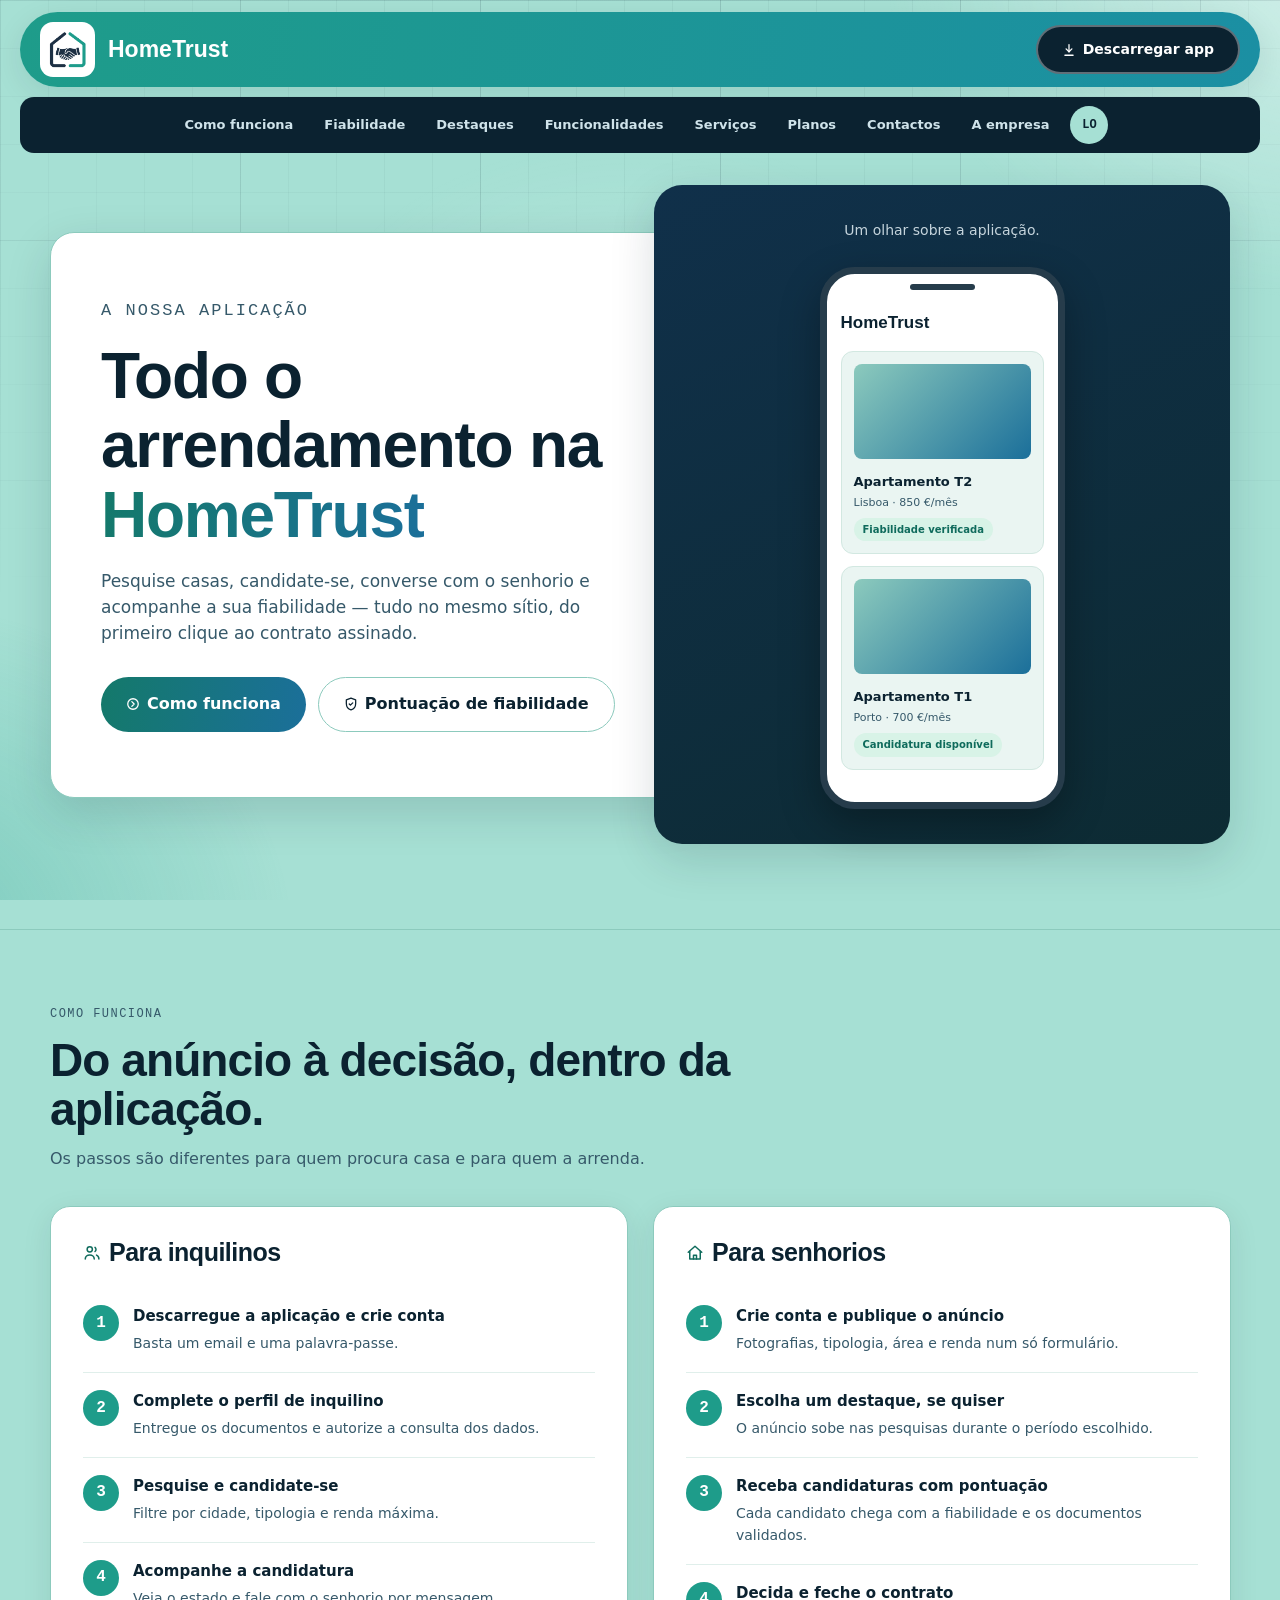
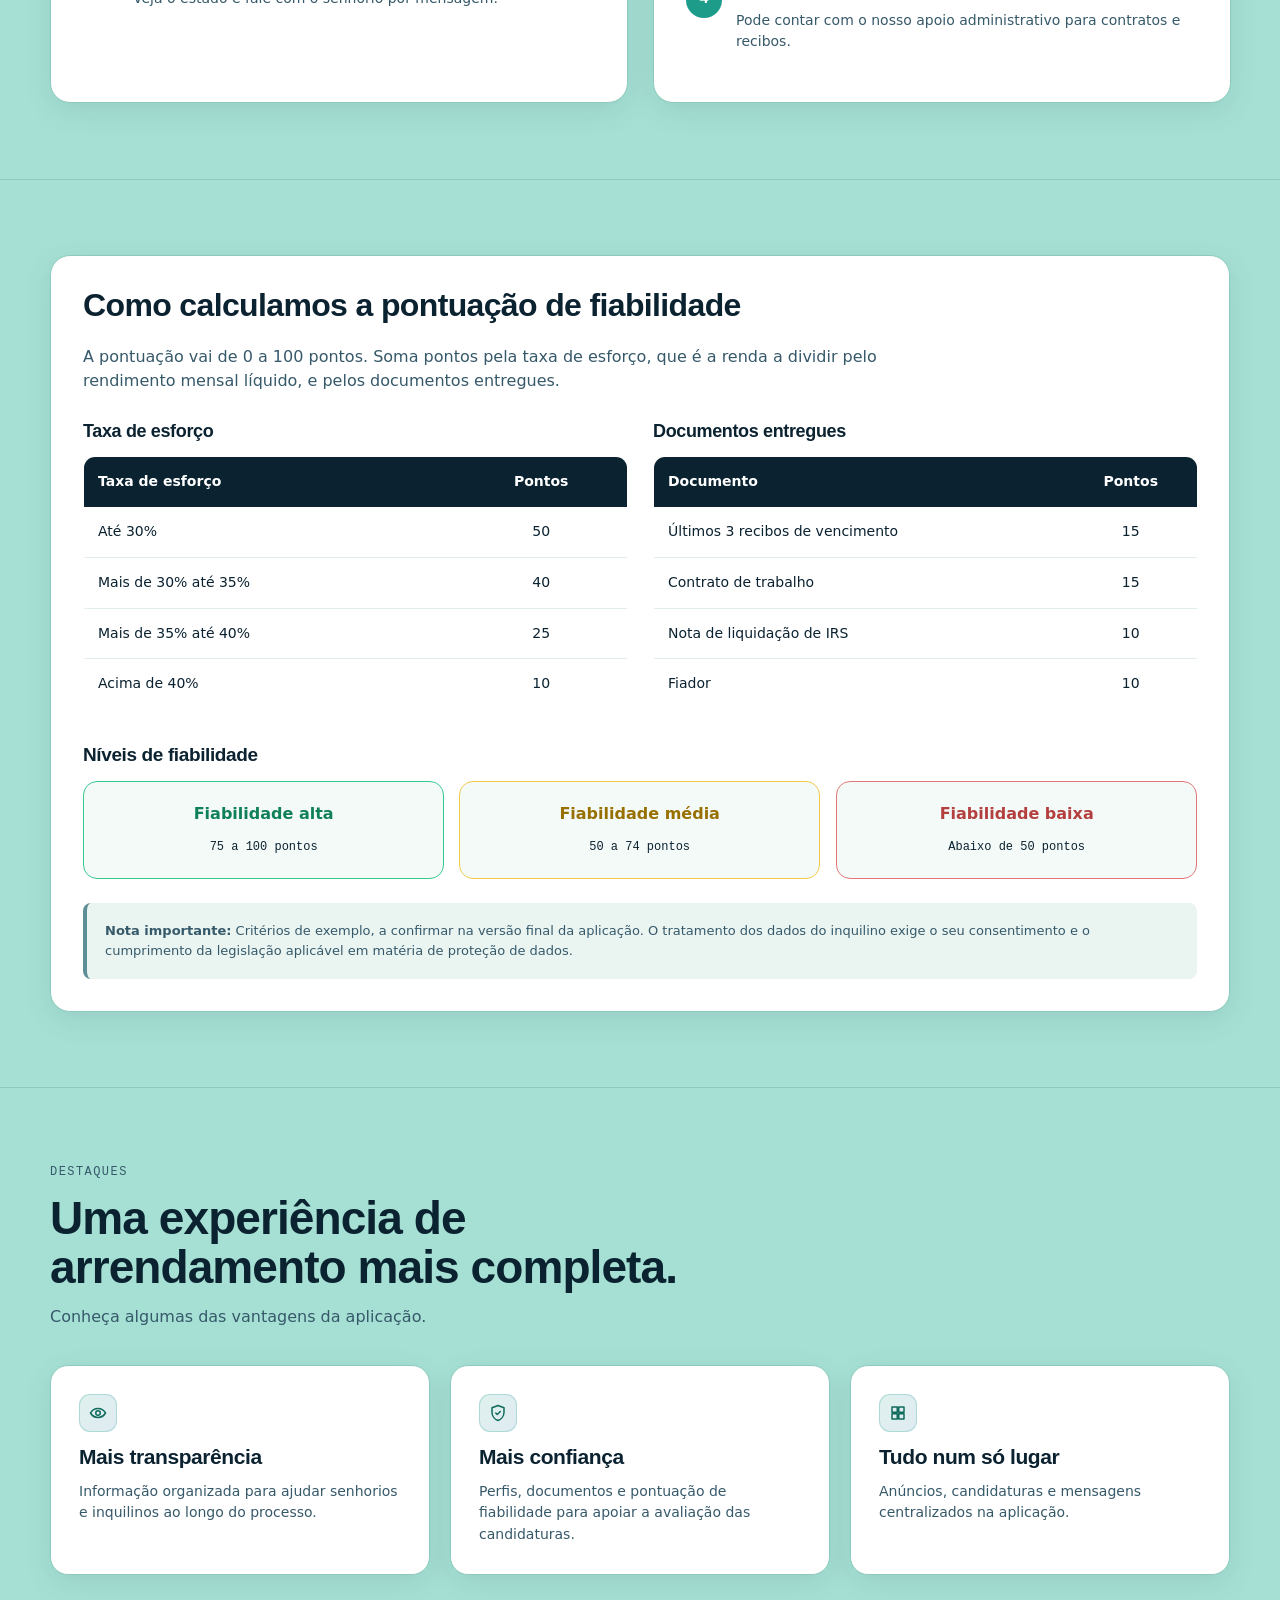
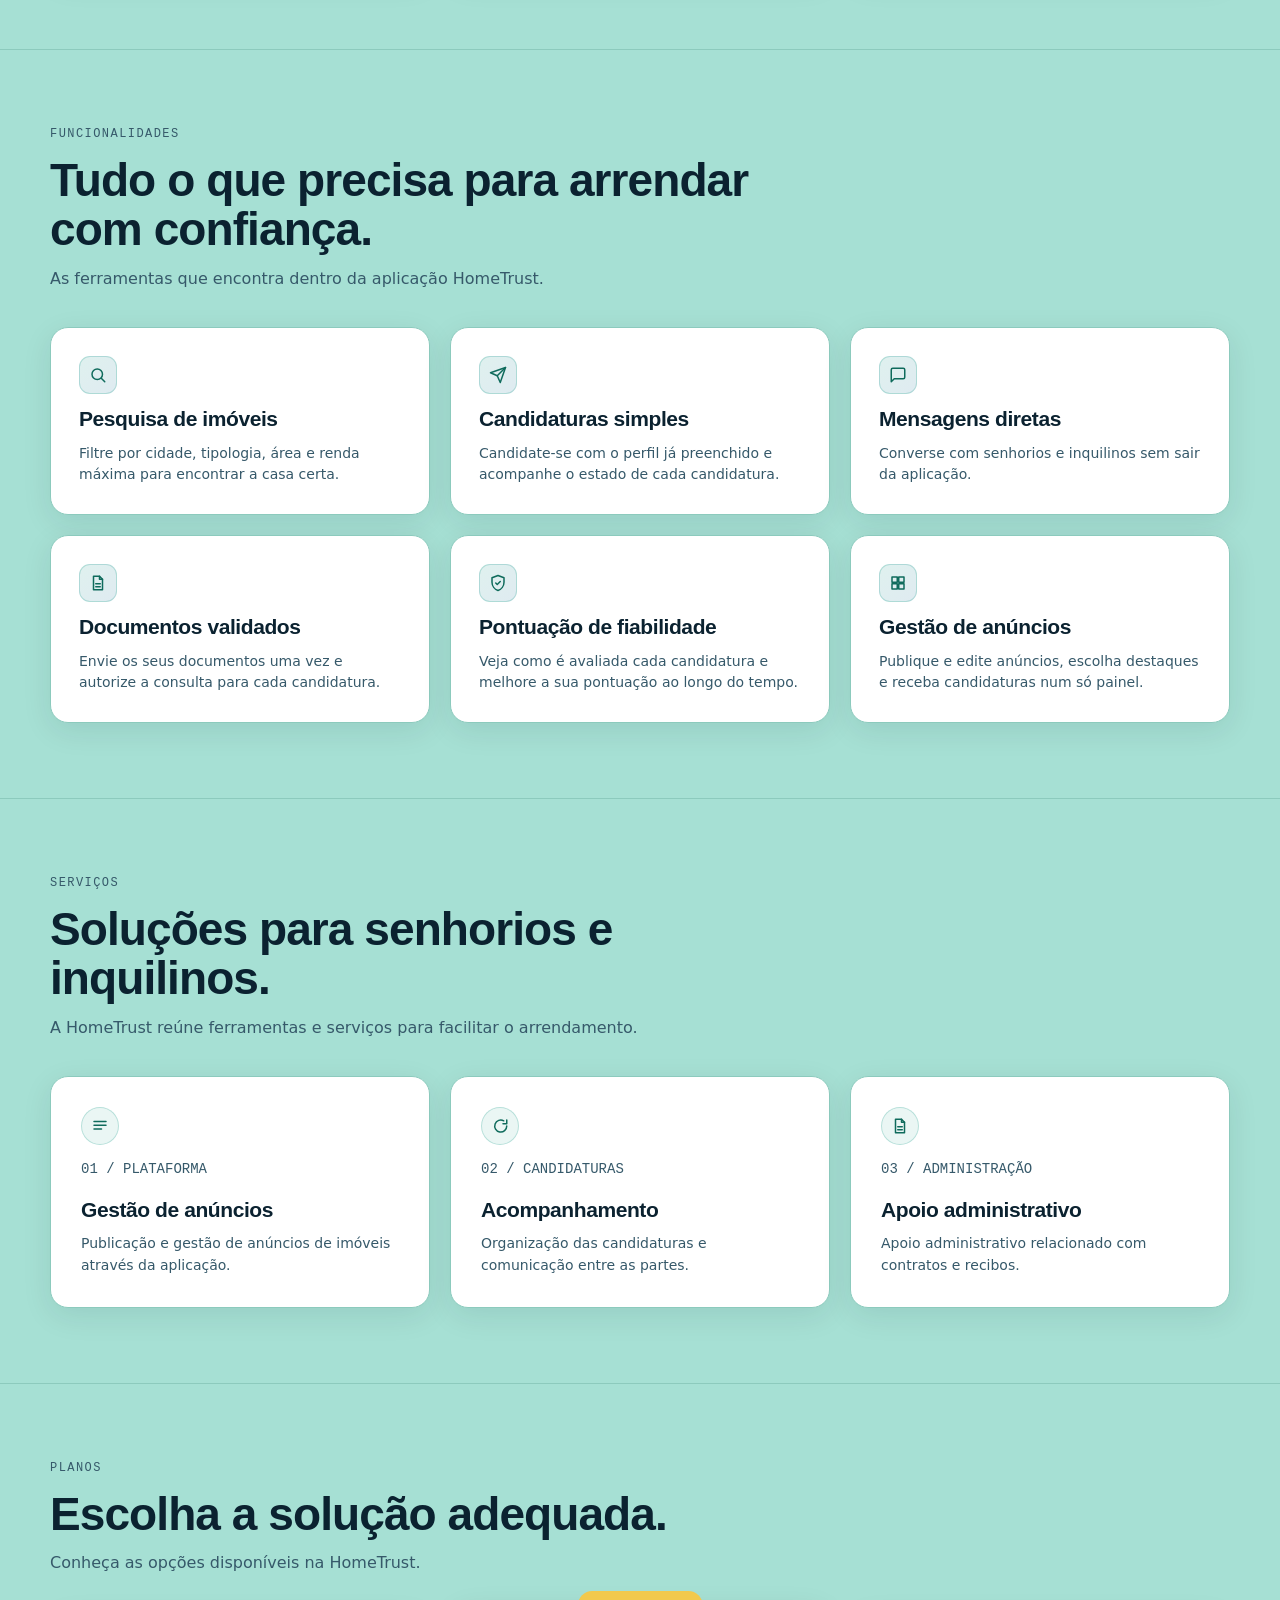
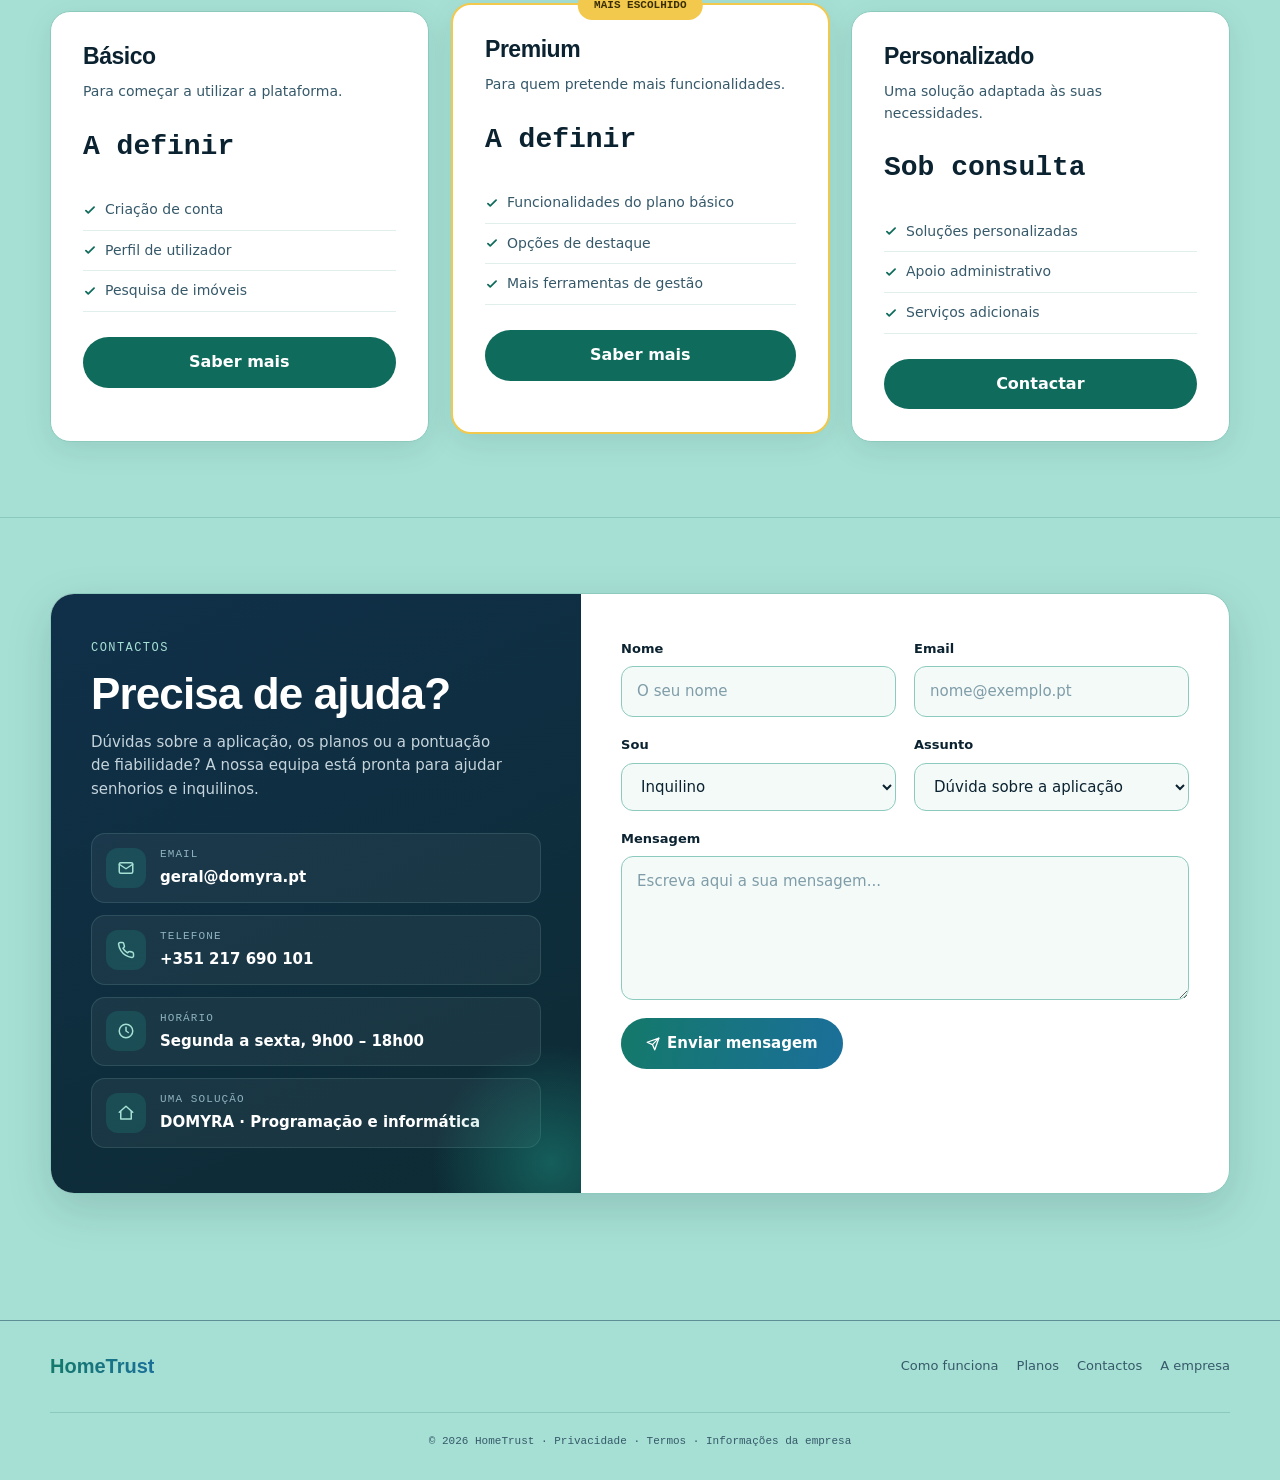
==== commit 9c6416de: "agr sim adicionei os contactos" ====
--- a/index.html
+++ b/index.html
@@ -25,7 +25,7 @@
         <!-- PRIMEIRA BARRA -->
 
         <div class="top-bar">
-          <a href="aplicacao.html" class="logo-bolha">
+          <a href="index.html" class="logo-bolha">
             <img
               src="Logotipo%20-%20HomeTrust%20-%20Sem%20fundo.png"
               alt="Logótipo HomeTrust"
@@ -35,7 +35,7 @@
             <span>HomeTrust</span>
           </a>
 
-          <a href="index.html#contactos" class="download-btn">
+          <a href="#contactos" class="download-btn">
             <svg
               class="btn-icon"
               viewBox="0 0 24 24"
@@ -70,11 +70,13 @@
 
             <a href="#planos">Planos</a>
 
-            <a href="index.html">A empresa</a>
+            <a href="#contactos">Contactos</a>
+
+            <a href="empresa.html">A empresa</a>
           </div>
 
           <a
-            href="index.html#contactos"
+            href="#contactos"
             class="user-circle"
             aria-label="Área de utilizador"
           >
@@ -881,7 +883,7 @@
                 </ul>
 
 
-                <a href="index.html#contactos" class="plan-btn">
+                <a href="#contactos" class="plan-btn" data-assunto="Plano Básico">
                     Saber mais
                 </a>
 
@@ -921,7 +923,7 @@
                 </ul>
 
 
-                <a href="index.html#contactos" class="plan-btn">
+                <a href="#contactos" class="plan-btn" data-assunto="Plano Premium">
                     Saber mais
                 </a>
 
@@ -955,11 +957,159 @@
                 </ul>
 
 
-                <a href="index.html#contactos" class="plan-btn">
+                <a href="#contactos" class="plan-btn" data-assunto="Plano Personalizado">
                     Contactar
                 </a>
 
             </article>
+
+
+        </div>
+
+    </div>
+
+</section>
+
+
+
+<!-- =================================================
+     10. CONTACTOS
+================================================== -->
+
+<section class="block" id="contactos">
+
+    <div class="container">
+
+
+        <div class="contact-card">
+
+
+            <!-- LADO ESCURO: INFORMAÇÕES DE CONTACTO -->
+
+            <div class="contact-info">
+
+                <p class="eyebrow">Contactos</p>
+
+                <h2>
+                    Precisa de ajuda?
+                </h2>
+
+                <p class="contact-intro">
+                    Dúvidas sobre a aplicação, os planos ou a
+                    pontuação de fiabilidade? A nossa equipa
+                    está pronta para ajudar senhorios e inquilinos.
+                </p>
+
+
+                <ul class="contact-list">
+
+                    <!-- Substituir pelo email verdadeiro -->
+                    <li>
+                        <span class="contact-icon">
+                            <svg viewBox="0 0 24 24" fill="none" stroke="currentColor" stroke-width="2" stroke-linecap="round" stroke-linejoin="round" aria-hidden="true"><rect x="3" y="5" width="18" height="14" rx="2"/><path d="m3 7 9 6 9-6"/></svg>
+                        </span>
+                        <div>
+                            <span class="contact-label">Email</span>
+                            <a href="mailto:geral@domyra.pt">geral@domyra.pt</a>
+                        </div>
+                    </li>
+
+                    <!-- Substituir pelo número verdadeiro -->
+                    <li>
+                        <span class="contact-icon">
+                            <svg viewBox="0 0 24 24" fill="none" stroke="currentColor" stroke-width="2" stroke-linecap="round" stroke-linejoin="round" aria-hidden="true"><path d="M22 16.9v3a2 2 0 0 1-2.2 2 19.8 19.8 0 0 1-8.6-3.1 19.5 19.5 0 0 1-6-6A19.8 19.8 0 0 1 2.1 4.2 2 2 0 0 1 4.1 2h3a2 2 0 0 1 2 1.7c.1.9.4 1.8.7 2.7a2 2 0 0 1-.5 2.1L8 9.8a16 16 0 0 0 6 6l1.3-1.3a2 2 0 0 1 2.1-.4c.9.3 1.8.6 2.7.7a2 2 0 0 1 1.7 2z"/></svg>
+                        </span>
+                        <div>
+                            <span class="contact-label">Telefone</span>
+                            <a href="tel:+351912345678">+351 217 690 101</a>
+                        </div>
+                    </li>
+
+                    <li>
+                        <span class="contact-icon">
+                            <svg viewBox="0 0 24 24" fill="none" stroke="currentColor" stroke-width="2" stroke-linecap="round" stroke-linejoin="round" aria-hidden="true"><circle cx="12" cy="12" r="9"/><path d="M12 7v5l3 2"/></svg>
+                        </span>
+                        <div>
+                            <span class="contact-label">Horário</span>
+                            <span>Segunda a sexta, 9h00 – 18h00</span>
+                        </div>
+                    </li>
+
+                    <li>
+                        <span class="contact-icon">
+                            <svg viewBox="0 0 24 24" fill="none" stroke="currentColor" stroke-width="2" stroke-linecap="round" stroke-linejoin="round" aria-hidden="true"><path d="M3 11 12 3l9 8"/><path d="M5 10v10h14V10"/></svg>
+                        </span>
+                        <div>
+                            <span class="contact-label">Uma solução</span>
+                            <a href="empresa.html">DOMYRA · Programação e informática</a>
+                        </div>
+                    </li>
+
+                </ul>
+
+            </div>
+
+
+
+            <!-- LADO BRANCO: FORMULÁRIO -->
+
+            <form class="contact-form" data-email="geral@domyra.pt" novalidate>
+
+                <div class="form-row">
+
+                    <label class="form-field">
+                        <span>Nome</span>
+                        <input type="text" name="nome" placeholder="O seu nome" autocomplete="name" required>
+                    </label>
+
+                    <label class="form-field">
+                        <span>Email</span>
+                        <input type="email" name="email" placeholder="nome@exemplo.pt" autocomplete="email" required>
+                    </label>
+
+                </div>
+
+
+                <div class="form-row">
+
+                    <label class="form-field">
+                        <span>Sou</span>
+                        <select name="perfil">
+                            <option value="Inquilino">Inquilino</option>
+                            <option value="Senhorio">Senhorio</option>
+                            <option value="Outro">Outro</option>
+                        </select>
+                    </label>
+
+                    <label class="form-field">
+                        <span>Assunto</span>
+                        <select name="assunto" required>
+                            <option value="Dúvida sobre a aplicação">Dúvida sobre a aplicação</option>
+                            <option value="Plano Básico">Plano Básico</option>
+                            <option value="Plano Premium">Plano Premium</option>
+                            <option value="Plano Personalizado">Plano Personalizado</option>
+                            <option value="Pontuação de fiabilidade">Pontuação de fiabilidade</option>
+                            <option value="Outro assunto">Outro assunto</option>
+                        </select>
+                    </label>
+
+                </div>
+
+
+                <label class="form-field">
+                    <span>Mensagem</span>
+                    <textarea name="mensagem" rows="5" placeholder="Escreva aqui a sua mensagem..." required></textarea>
+                </label>
+
+
+                <button type="submit" class="btn-primary contact-submit">
+                    <svg class="btn-icon" viewBox="0 0 24 24" fill="none" stroke="currentColor" stroke-width="2.2" stroke-linecap="round" stroke-linejoin="round" aria-hidden="true"><path d="M22 2 11 13"/><path d="M22 2 15 22l-4-9-9-4z"/></svg>
+                    Enviar mensagem
+                </button>
+
+                <p class="form-status" role="status" aria-live="polite"></p>
+
+            </form>
 
 
         </div>
@@ -978,6 +1128,16 @@
       <div class="footer-inner">
         <div class="footer-logo">
           <span class="brand-text">HomeTrust</span>
+        </div>
+
+        <div class="footer-links">
+          <a href="#como-funciona">Como funciona</a>
+
+          <a href="#planos">Planos</a>
+
+          <a href="#contactos">Contactos</a>
+
+          <a href="empresa.html">A empresa</a>
         </div>
 
         <div class="footer-legal">
@@ -1036,5 +1196,7 @@
           grid.classList.add("reveal-group");
         });
     </script>
+
+    <script src="contactos.js"></script>
   </body>
 </html>
--- a/style.css
+++ b/style.css
@@ -1544,33 +1544,250 @@
 ===================================================== */
 
 .contact-card {
+    display: grid;
+    grid-template-columns: minmax(0, 0.9fr) minmax(0, 1.1fr);
+
     background: #FFFFFF;
 
     border: 1px solid var(--line);
-    border-radius: 22px;
-
-    padding: 40px;
-
-    box-shadow: var(--shadow-soft);
-}
-
-.contact-card h2 {
-    margin-bottom: 15px;
-}
-
-.contact-card p {
-    color: var(--muted);
-    margin-bottom: 20px;
-}
-
-.contact-link {
+    border-radius: 24px;
+
+    overflow: hidden;
+
+    box-shadow: var(--shadow-strong);
+}
+
+
+/* Lado escuro com as informações */
+
+.contact-info {
+    position: relative;
+
+    padding: 45px 40px;
+
+    background: linear-gradient(
+        155deg,
+        #10304A,
+        #0D2B33
+    );
+
+    color: #C5D4DC;
+
+    overflow: hidden;
+}
+
+/* Brilho decorativo no canto */
+
+.contact-info::after {
+    content: "";
+
+    position: absolute;
+    right: -90px;
+    bottom: -90px;
+
+    width: 240px;
+    height: 240px;
+
+    border-radius: 50%;
+
+    background: radial-gradient(
+        circle,
+        rgba(30,156,138,0.45),
+        transparent 70%
+    );
+
+    pointer-events: none;
+}
+
+.contact-info .eyebrow {
+    color: #A6E0D4;
+}
+
+.contact-info h2 {
+    color: #FFFFFF;
+
+    font-size: clamp(30px, 4vw, 44px);
+
+    margin: 12px 0 14px;
+}
+
+.contact-intro {
+    font-size: 15px;
+    max-width: 420px;
+}
+
+
+/* Lista de contactos */
+
+.contact-list {
+    list-style: none;
+
+    padding: 0;
+    margin: 32px 0 0;
+
+    display: grid;
+    gap: 12px;
+}
+
+.contact-list li {
+    display: flex;
+    align-items: center;
+    gap: 14px;
+
+    padding: 12px 14px;
+
+    background: rgba(255,255,255,0.05);
+
+    border: 1px solid rgba(166,224,212,0.14);
+    border-radius: 14px;
+
+    transition: background 0.25s ease, border-color 0.25s ease, transform 0.25s ease;
+}
+
+.contact-list li:hover {
+    background: rgba(255,255,255,0.09);
+    border-color: rgba(166,224,212,0.35);
+    transform: translateX(4px);
+}
+
+.contact-icon {
+    width: 40px;
+    height: 40px;
+
+    flex-shrink: 0;
+
+    display: flex;
+    align-items: center;
+    justify-content: center;
+
+    background: rgba(30,156,138,0.22);
+    color: #A6E0D4;
+
+    border-radius: 12px;
+}
+
+.contact-icon svg {
+    width: 18px;
+    height: 18px;
+}
+
+.contact-label {
+    display: block;
+
+    font-family: var(--font-mono);
+    font-size: 11px;
+    letter-spacing: 0.1em;
+    text-transform: uppercase;
+
+    color: #8FB3BF;
+
+    margin-bottom: 2px;
+}
+
+.contact-list a,
+.contact-list span:not(.contact-label):not(.contact-icon) {
+    color: #FFFFFF;
+    font-weight: 600;
+    font-size: 15px;
+    text-decoration: none;
+}
+
+.contact-list a:hover {
+    color: #A6E0D4;
+}
+
+
+/* Formulário */
+
+.contact-form {
+    padding: 45px 40px;
+
+    display: grid;
+    gap: 18px;
+
+    align-content: start;
+}
+
+.form-row {
+    display: grid;
+    grid-template-columns: repeat(2, minmax(0, 1fr));
+    gap: 18px;
+}
+
+.form-field {
+    display: grid;
+    gap: 7px;
+}
+
+.form-field > span {
+    font-size: 13px;
+    font-weight: 700;
+
+    color: var(--fg);
+}
+
+.form-field input,
+.form-field select,
+.form-field textarea {
+    width: 100%;
+
+    padding: 13px 15px;
+
+    font: inherit;
+    font-size: 15px;
+
+    color: var(--fg);
+    background: #F4FAF8;
+
+    border: 1px solid var(--line);
+    border-radius: 12px;
+
+    transition: border-color 0.2s ease, box-shadow 0.2s ease, background 0.2s ease;
+}
+
+.form-field textarea {
+    resize: vertical;
+    min-height: 130px;
+}
+
+.form-field input::placeholder,
+.form-field textarea::placeholder {
+    color: #7F9DA8;
+}
+
+.form-field input:focus,
+.form-field select:focus,
+.form-field textarea:focus {
+    outline: none;
+
+    background: #FFFFFF;
+
+    border-color: var(--action-light);
+
+    box-shadow: 0 0 0 4px rgba(30,156,138,0.18);
+}
+
+.contact-submit {
+    justify-self: start;
+
+    cursor: pointer;
+
+    font-size: 15px;
+}
+
+.form-status {
+    min-height: 1.4em;
+
+    font-size: 14px;
+    font-weight: 600;
+}
+
+.form-status.is-success {
     color: var(--action);
-    font-weight: 700;
-    text-decoration: none;
-}
-
-.contact-link:hover {
-    text-decoration: underline;
+}
+
+.form-status.is-error {
+    color: #B33F3F;
 }
 
 
@@ -1667,6 +1884,10 @@
     .highlight-grid,
     .service-grid {
         grid-template-columns: repeat(2, minmax(0, 1fr));
+    }
+
+    .contact-card {
+        grid-template-columns: 1fr;
     }
 
 }
@@ -1802,8 +2023,17 @@
         transform: none;
     }
 
-    .contact-card {
-        padding: 25px;
+    .contact-info,
+    .contact-form {
+        padding: 30px 22px;
+    }
+
+    .form-row {
+        grid-template-columns: 1fr;
+    }
+
+    .contact-submit {
+        justify-self: stretch;
     }
 
     .footer-inner {
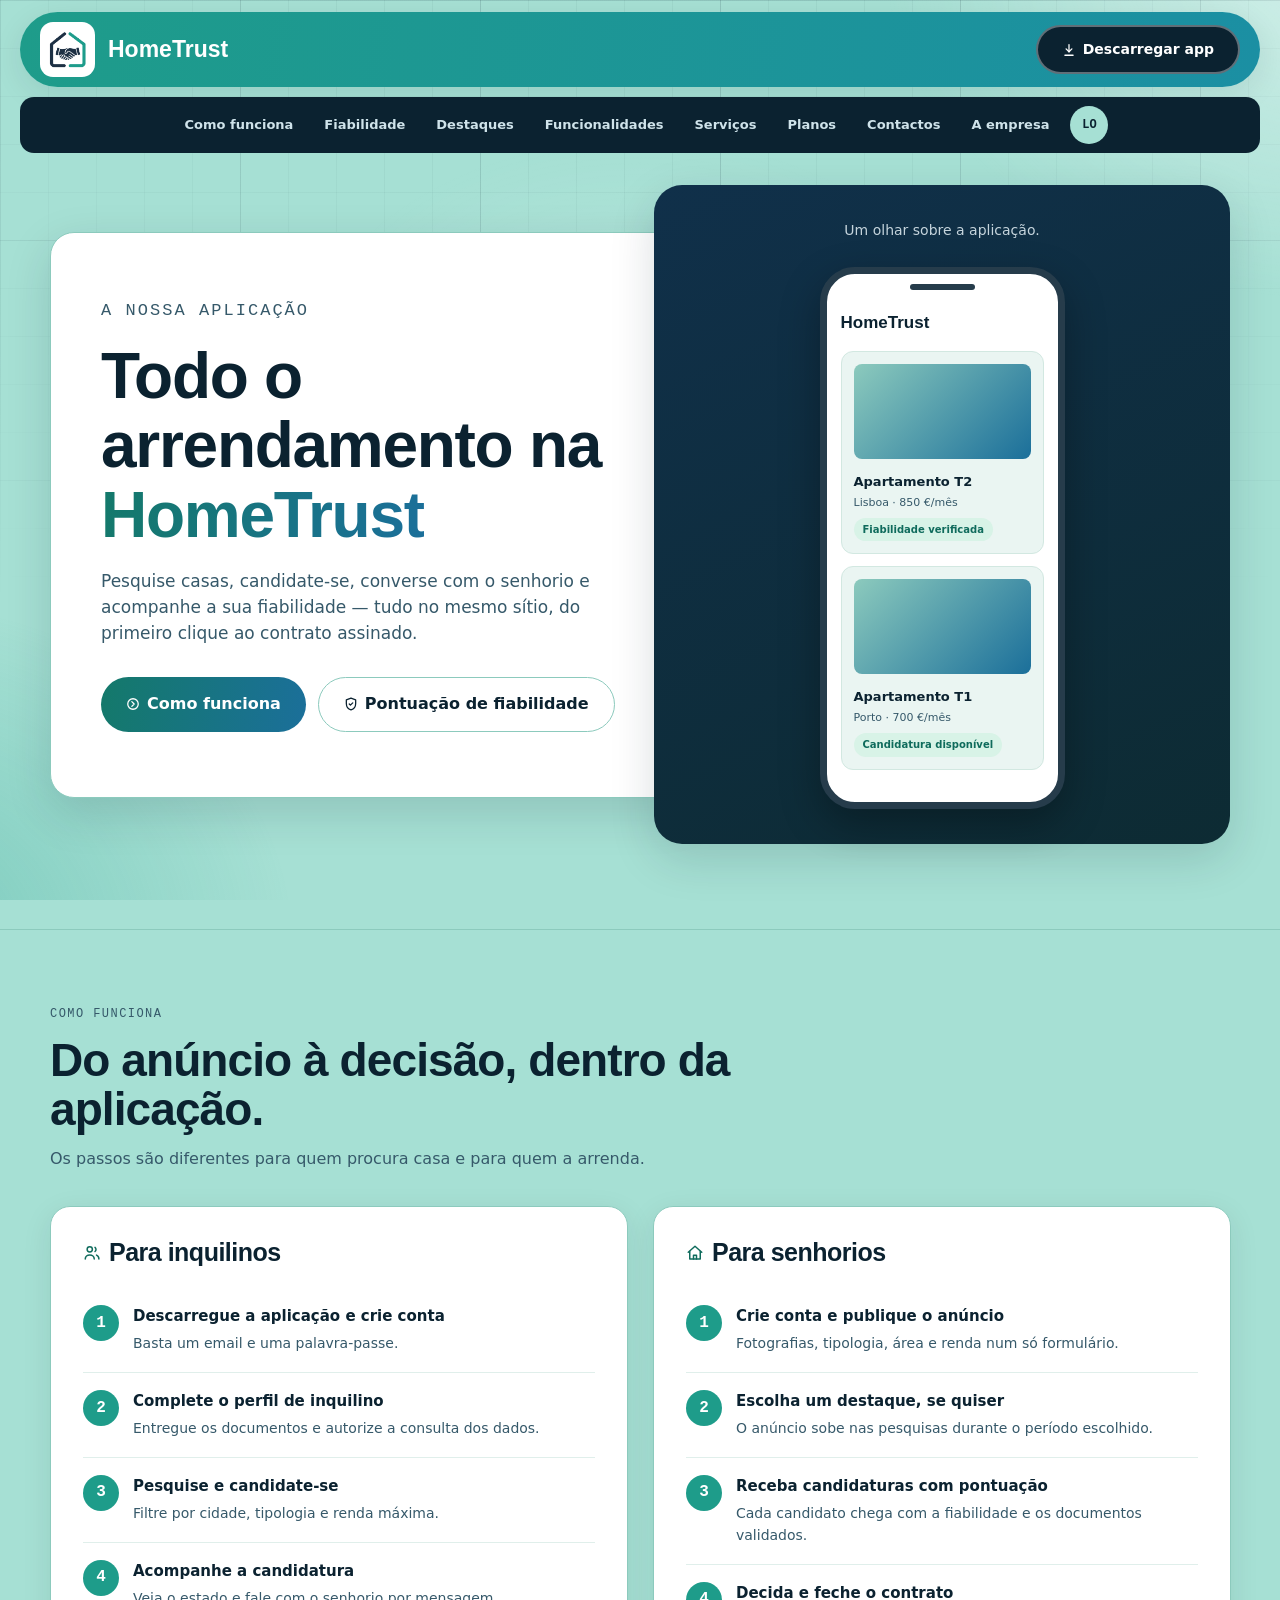
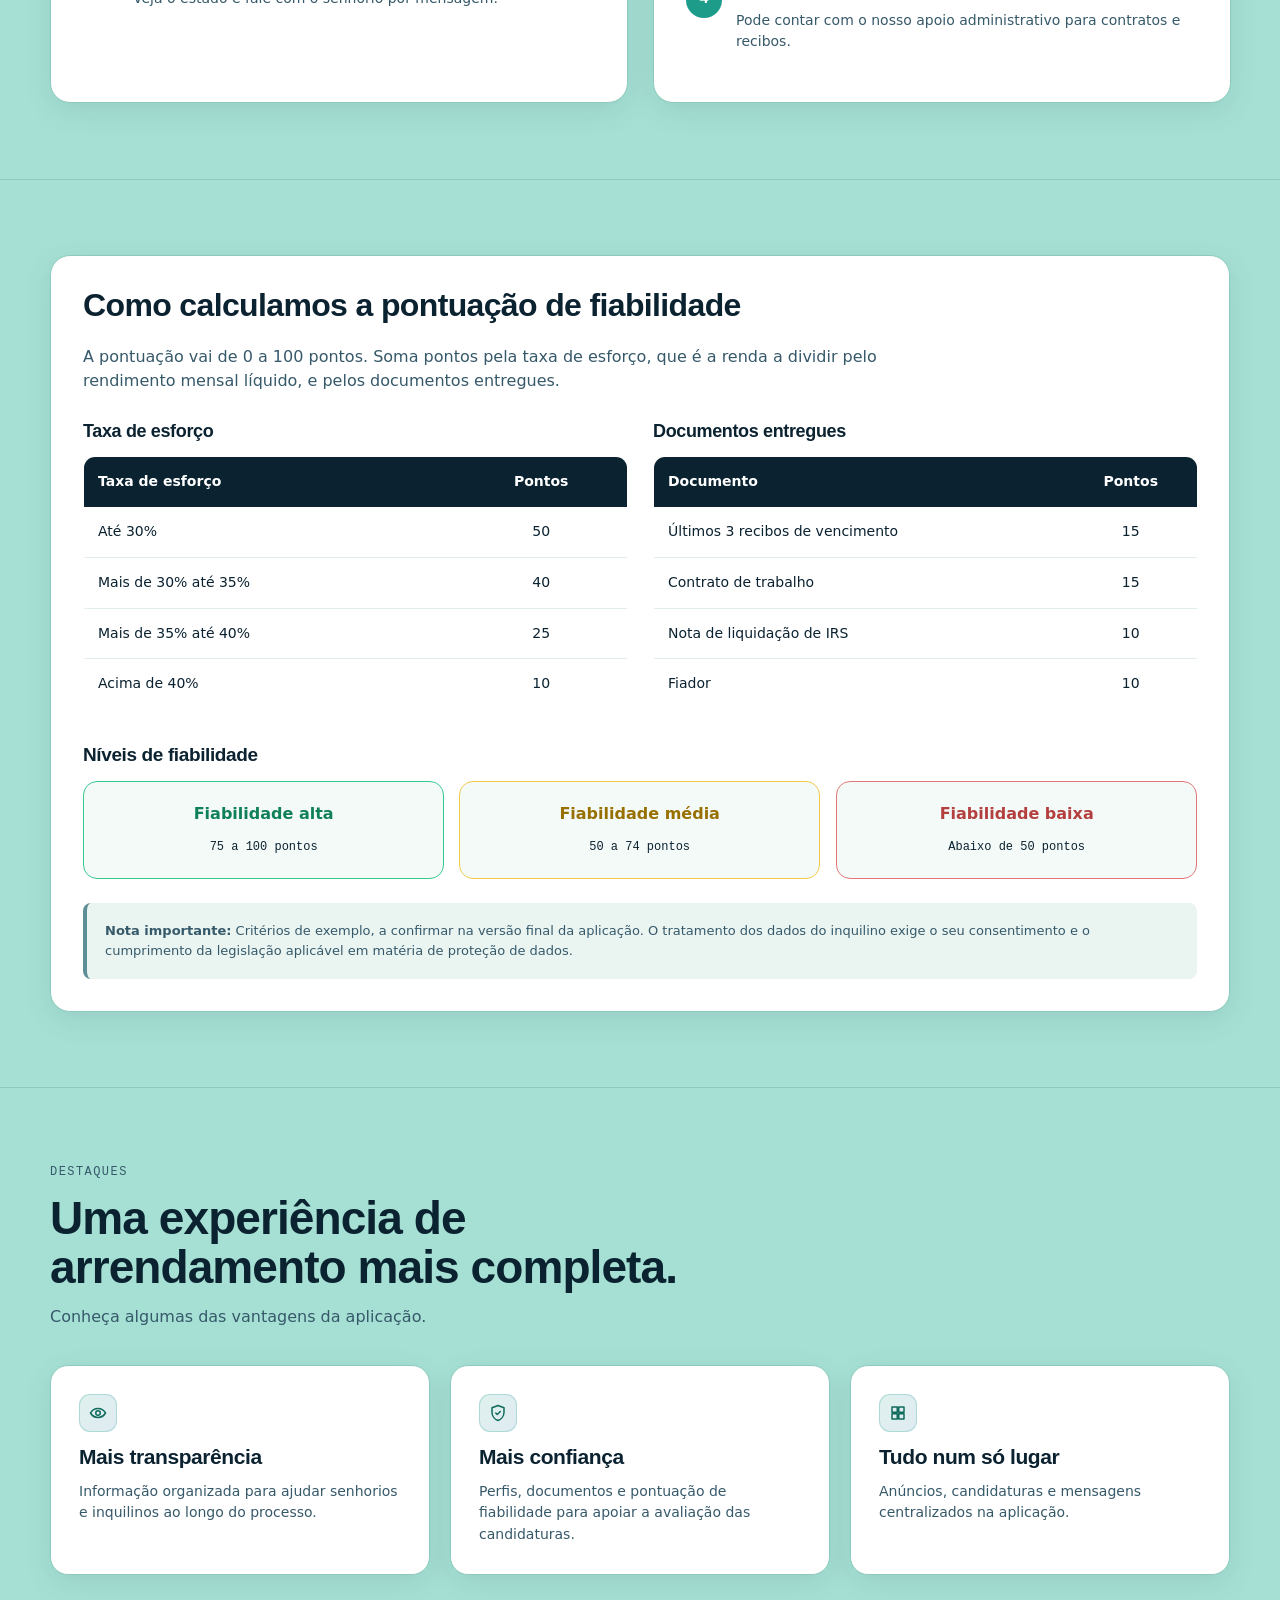
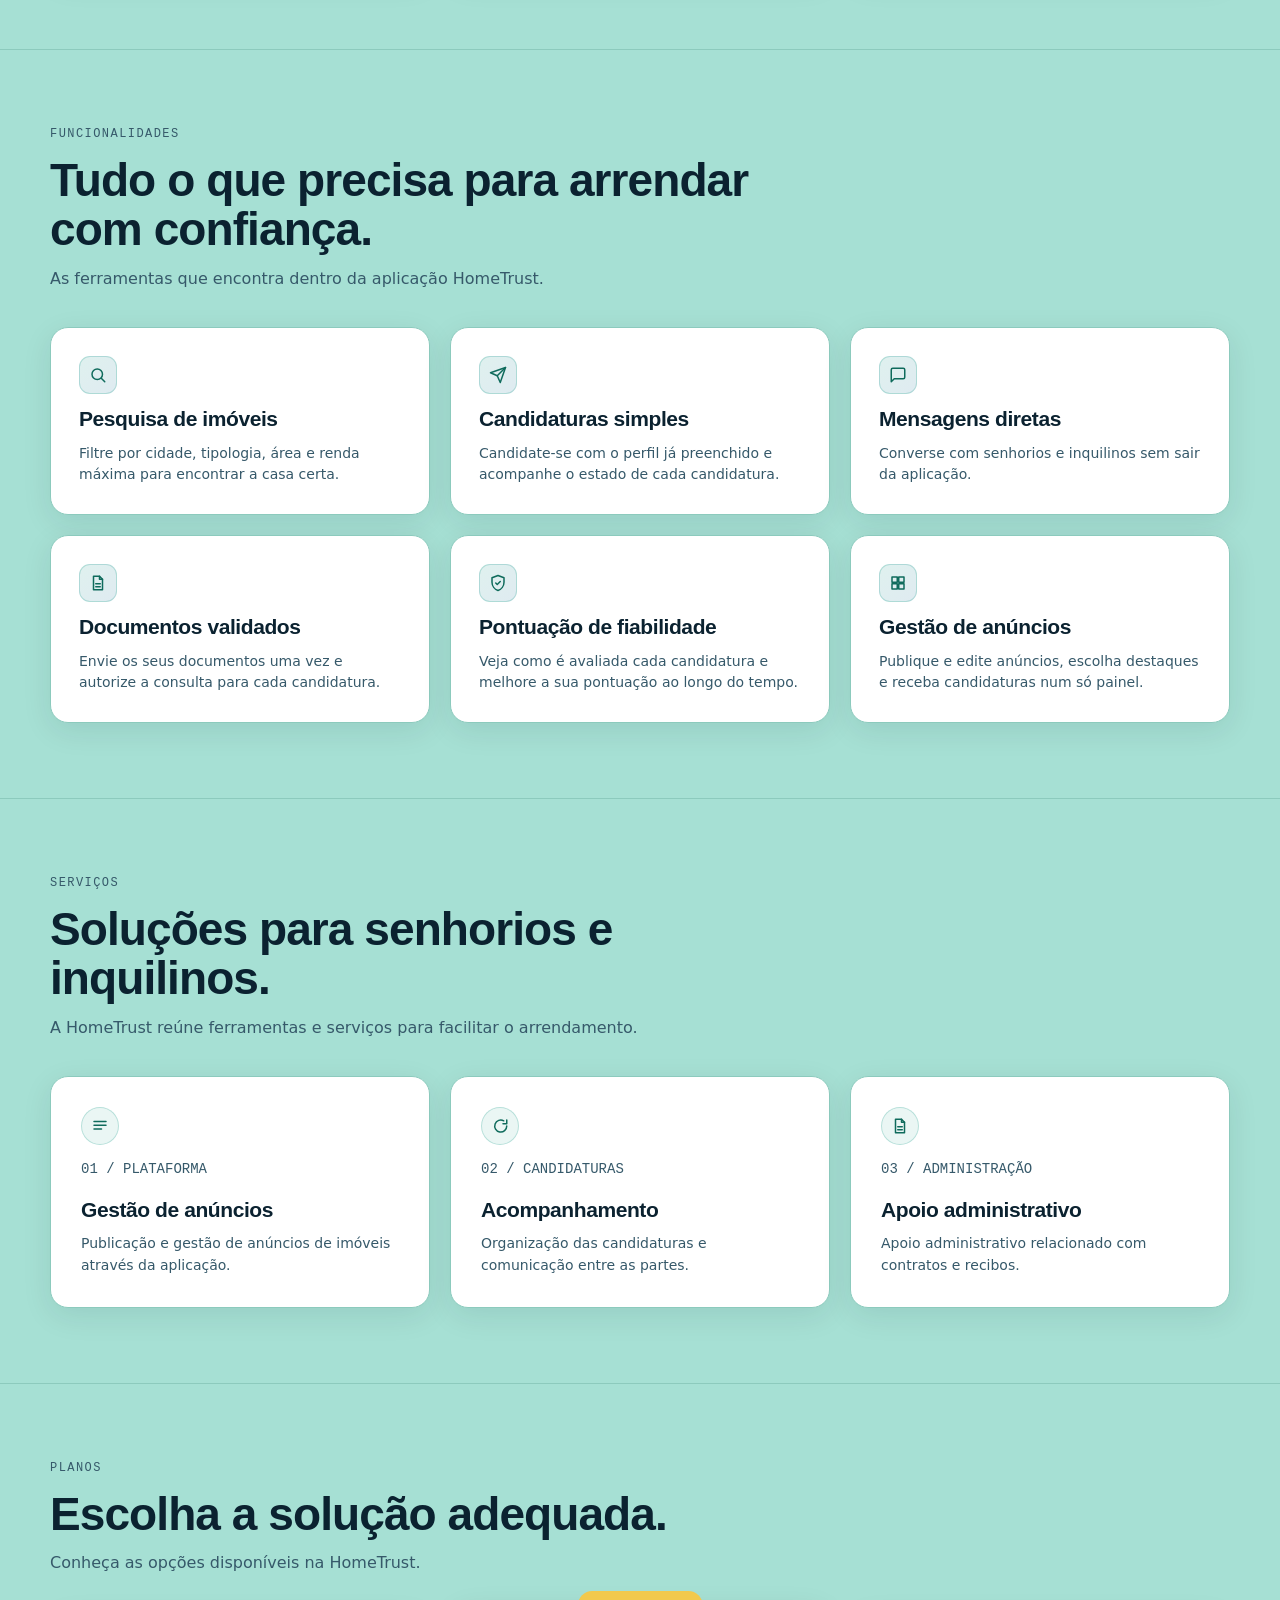
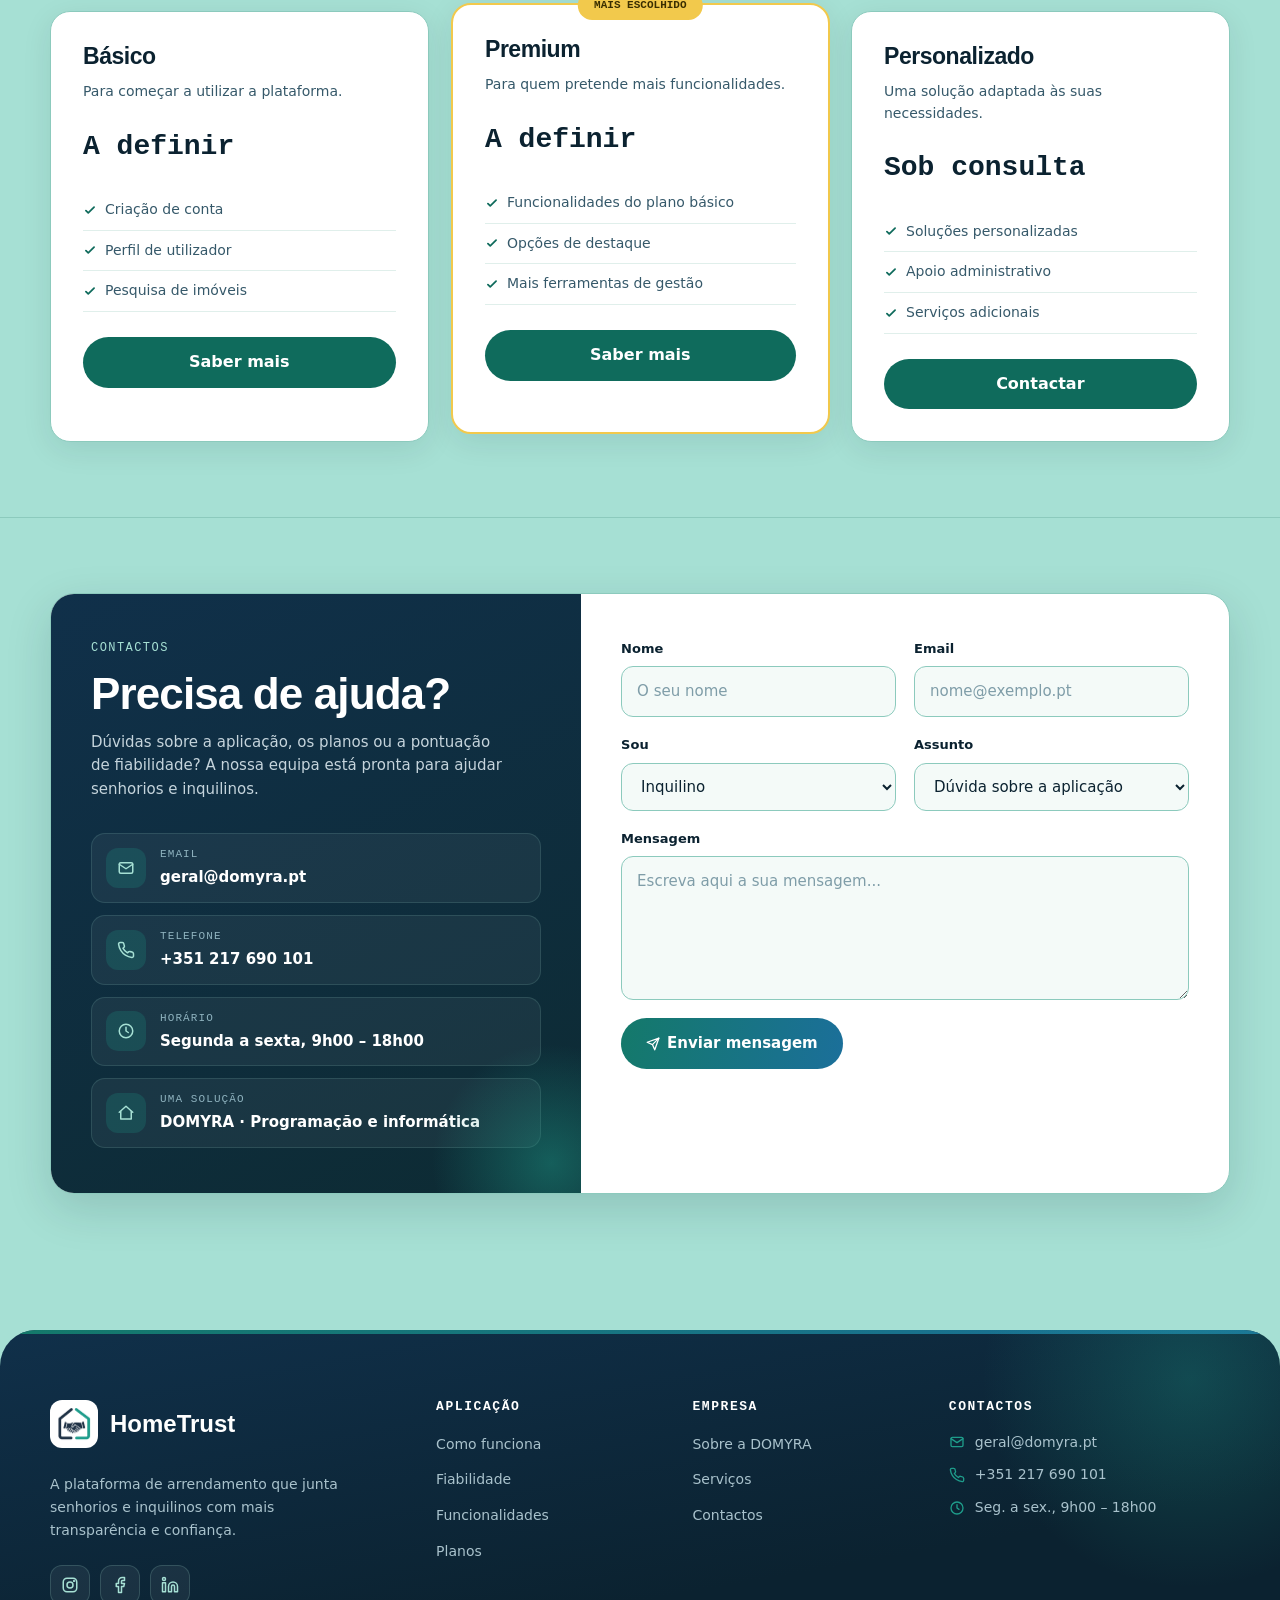
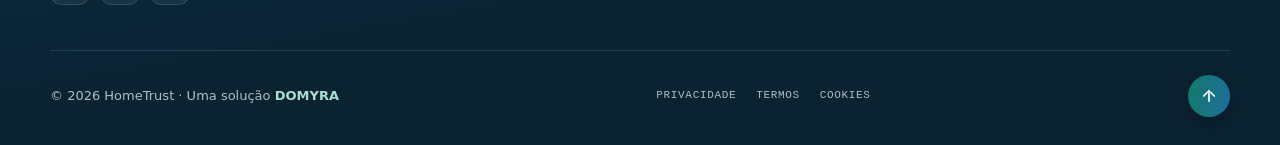
==== commit 8c1e2184: "adicionei o rodapé" ====
--- a/index.html
+++ b/index.html
@@ -1021,7 +1021,7 @@
                         </span>
                         <div>
                             <span class="contact-label">Telefone</span>
-                            <a href="tel:+351912345678">+351 217 690 101</a>
+                            <a href="tel:+351217690101">+351 217 690 101</a>
                         </div>
                     </li>
 
@@ -1124,24 +1124,106 @@
      7. RODAPÉ
 ================================================== -->
 
-    <footer>
+    <footer class="site-footer">
       <div class="footer-inner">
-        <div class="footer-logo">
-          <span class="brand-text">HomeTrust</span>
-        </div>
-
-        <div class="footer-links">
-          <a href="#como-funciona">Como funciona</a>
-
-          <a href="#planos">Planos</a>
-
-          <a href="#contactos">Contactos</a>
-
-          <a href="empresa.html">A empresa</a>
-        </div>
-
-        <div class="footer-legal">
-          © 2026 HomeTrust · Privacidade · Termos · Informações da empresa
+        <!-- PARTE DE CIMA: MARCA + COLUNAS -->
+
+        <div class="footer-top">
+          <!-- MARCA -->
+
+          <div class="footer-brand">
+            <a href="#topo" class="footer-logo">
+              <img
+                src="Logotipo%20-%20HomeTrust%20-%20Sem%20fundo.png"
+                alt="Logótipo HomeTrust"
+              />
+              <span>HomeTrust</span>
+            </a>
+
+            <p>
+              A plataforma de arrendamento que junta senhorios e inquilinos com
+              mais transparência e confiança.
+            </p>
+
+            <!-- Substituir "#" pelos links verdadeiros das redes sociais -->
+            <div class="footer-social">
+              <a href="#" aria-label="Instagram">
+                <svg viewBox="0 0 24 24" fill="none" stroke="currentColor" stroke-width="2" stroke-linecap="round" stroke-linejoin="round" aria-hidden="true"><rect x="3" y="3" width="18" height="18" rx="5"/><circle cx="12" cy="12" r="4"/><circle cx="17.5" cy="6.5" r="0.6" fill="currentColor"/></svg>
+              </a>
+
+              <a href="#" aria-label="Facebook">
+                <svg viewBox="0 0 24 24" fill="none" stroke="currentColor" stroke-width="2" stroke-linecap="round" stroke-linejoin="round" aria-hidden="true"><path d="M18 2h-3a5 5 0 0 0-5 5v3H7v4h3v8h4v-8h3l1-4h-4V7a1 1 0 0 1 1-1h3z"/></svg>
+              </a>
+
+              <a href="#" aria-label="LinkedIn">
+                <svg viewBox="0 0 24 24" fill="none" stroke="currentColor" stroke-width="2" stroke-linecap="round" stroke-linejoin="round" aria-hidden="true"><path d="M16 8a6 6 0 0 1 6 6v7h-4v-7a2 2 0 0 0-4 0v7h-4v-7a6 6 0 0 1 6-6z"/><rect x="2" y="9" width="4" height="12"/><circle cx="4" cy="4" r="2"/></svg>
+              </a>
+            </div>
+          </div>
+
+          <!-- COLUNA: APLICAÇÃO -->
+
+          <div class="footer-col">
+            <h4>Aplicação</h4>
+
+            <ul>
+              <li><a href="#como-funciona">Como funciona</a></li>
+              <li><a href="#fiabilidade">Fiabilidade</a></li>
+              <li><a href="#funcionalidades">Funcionalidades</a></li>
+              <li><a href="#planos">Planos</a></li>
+            </ul>
+          </div>
+
+          <!-- COLUNA: EMPRESA -->
+
+          <div class="footer-col">
+            <h4>Empresa</h4>
+
+            <ul>
+              <li><a href="empresa.html">Sobre a DOMYRA</a></li>
+              <li><a href="#servicos">Serviços</a></li>
+              <li><a href="#contactos">Contactos</a></li>
+            </ul>
+          </div>
+
+          <!-- COLUNA: CONTACTOS -->
+
+          <div class="footer-col">
+            <h4>Contactos</h4>
+
+            <ul class="footer-contacts">
+              <li>
+                <svg viewBox="0 0 24 24" fill="none" stroke="currentColor" stroke-width="2" stroke-linecap="round" stroke-linejoin="round" aria-hidden="true"><rect x="3" y="5" width="18" height="14" rx="2"/><path d="m3 7 9 6 9-6"/></svg>
+                <a href="mailto:geral@domyra.pt">geral@domyra.pt</a>
+              </li>
+
+              <li>
+                <svg viewBox="0 0 24 24" fill="none" stroke="currentColor" stroke-width="2" stroke-linecap="round" stroke-linejoin="round" aria-hidden="true"><path d="M22 16.9v3a2 2 0 0 1-2.2 2 19.8 19.8 0 0 1-8.6-3.1 19.5 19.5 0 0 1-6-6A19.8 19.8 0 0 1 2.1 4.2 2 2 0 0 1 4.1 2h3a2 2 0 0 1 2 1.7c.1.9.4 1.8.7 2.7a2 2 0 0 1-.5 2.1L8 9.8a16 16 0 0 0 6 6l1.3-1.3a2 2 0 0 1 2.1-.4c.9.3 1.8.6 2.7.7a2 2 0 0 1 1.7 2z"/></svg>
+                <a href="tel:+351217690101">+351 217 690 101</a>
+              </li>
+
+              <li>
+                <svg viewBox="0 0 24 24" fill="none" stroke="currentColor" stroke-width="2" stroke-linecap="round" stroke-linejoin="round" aria-hidden="true"><circle cx="12" cy="12" r="9"/><path d="M12 7v5l3 2"/></svg>
+                <span>Seg. a sex., 9h00 – 18h00</span>
+              </li>
+            </ul>
+          </div>
+        </div>
+
+        <!-- PARTE DE BAIXO: DIREITOS + VOLTAR AO TOPO -->
+
+        <div class="footer-bottom">
+          <p>© 2026 HomeTrust · Uma solução <a href="empresa.html">DOMYRA</a></p>
+
+          <div class="footer-legal-links">
+            <span>Privacidade</span>
+            <span>Termos</span>
+            <span>Cookies</span>
+          </div>
+
+          <a href="#topo" class="footer-to-top" aria-label="Voltar ao topo">
+            <svg viewBox="0 0 24 24" fill="none" stroke="currentColor" stroke-width="2.2" stroke-linecap="round" stroke-linejoin="round" aria-hidden="true"><path d="M12 19V5"/><path d="m5 12 7-7 7 7"/></svg>
+          </a>
         </div>
       </div>
     </footer>
--- a/style.css
+++ b/style.css
@@ -1574,6 +1574,7 @@
     color: #C5D4DC;
 
     overflow: hidden;
+    overflow: clip;
 }
 
 /* Brilho decorativo no canto */
@@ -1795,63 +1796,290 @@
    20. RODAPÉ
 ===================================================== */
 
-footer {
-    margin-top: 50px;
-
-    border-top: 1px solid var(--strong);
-
-    padding: 30px 20px;
-
-    color: var(--muted);
+.site-footer {
+    position: relative;
+
+    margin-top: 60px;
+
+    padding: 70px 20px 28px;
+
+    background: linear-gradient(
+        170deg,
+        #10304A,
+        #0B2230 60%
+    );
+
+    color: #A9C2CC;
+
+    border-radius: 36px 36px 0 0;
+
+    overflow: hidden;
+    overflow: clip;
+}
+
+/* Linha com o gradiente da marca no topo */
+
+.site-footer::before {
+    content: "";
+
+    position: absolute;
+    top: 0;
+    left: 0;
+    right: 0;
+
+    height: 4px;
+
+    background: var(--brand-gradient);
+}
+
+/* Brilho decorativo */
+
+.site-footer::after {
+    content: "";
+
+    position: absolute;
+    top: -160px;
+    right: -120px;
+
+    width: 420px;
+    height: 420px;
+
+    border-radius: 50%;
+
+    background: radial-gradient(
+        circle,
+        rgba(30,156,138,0.30),
+        transparent 70%
+    );
+
+    pointer-events: none;
 }
 
 .footer-inner {
+    position: relative;
+    z-index: 1;
+
     width: min(1180px, 100%);
     margin-inline: auto;
-
+}
+
+
+/* Parte de cima: marca + colunas */
+
+.footer-top {
+    display: grid;
+
+    grid-template-columns: 1.6fr 1fr 1fr 1.3fr;
+
+    gap: 40px;
+
+    padding-bottom: 45px;
+}
+
+.footer-logo {
+    display: inline-flex;
+    align-items: center;
+    gap: 12px;
+
+    font-family: var(--font-display);
+    font-weight: 800;
+    font-size: 24px;
+
+    color: #FFFFFF;
+
+    text-decoration: none;
+}
+
+.footer-logo img {
+    width: 48px;
+    height: 48px;
+
+    object-fit: contain;
+
+    background: #FFFFFF;
+
+    padding: 4px;
+
+    border-radius: 12px;
+}
+
+.footer-brand p {
+    margin-top: 18px;
+
+    max-width: 320px;
+
+    font-size: 14px;
+    line-height: 1.65;
+}
+
+
+/* Redes sociais */
+
+.footer-social {
+    display: flex;
+    gap: 10px;
+
+    margin-top: 22px;
+}
+
+.footer-social a {
+    width: 40px;
+    height: 40px;
+
+    display: flex;
+    align-items: center;
+    justify-content: center;
+
+    color: #A6E0D4;
+
+    background: rgba(255,255,255,0.06);
+
+    border: 1px solid rgba(166,224,212,0.18);
+    border-radius: 12px;
+
+    transition: background 0.25s ease, color 0.25s ease, transform 0.25s ease;
+}
+
+.footer-social a:hover {
+    background: var(--action-light);
+    color: #FFFFFF;
+    transform: translateY(-3px);
+}
+
+.footer-social svg {
+    width: 18px;
+    height: 18px;
+}
+
+
+/* Colunas de links */
+
+.footer-col h4 {
+    font-size: 13px;
+    font-family: var(--font-mono);
+    font-weight: 600;
+    letter-spacing: 0.12em;
+    text-transform: uppercase;
+
+    color: #FFFFFF;
+
+    margin-bottom: 18px;
+}
+
+.footer-col ul {
+    list-style: none;
+
+    padding: 0;
+    margin: 0;
+
+    display: grid;
+    gap: 11px;
+}
+
+.footer-col a {
+    position: relative;
+
+    color: #A9C2CC;
+
+    font-size: 14px;
+
+    text-decoration: none;
+
+    transition: color 0.2s ease;
+}
+
+.footer-col a:hover {
+    color: #A6E0D4;
+}
+
+/* Contactos com ícone */
+
+.footer-contacts li {
+    display: flex;
+    align-items: center;
+    gap: 10px;
+
+    font-size: 14px;
+}
+
+.footer-contacts svg {
+    width: 16px;
+    height: 16px;
+
+    flex-shrink: 0;
+
+    color: var(--action-light);
+}
+
+
+/* Parte de baixo */
+
+.footer-bottom {
     display: flex;
     align-items: center;
     justify-content: space-between;
-
     gap: 20px;
-    flex-wrap: wrap;
-}
-
-.footer-logo {
-    font-family: var(--font-display);
-    font-weight: 800;
-    font-size: 20px;
-}
-
-.footer-links {
+
+    padding-top: 24px;
+
+    border-top: 1px solid rgba(166,224,212,0.15);
+
+    font-size: 13px;
+}
+
+.footer-bottom a {
+    color: #A6E0D4;
+    font-weight: 600;
+    text-decoration: none;
+}
+
+.footer-bottom a:hover {
+    color: #FFFFFF;
+}
+
+.footer-legal-links {
     display: flex;
-    flex-wrap: wrap;
-    gap: 18px;
-}
-
-.footer-links a {
-    color: var(--muted);
-    font-size: 13px;
-    text-decoration: none;
-}
-
-.footer-links a:hover {
-    color: var(--action);
-}
-
-.footer-legal {
-    width: 100%;
-
-    padding-top: 20px;
-    margin-top: 10px;
-
-    border-top: 1px solid var(--line);
+    gap: 20px;
 
     font-family: var(--font-mono);
     font-size: 11px;
-
-    text-align: center;
-}
+    letter-spacing: 0.06em;
+    text-transform: uppercase;
+}
+
+
+/* Botão voltar ao topo */
+
+.footer-bottom .footer-to-top {
+    width: 42px;
+    height: 42px;
+
+    flex-shrink: 0;
+
+    display: flex;
+    align-items: center;
+    justify-content: center;
+
+    background: var(--brand-gradient);
+    color: #FFFFFF;
+
+    border-radius: 50%;
+
+    box-shadow: 0 8px 20px rgba(0,0,0,0.25);
+
+    transition: transform 0.3s ease, box-shadow 0.3s ease;
+}
+
+.footer-bottom .footer-to-top:hover {
+    transform: translateY(-4px);
+    box-shadow: 0 12px 26px rgba(0,0,0,0.35);
+}
+
+.footer-to-top svg {
+    width: 18px;
+    height: 18px;
+}
+
 
 
 /* =====================================================
@@ -1888,6 +2116,14 @@
 
     .contact-card {
         grid-template-columns: 1fr;
+    }
+
+    .footer-top {
+        grid-template-columns: repeat(3, minmax(0, 1fr));
+    }
+
+    .footer-brand {
+        grid-column: 1 / -1;
     }
 
 }
@@ -2036,13 +2272,24 @@
         justify-self: stretch;
     }
 
-    .footer-inner {
+    .site-footer {
+        padding: 50px 18px 24px;
+        border-radius: 26px 26px 0 0;
+    }
+
+    .footer-top {
+        grid-template-columns: repeat(2, minmax(0, 1fr));
+        gap: 32px 20px;
+    }
+
+    .footer-col:last-child {
+        grid-column: 1 / -1;
+    }
+
+    .footer-bottom {
         flex-direction: column;
         text-align: center;
-    }
-
-    .footer-links {
-        justify-content: center;
-    }
-
-}
+        gap: 14px;
+    }
+
+}
